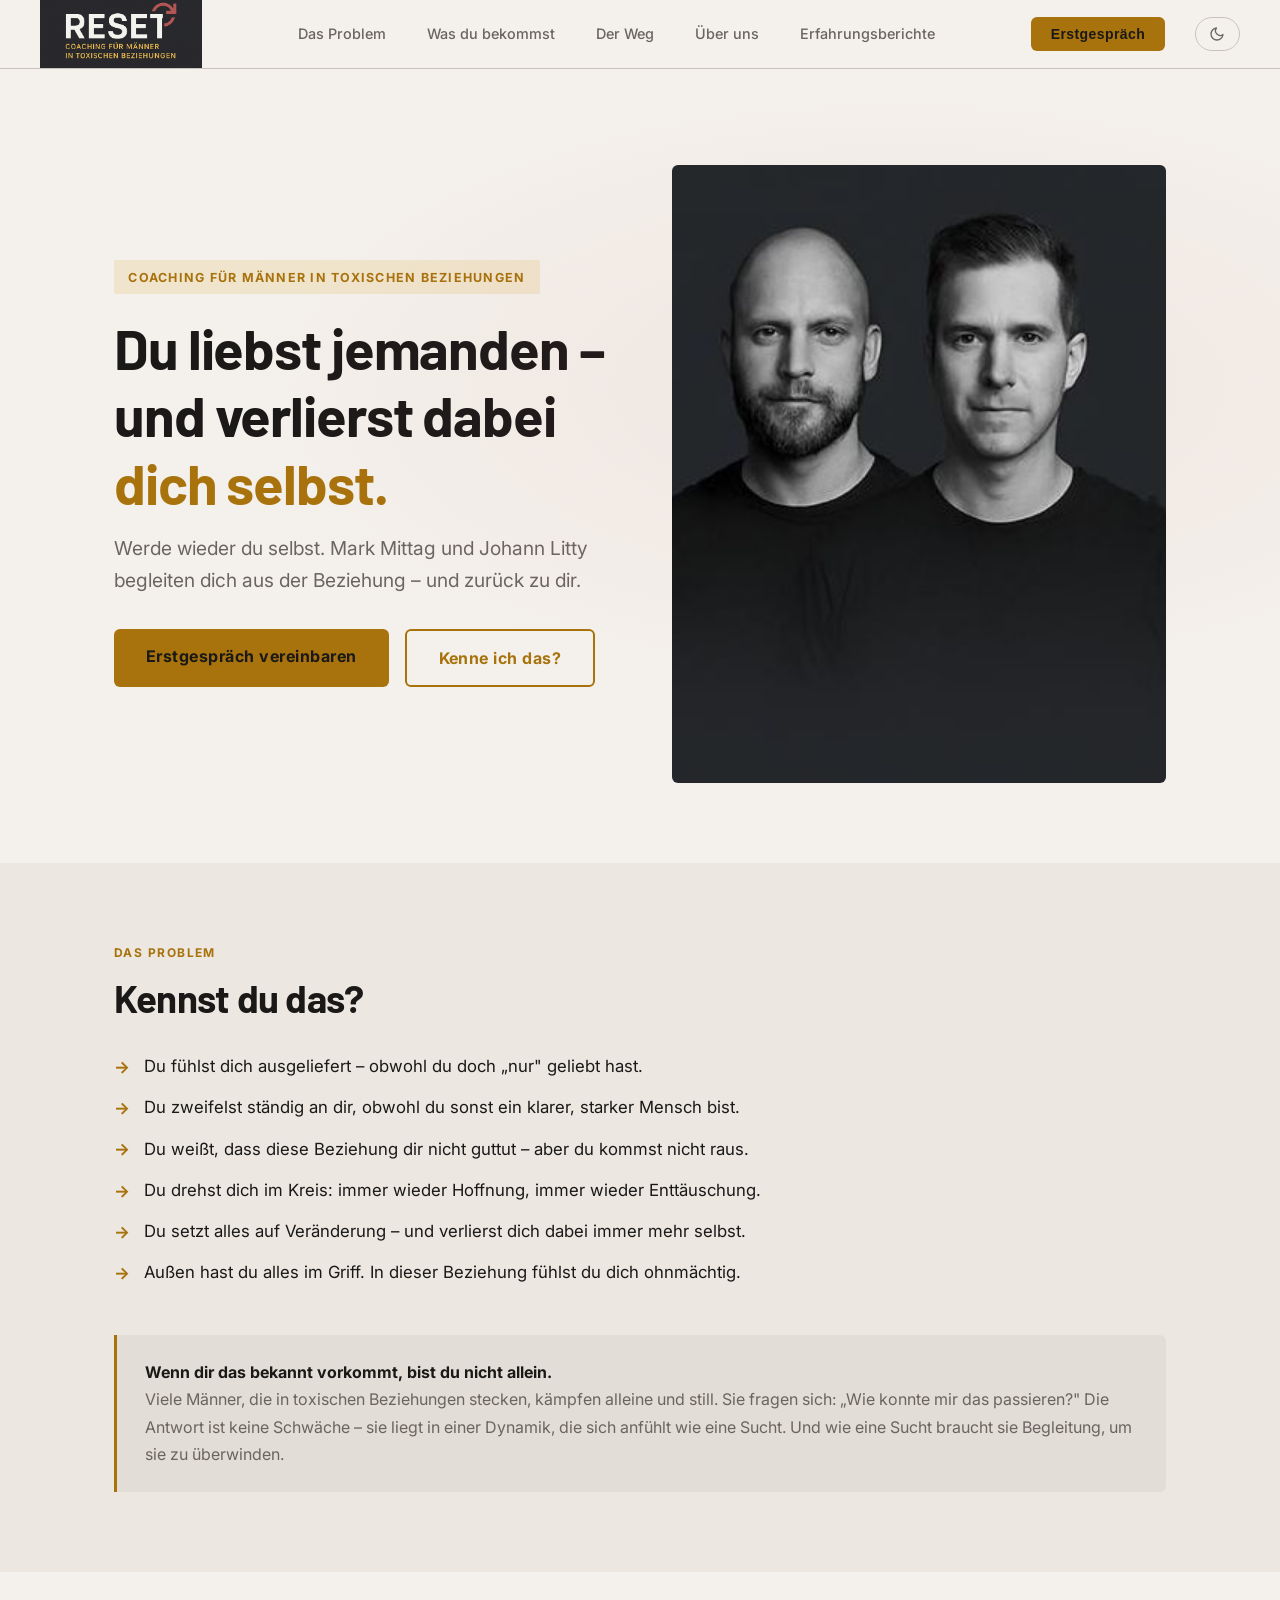
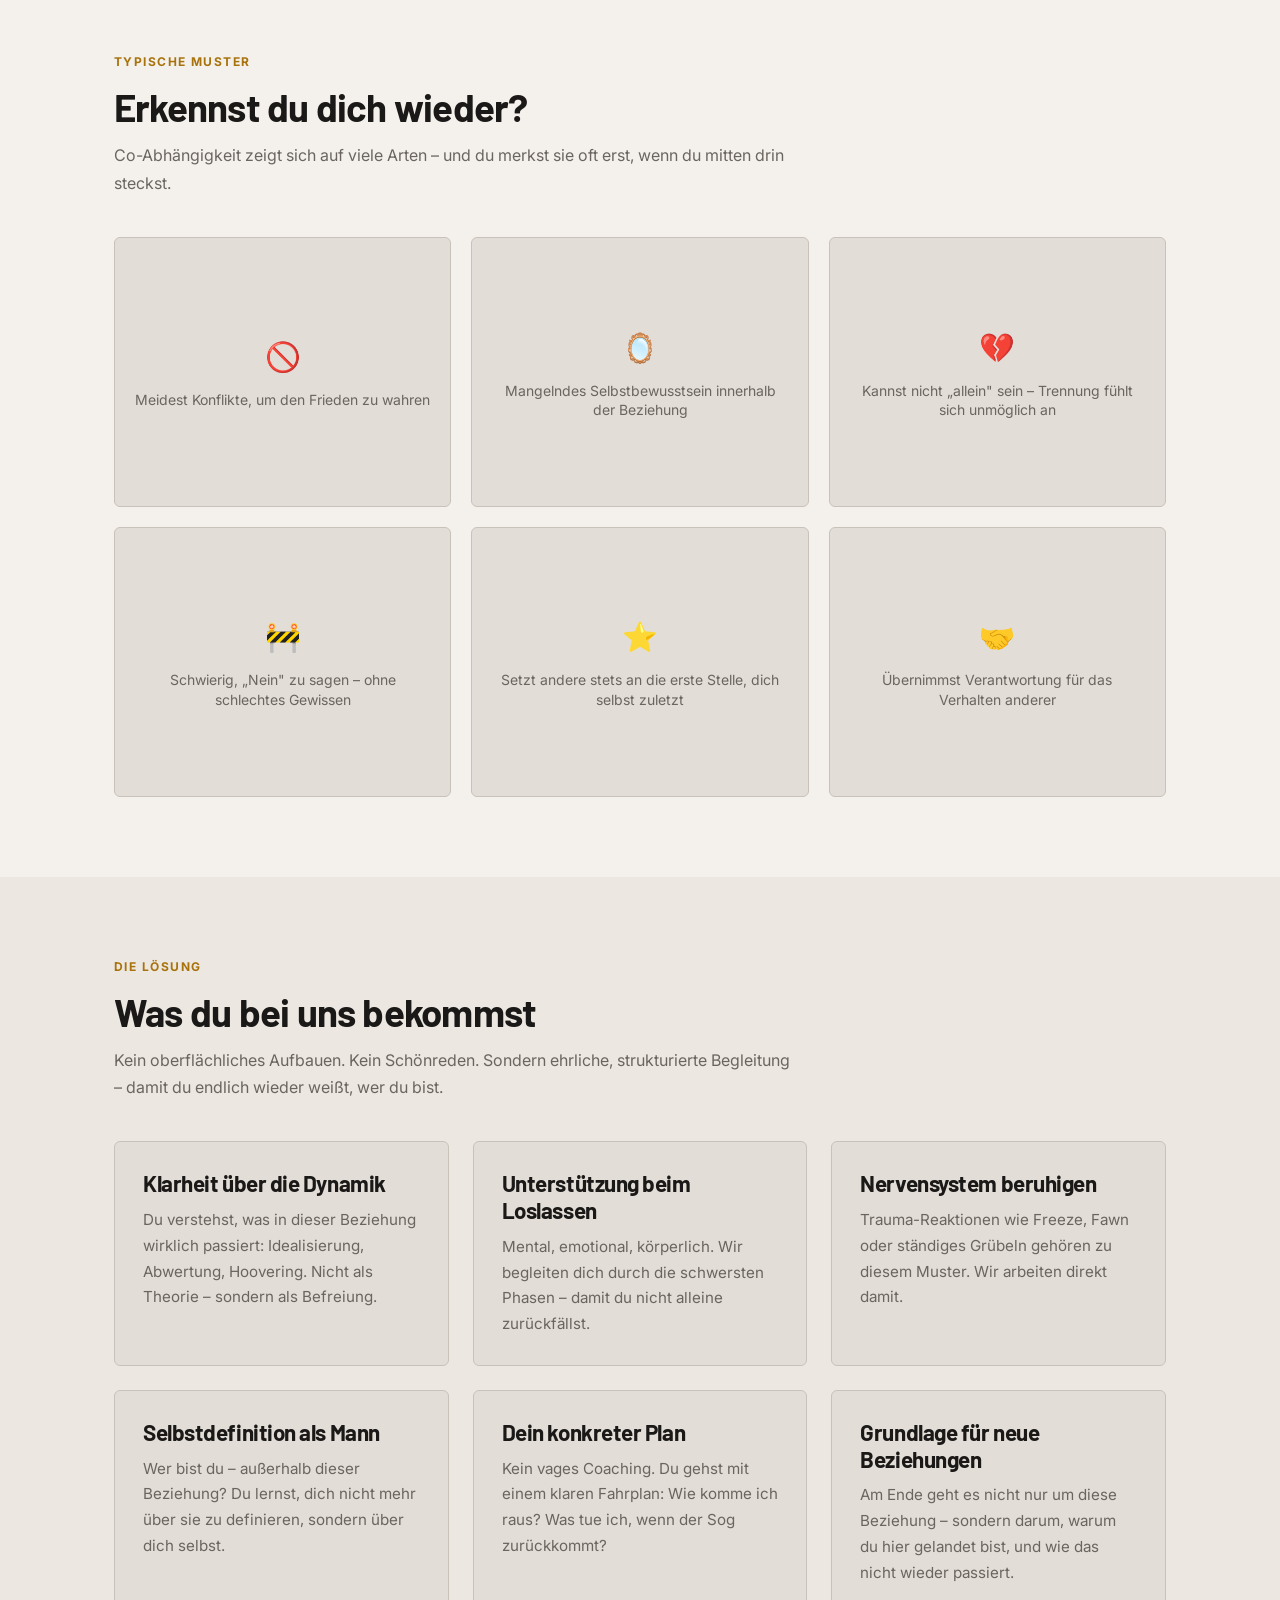
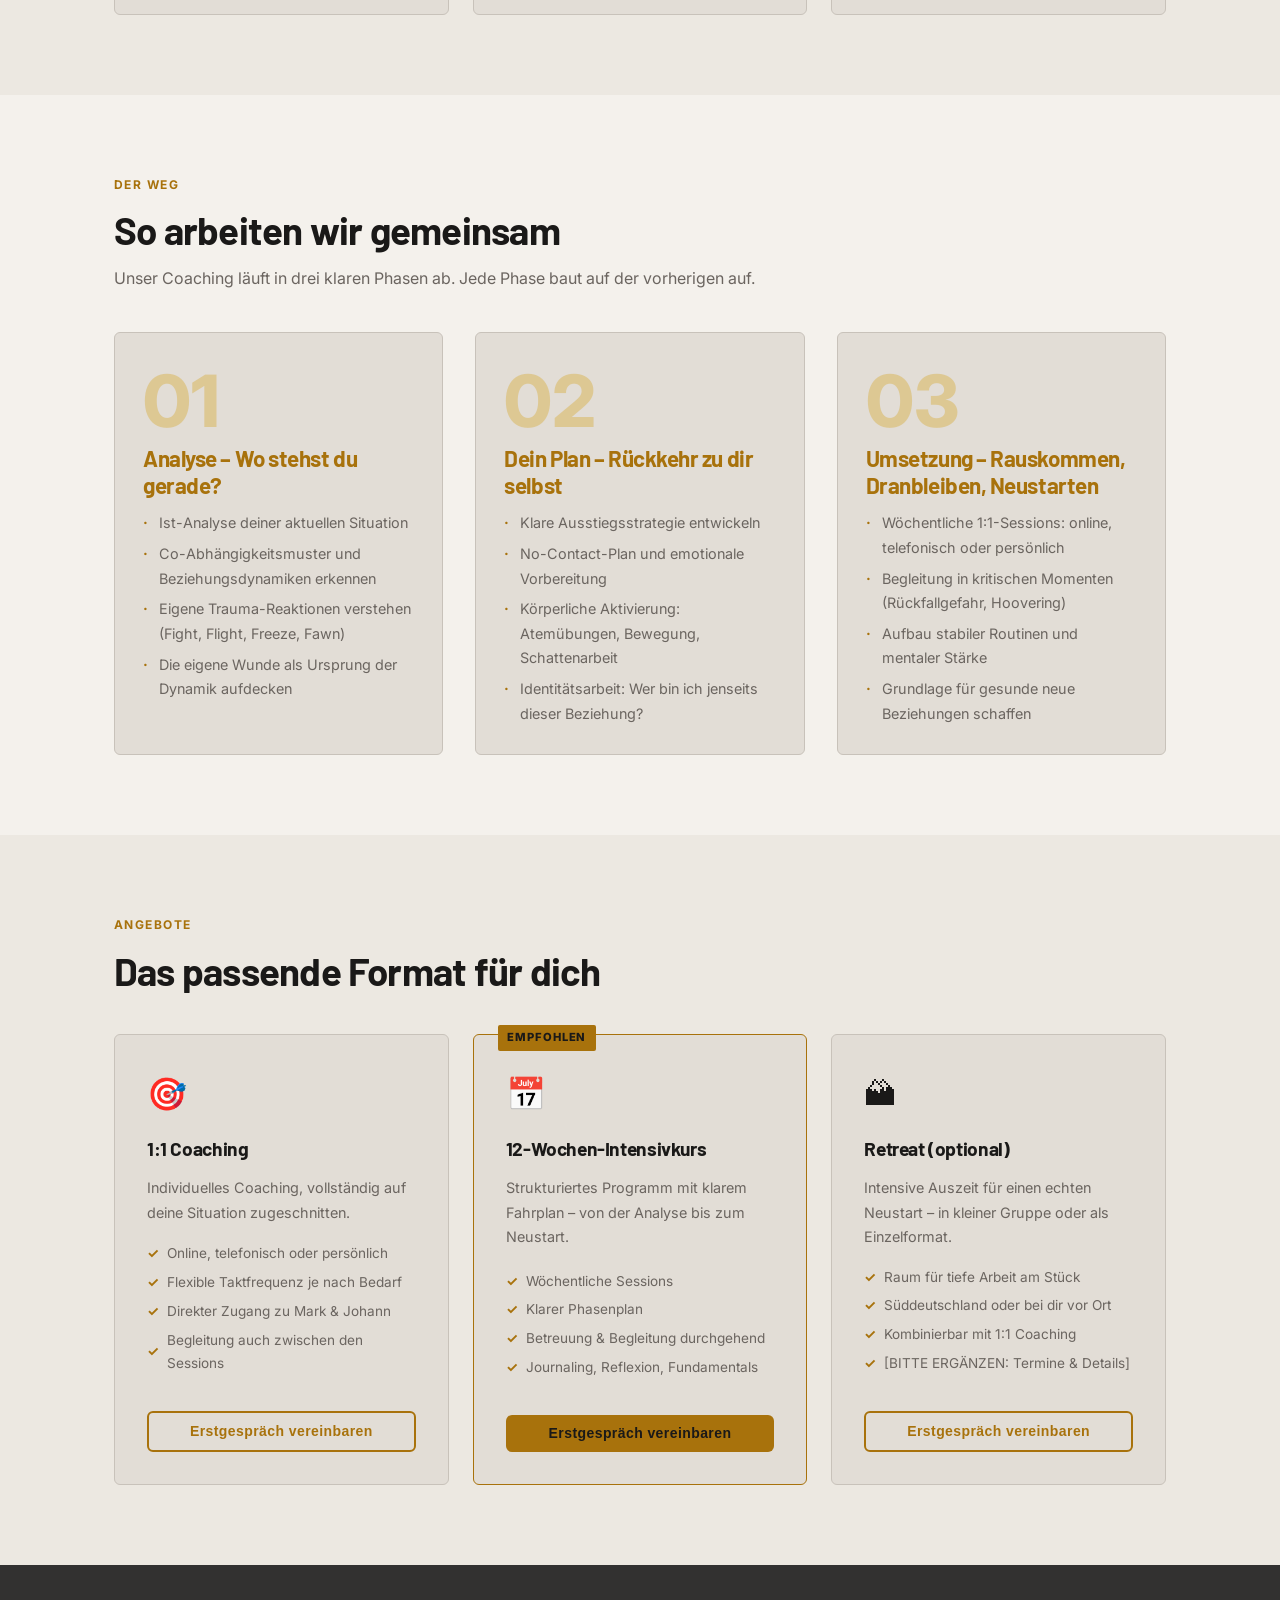
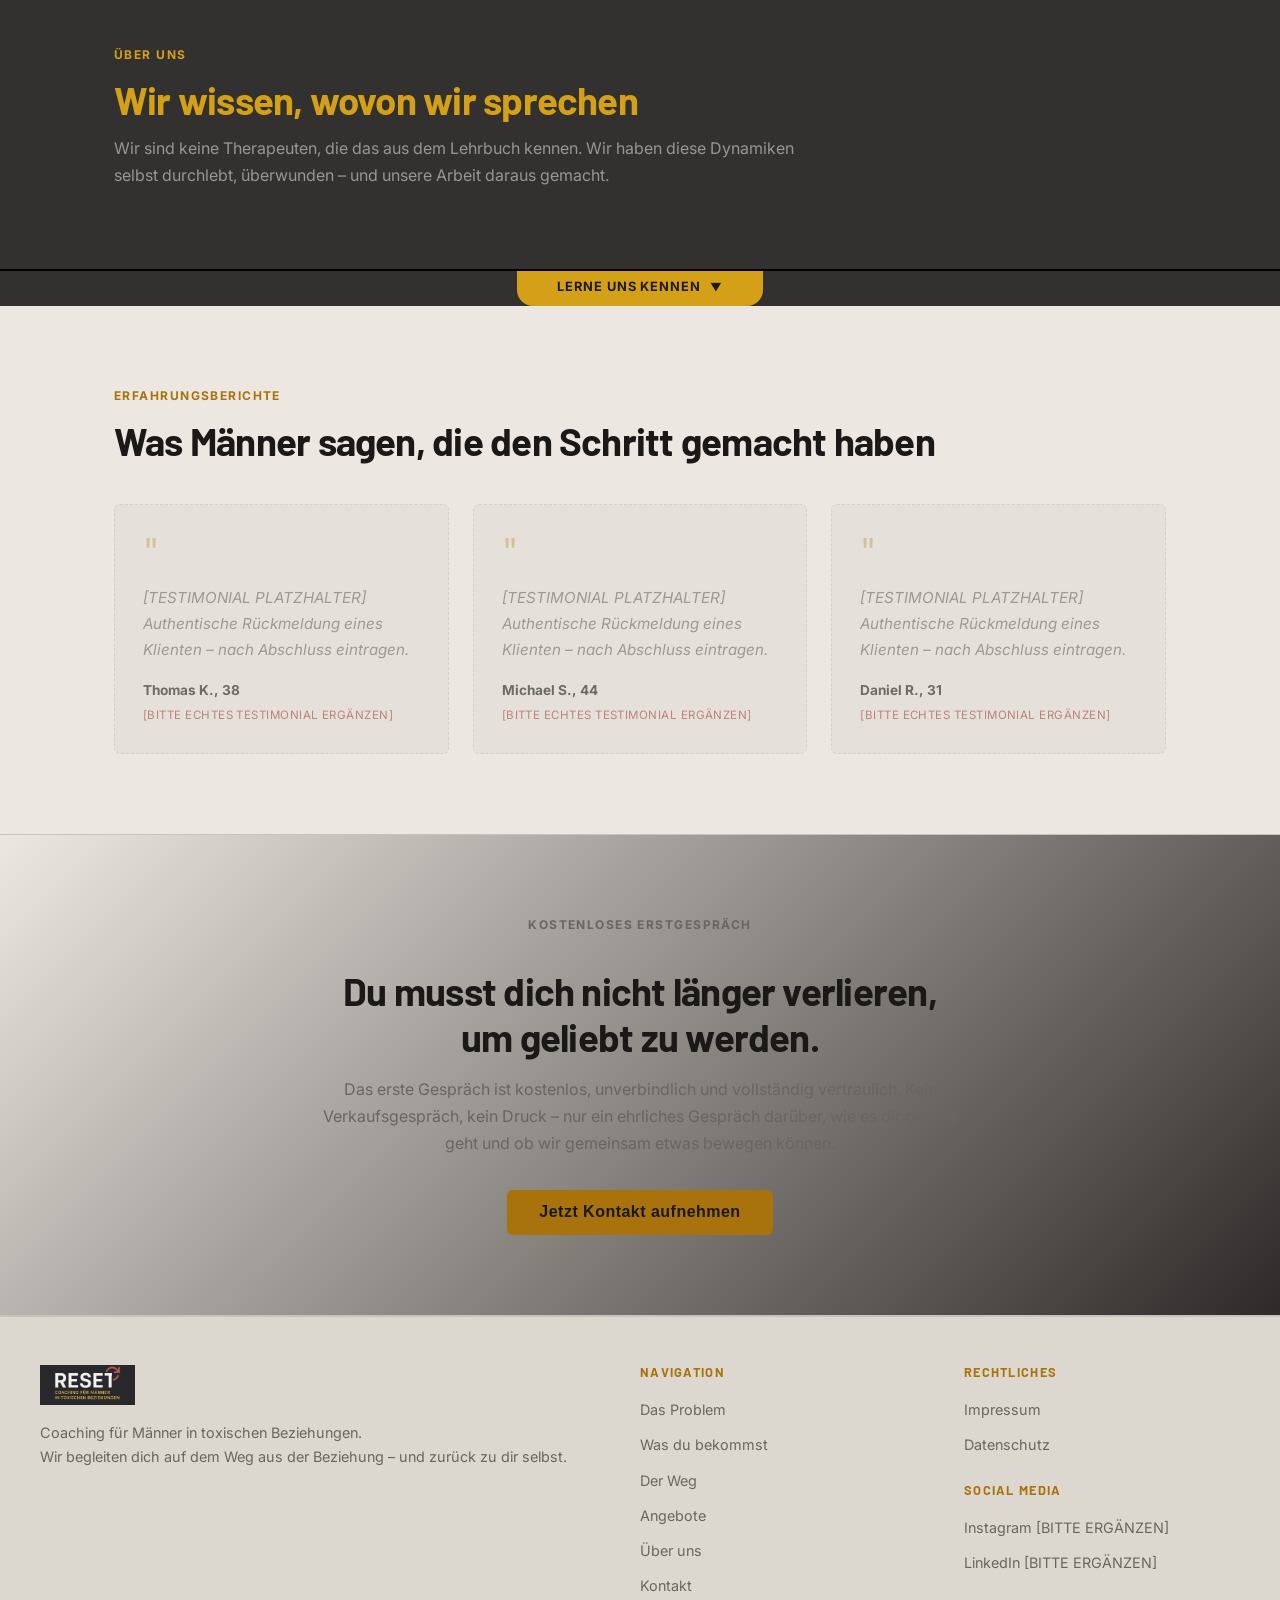
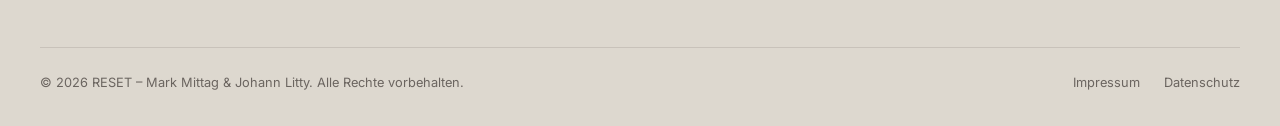
==== index.html @ 6a16a575 "first commmit" ====
<!DOCTYPE html>
<html lang="de">
<head>
  <meta charset="UTF-8">
  <meta name="viewport" content="width=device-width, initial-scale=1.0">
  <title>RESET – Coaching für Männer in toxischen Beziehungen</title>
  <meta name="description" content="Du liebst jemanden, verlierst dich dabei aber selbst. Mark Mittag und Johann Litty begleiten Männer aus toxischen Beziehungen – zurück zu sich selbst.">
  <link rel="preconnect" href="https://fonts.googleapis.com">
  <link rel="preconnect" href="https://fonts.gstatic.com" crossorigin>
  <!-- Hinweis: Google Fonts – bei DSGVO-Anforderung Schriften lokal einbinden -->
  <link href="https://fonts.googleapis.com/css2?family=Barlow:wght@400;600;700;800&family=Inter:wght@400;500;600&display=swap" rel="stylesheet">
  <link rel="icon" type="image/svg+xml" href="favicon.svg">
  <link rel="stylesheet" href="style.css">
</head>
<body>

<!-- ============================
     HEADER / NAVIGATION
============================= -->
<header class="site-header" role="banner">
  <div class="container">
    <nav class="nav-inner" aria-label="Hauptnavigation">
      <a href="#" class="nav-logo" id="logo-scroll" aria-label="Zur Seite scrollen">
        <img src="images/resetlogo.png" alt="RESET" height="60" style="width:auto;display:block;flex-shrink:0;">
      </a>

      <ul class="nav-links" role="list">
        <li><a href="#problem">Das Problem</a></li>
        <li><a href="#loesung">Was du bekommst</a></li>
        <li><a href="#weg">Der Weg</a></li>
        <li><a href="#ueber-uns">Über uns</a></li>
        <li><a href="#stimmen">Erfahrungsberichte</a></li>
      </ul>

      <div class="nav-actions">
        <button class="btn btn-gold" data-open-modal data-source="Navbar – Erstgespräch">Erstgespräch</button>
        <button class="theme-toggle" id="theme-toggle" aria-label="Design wechseln"></button>
        <button class="burger" aria-label="Menü öffnen" aria-expanded="false" aria-controls="nav-mobile">
          <span></span><span></span><span></span>
        </button>
      </div>
    </nav>

    <nav class="nav-mobile" id="nav-mobile" aria-label="Mobiles Menü">
      <a href="#problem">Das Problem</a>
      <a href="#loesung">Was du bekommst</a>
      <a href="#weg">Der Weg</a>
      <a href="#ueber-uns">Über uns</a>
      <a href="#stimmen">Erfahrungsberichte</a>
      <button class="btn btn-gold" style="margin-top:0.75rem;" data-open-modal data-source="Navbar Mobile – Erstgespräch">Erstgespräch vereinbaren</button>
      <button class="nav-mobile-theme" id="theme-toggle-mobile" aria-label="Design wechseln"></button>
    </nav>
  </div>
</header>


<!-- ============================
     HERO
============================= -->
<section class="hero" id="hero" aria-labelledby="hero-heading">
  <div class="container">
    <div class="hero-inner">
      <div class="hero-content">
        <span class="hero-tag">Coaching für Männer in toxischen Beziehungen</span>
        <h1 id="hero-heading">
          Du liebst jemanden –<br>
          und verlierst dabei<br>
          <em>dich selbst.</em>
        </h1>
        <p class="hero-sub">
          Werde wieder du selbst. Mark Mittag und Johann Litty begleiten dich aus der Beziehung – und zurück zu dir.
        </p>
        <div class="hero-ctas">
          <a href="#kontakt" class="btn btn-gold">Erstgespräch vereinbaren</a>
          <a href="#problem" class="btn btn-outline">Kenne ich das?</a>
        </div>
      </div>

      <div class="hero-image-wrap">
        <img
          src="images/johanmarkplaceholder.jpeg"
          alt="Mark Mittag und Johann Litty – RESET Coaching"
          class="hero-photo"
        >
      </div>
    </div>
  </div>
</section>


<!-- ============================
     DAS PROBLEM – Kennst du das?
============================= -->
<section class="section-alt" id="problem" aria-labelledby="problem-heading">
  <div class="container">
    <p class="section-label">Das Problem</p>
    <h2 id="problem-heading">Kennst du das?</h2>

    <ul class="problem-list" role="list">
      <li>Du fühlst dich ausgeliefert – obwohl du doch „nur" geliebt hast.</li>
      <li>Du zweifelst ständig an dir, obwohl du sonst ein klarer, starker Mensch bist.</li>
      <li>Du weißt, dass diese Beziehung dir nicht guttut – aber du kommst nicht raus.</li>
      <li>Du drehst dich im Kreis: immer wieder Hoffnung, immer wieder Enttäuschung.</li>
      <li>Du setzt alles auf Veränderung – und verlierst dich dabei immer mehr selbst.</li>
      <li>Außen hast du alles im Griff. In dieser Beziehung fühlst du dich ohnmächtig.</li>
    </ul>

    <div class="validation-box" role="note">
      <p><strong>Wenn dir das bekannt vorkommt, bist du nicht allein.</strong><br>
      Viele Männer, die in toxischen Beziehungen stecken, kämpfen alleine und still. Sie fragen sich: „Wie konnte mir das passieren?" Die Antwort ist keine Schwäche – sie liegt in einer Dynamik, die sich anfühlt wie eine Sucht. Und wie eine Sucht braucht sie Begleitung, um sie zu überwinden.</p>
    </div>
  </div>
</section>


<!-- ============================
     CO-ABHÄNGIGKEIT – Muster
============================= -->
<section id="muster" aria-labelledby="muster-heading">
  <div class="container">
    <p class="section-label">Typische Muster</p>
    <h2 id="muster-heading">Erkennst du dich wieder?</h2>
    <p style="color: var(--muted); margin-top: 0.75rem; margin-bottom: 0;">
      Co-Abhängigkeit zeigt sich auf viele Arten – und du merkst sie oft erst, wenn du mitten drin steckst.
    </p>

    <div class="codep-grid" role="list">
      <div class="codep-item" role="listitem">
        <span class="icon" aria-hidden="true">🚫</span>
        <p>Meidest Konflikte, um den Frieden zu wahren</p>
      </div>
      <div class="codep-item" role="listitem">
        <span class="icon" aria-hidden="true">🪞</span>
        <p>Mangelndes Selbstbewusstsein innerhalb der Beziehung</p>
      </div>
      <div class="codep-item" role="listitem">
        <span class="icon" aria-hidden="true">💔</span>
        <p>Kannst nicht „allein" sein – Trennung fühlt sich unmöglich an</p>
      </div>
      <div class="codep-item" role="listitem">
        <span class="icon" aria-hidden="true">🚧</span>
        <p>Schwierig, „Nein" zu sagen – ohne schlechtes Gewissen</p>
      </div>
      <div class="codep-item" role="listitem">
        <span class="icon" aria-hidden="true">⭐</span>
        <p>Setzt andere stets an die erste Stelle, dich selbst zuletzt</p>
      </div>
      <div class="codep-item" role="listitem">
        <span class="icon" aria-hidden="true">🤝</span>
        <p>Übernimmst Verantwortung für das Verhalten anderer</p>
      </div>
    </div>
  </div>
</section>


<!-- ============================
     DIE LÖSUNG – Was du bekommst
============================= -->
<section class="section-alt" id="loesung" aria-labelledby="loesung-heading">
  <div class="container">
    <p class="section-label">Die Lösung</p>
    <h2 id="loesung-heading">Was du bei uns bekommst</h2>
    <p style="color: var(--muted); margin-top: 0.75rem;">
      Kein oberflächliches Aufbauen. Kein Schönreden. Sondern ehrliche, strukturierte Begleitung – damit du endlich wieder weißt, wer du bist.
    </p>

    <div class="benefits-grid" role="list">
      <div class="benefit-card" role="listitem">
        <h3>Klarheit über die Dynamik</h3>
        <p>Du verstehst, was in dieser Beziehung wirklich passiert: Idealisierung, Abwertung, Hoovering. Nicht als Theorie – sondern als Befreiung.</p>
      </div>
      <div class="benefit-card" role="listitem">
        <h3>Unterstützung beim Loslassen</h3>
        <p>Mental, emotional, körperlich. Wir begleiten dich durch die schwersten Phasen – damit du nicht alleine zurückfällst.</p>
      </div>
      <div class="benefit-card" role="listitem">
        <h3>Nervensystem beruhigen</h3>
        <p>Trauma-Reaktionen wie Freeze, Fawn oder ständiges Grübeln gehören zu diesem Muster. Wir arbeiten direkt damit.</p>
      </div>
      <div class="benefit-card" role="listitem">
        <h3>Selbstdefinition als Mann</h3>
        <p>Wer bist du – außerhalb dieser Beziehung? Du lernst, dich nicht mehr über sie zu definieren, sondern über dich selbst.</p>
      </div>
      <div class="benefit-card" role="listitem">
        <h3>Dein konkreter Plan</h3>
        <p>Kein vages Coaching. Du gehst mit einem klaren Fahrplan: Wie komme ich raus? Was tue ich, wenn der Sog zurückkommt?</p>
      </div>
      <div class="benefit-card" role="listitem">
        <h3>Grundlage für neue Beziehungen</h3>
        <p>Am Ende geht es nicht nur um diese Beziehung – sondern darum, warum du hier gelandet bist, und wie das nicht wieder passiert.</p>
      </div>
    </div>
  </div>
</section>


<!-- ============================
     DER WEG – Methode / 3 Schritte
============================= -->
<section id="weg" aria-labelledby="weg-heading">
  <div class="container">
    <p class="section-label">Der Weg</p>
    <h2 id="weg-heading">So arbeiten wir gemeinsam</h2>
    <p style="color: var(--muted); margin-top: 0.75rem;">
      Unser Coaching läuft in drei klaren Phasen ab. Jede Phase baut auf der vorherigen auf.
    </p>

    <div class="steps-grid steps" role="list">
      <div class="step-card" role="listitem">
        <div class="step-number" aria-hidden="true">01</div>
        <h3>Analyse – Wo stehst du gerade?</h3>
        <ul role="list">
          <li>Ist-Analyse deiner aktuellen Situation</li>
          <li>Co-Abhängigkeitsmuster und Beziehungsdynamiken erkennen</li>
          <li>Eigene Trauma-Reaktionen verstehen (Fight, Flight, Freeze, Fawn)</li>
          <li>Die eigene Wunde als Ursprung der Dynamik aufdecken</li>
        </ul>
      </div>
      <div class="step-card" role="listitem">
        <div class="step-number" aria-hidden="true">02</div>
        <h3>Dein Plan – Rückkehr zu dir selbst</h3>
        <ul role="list">
          <li>Klare Ausstiegsstrategie entwickeln</li>
          <li>No-Contact-Plan und emotionale Vorbereitung</li>
          <li>Körperliche Aktivierung: Atemübungen, Bewegung, Schattenarbeit</li>
          <li>Identitätsarbeit: Wer bin ich jenseits dieser Beziehung?</li>
        </ul>
      </div>
      <div class="step-card" role="listitem">
        <div class="step-number" aria-hidden="true">03</div>
        <h3>Umsetzung – Rauskommen, Dranbleiben, Neustarten</h3>
        <ul role="list">
          <li>Wöchentliche 1:1-Sessions: online, telefonisch oder persönlich</li>
          <li>Begleitung in kritischen Momenten (Rückfallgefahr, Hoovering)</li>
          <li>Aufbau stabiler Routinen und mentaler Stärke</li>
          <li>Grundlage für gesunde neue Beziehungen schaffen</li>
        </ul>
      </div>
    </div>
  </div>
</section>


<!-- ============================
     ANGEBOTE
============================= -->
<section class="section-alt" id="angebote" aria-labelledby="angebote-heading">
  <div class="container">
    <p class="section-label">Angebote</p>
    <h2 id="angebote-heading">Das passende Format für dich</h2>

    <div class="offers-grid" role="list">
      <div class="offer-card" role="listitem">
        <span class="offer-icon" aria-hidden="true">🎯</span>
        <h3>1:1 Coaching</h3>
        <p>Individuelles Coaching, vollständig auf deine Situation zugeschnitten.</p>
        <ul class="offer-details" role="list">
          <li>Online, telefonisch oder persönlich</li>
          <li>Flexible Taktfrequenz je nach Bedarf</li>
          <li>Direkter Zugang zu Mark &amp; Johann</li>
          <li>Begleitung auch zwischen den Sessions</li>
        </ul>
        <button class="btn btn-outline offer-btn" data-open-modal data-source="Angebot: 1:1 Coaching" data-preset="1to1">Erstgespräch vereinbaren</button>
      </div>

      <div class="offer-card featured" role="listitem">
        <span class="offer-badge">Empfohlen</span>
        <span class="offer-icon" aria-hidden="true">📅</span>
        <h3>12-Wochen-Intensivkurs</h3>
        <p>Strukturiertes Programm mit klarem Fahrplan – von der Analyse bis zum Neustart.</p>
        <ul class="offer-details" role="list">
          <li>Wöchentliche Sessions</li>
          <li>Klarer Phasenplan</li>
          <li>Betreuung &amp; Begleitung durchgehend</li>
          <li>Journaling, Reflexion, Fundamentals</li>
        </ul>
        <button class="btn btn-gold offer-btn" data-open-modal data-source="Angebot: 12-Wochen-Intensivkurs" data-preset="12wochen">Erstgespräch vereinbaren</button>
      </div>

      <div class="offer-card" role="listitem">
        <span class="offer-icon" aria-hidden="true">🏔</span>
        <h3>Retreat (optional)</h3>
        <p>Intensive Auszeit für einen echten Neustart – in kleiner Gruppe oder als Einzelformat.</p>
        <ul class="offer-details" role="list">
          <li>Raum für tiefe Arbeit am Stück</li>
          <li>Süddeutschland oder bei dir vor Ort</li>
          <li>Kombinierbar mit 1:1 Coaching</li>
          <li>[BITTE ERGÄNZEN: Termine & Details]</li>
        </ul>
        <button class="btn btn-outline offer-btn" data-open-modal data-source="Angebot: Retreat" data-preset="retreat">Erstgespräch vereinbaren</button>
      </div>
    </div>

  </div>
</section>


<!-- ============================
     ÜBER UNS (kompakt)
============================= -->
<section id="ueber-uns" class="section-alt" aria-labelledby="ueber-uns-heading">
  <div class="container">
    <p class="section-label">Über uns</p>
    <h2 id="ueber-uns-heading" style="color: var(--gold);">Wir wissen, wovon wir sprechen</h2>
    <p style="color: var(--muted); margin-top: 0.75rem; margin-bottom: 0;">
      Wir sind keine Therapeuten, die das aus dem Lehrbuch kennen. Wir haben diese Dynamiken selbst durchlebt, überwunden – und unsere Arbeit daraus gemacht.
    </p>
  </div>
</section>

<div class="coaches-outer-wrap">
  <div class="coaches-drawer" id="coaches-drawer" role="region" aria-labelledby="ueber-uns-toggle">
    <div class="container">
      <div class="coaches-grid">
        <div class="coach-card">
          <a href="mark-mittag.html" class="coach-photo" aria-label="Mehr über Mark Mittag">
            <img src="images/markplaceholder.jpeg" alt="Mark Mittag">
          </a>
          <div class="coach-info">
            <h3><a href="mark-mittag.html">Mark Mittag</a></h3>
            <p class="coach-role">Coach &amp; Mitgründer</p>
            <p>[BITTE ERGÄNZEN] Kurze persönliche Geschichte von Mark – eigener Hintergrund, was ihn zu dieser Arbeit gebracht hat, 2–3 Sätze.</p>
            <a href="mark-mittag.html">Mehr über Mark →</a>
          </div>
        </div>

        <div class="coach-card">
          <a href="johann-litty.html" class="coach-photo" aria-label="Mehr über Johann Litty">
            <img src="images/jhprofile.jpg" alt="Johann Litty">
          </a>
          <div class="coach-info">
            <h3><a href="johann-litty.html">Johann Litty</a></h3>
            <p class="coach-role">Coach &amp; Mitgründer</p>
            <p>[BITTE ERGÄNZEN] Kurze persönliche Geschichte von Johann – eigener Hintergrund, was ihn zu dieser Arbeit gebracht hat, 2–3 Sätze.</p>
            <a href="johann-litty.html">Mehr über Johann →</a>
          </div>
        </div>
      </div>
    </div>
  </div>

  <div class="ueber-uns-lasche-wrap">
    <button class="ueber-uns-lasche" id="ueber-uns-toggle" aria-expanded="false" aria-controls="coaches-drawer">
      <span class="lasche-text">Lerne uns kennen</span>
      <span class="lasche-arrow" aria-hidden="true">&#9660;</span>
    </button>
  </div>
</div>


<!-- ============================
     TESTIMONIALS
============================= -->
<section class="section-alt" id="stimmen" aria-labelledby="stimmen-heading">
  <div class="container">
    <p class="section-label">Erfahrungsberichte</p>
    <h2 id="stimmen-heading">Was Männer sagen, die den Schritt gemacht haben</h2>

    <div class="testimonials-grid" role="list">
      <div class="testimonial-card placeholder" role="listitem">
        <div class="testimonial-quote" aria-hidden="true">"</div>
        <p class="testimonial-text">[TESTIMONIAL PLATZHALTER] Authentische Rückmeldung eines Klienten – nach Abschluss eintragen.</p>
        <p class="testimonial-author">Thomas K., 38</p>
        <span class="testimonial-note">[Bitte echtes Testimonial ergänzen]</span>
      </div>

      <div class="testimonial-card placeholder" role="listitem">
        <div class="testimonial-quote" aria-hidden="true">"</div>
        <p class="testimonial-text">[TESTIMONIAL PLATZHALTER] Authentische Rückmeldung eines Klienten – nach Abschluss eintragen.</p>
        <p class="testimonial-author">Michael S., 44</p>
        <span class="testimonial-note">[Bitte echtes Testimonial ergänzen]</span>
      </div>

      <div class="testimonial-card placeholder" role="listitem">
        <div class="testimonial-quote" aria-hidden="true">"</div>
        <p class="testimonial-text">[TESTIMONIAL PLATZHALTER] Authentische Rückmeldung eines Klienten – nach Abschluss eintragen.</p>
        <p class="testimonial-author">Daniel R., 31</p>
        <span class="testimonial-note">[Bitte echtes Testimonial ergänzen]</span>
      </div>
    </div>
  </div>
</section>


<!-- ============================
     CTA / KONTAKT
============================= -->
<section class="cta-section" id="kontakt" aria-labelledby="kontakt-heading">
  <div class="container">
    <div class="cta-inner">
      <p class="section-label">Kostenloses Erstgespräch</p>
      <h2 id="kontakt-heading">Du musst dich nicht länger verlieren, um geliebt zu werden.</h2>
      <p>Das erste Gespräch ist kostenlos, unverbindlich und vollständig vertraulich. Kein Verkaufsgespräch, kein Druck – nur ein ehrliches Gespräch darüber, wie es dir gerade geht und ob wir gemeinsam etwas bewegen können.</p>

      <button class="btn btn-gold" data-open-modal data-source="CTA-Sektion – Erstgespräch">Jetzt Kontakt aufnehmen</button>
    </div>
  </div>
</section>


<!-- ============================
     FOOTER
============================= -->
<footer class="site-footer" id="site-footer" role="contentinfo">
  <div class="container">
    <div class="footer-grid">
      <div class="footer-brand">
        <a href="#" id="footer-logo" aria-label="Nach oben scrollen"><img src="images/resetlogo.png" alt="RESET Logo" height="130" style="width:auto;display:block;"></a>
        <p>Coaching für Männer in toxischen Beziehungen.<br>
        Wir begleiten dich auf dem Weg aus der Beziehung – und zurück zu dir selbst.</p>
      </div>

      <div class="footer-col">
        <h4>Navigation</h4>
        <ul role="list">
          <li><a href="#problem">Das Problem</a></li>
          <li><a href="#loesung">Was du bekommst</a></li>
          <li><a href="#weg">Der Weg</a></li>
          <li><a href="#angebote">Angebote</a></li>
          <li><a href="ueber-uns.html">Über uns</a></li>
          <li><a href="#kontakt">Kontakt</a></li>
        </ul>
      </div>

      <div class="footer-col">
        <h4>Rechtliches</h4>
        <ul role="list">
          <li><a href="impressum.html">Impressum</a></li>
          <li><a href="datenschutz.html">Datenschutz</a></li>
        </ul>
        <h4 style="margin-top:1.5rem;">Social Media</h4>
        <ul role="list">
          <li><a href="[BITTE ERGÄNZEN]" aria-label="Instagram">Instagram [BITTE ERGÄNZEN]</a></li>
          <li><a href="[BITTE ERGÄNZEN]" aria-label="LinkedIn">LinkedIn [BITTE ERGÄNZEN]</a></li>
        </ul>
      </div>
    </div>

    <div class="footer-bottom">
      <p>© <span id="copyright-year">2024</span> RESET – Mark Mittag &amp; Johann Litty. Alle Rechte vorbehalten.</p>
      <nav class="footer-legal" aria-label="Rechtliche Links">
        <a href="impressum.html">Impressum</a>
        <a href="datenschutz.html">Datenschutz</a>
      </nav>
    </div>
  </div>
</footer>

<!-- ============================
     KONTAKT-MODAL
============================= -->
<div class="modal-overlay" id="contact-modal" role="dialog" aria-modal="true" aria-labelledby="modal-heading" aria-hidden="true">
  <div class="modal-box">
    <button class="modal-close" aria-label="Formular schließen" data-close-modal>&times;</button>

    <h3 id="modal-heading">Schreib uns direkt</h3>
    <p class="contact-form-sub">
      Wir antworten in der Regel innerhalb von 24 Stunden. Wer lieber direkt schreibt, erreicht uns unter
      <a href="mailto:[BITTE ERGÄNZEN: kontakt@reset-coaching.de]">[BITTE ERGÄNZEN: kontakt@reset-coaching.de]</a>.
    </p>

    <!-- Formspree: action-URL nach Registrierung auf formspree.io eintragen -->
    <form
      class="contact-form"
      action="https://formspree.io/f/[BITTE ERGÄNZEN: deine-formspree-id]"
      method="POST"
      novalidate
      aria-label="Kontaktformular"
    >
      <div class="form-row">
        <div class="form-group">
          <label for="cf-name">Vorname *</label>
          <input type="text" id="cf-name" name="name" placeholder="Dein Vorname" required autocomplete="given-name">
        </div>
        <div class="form-group">
          <label for="cf-email">E-Mail-Adresse *</label>
          <input type="email" id="cf-email" name="email" placeholder="deine@email.de" required autocomplete="email">
        </div>
      </div>

      <div class="form-group">
        <label for="cf-phone">Telefon <span style="color:var(--muted); font-weight:400;">(optional)</span></label>
        <input type="tel" id="cf-phone" name="phone" placeholder="+49 ..." autocomplete="tel">
      </div>

      <div class="form-group">
        <label>Ich interessiere mich für</label>
        <div class="form-checkboxes">
          <label class="checkbox-item">
            <input type="checkbox" id="cf-int-1to1" name="Interesse" value="1:1 Coaching">
            <span>1:1 Coaching</span>
          </label>
          <label class="checkbox-item">
            <input type="checkbox" id="cf-int-12w" name="Interesse" value="12-Wochen-Intensivkurs">
            <span>12-Wochen-Intensivkurs</span>
          </label>
          <label class="checkbox-item">
            <input type="checkbox" id="cf-int-retreat" name="Interesse" value="Retreat">
            <span>Retreat</span>
          </label>
        </div>
      </div>

      <!-- Quelle: für Empfänger sichtbar, für User unsichtbar -->
      <input type="hidden" id="cf-source" name="Kontaktquelle" value="">

      <div class="form-group">
        <label for="cf-message">Deine Nachricht *</label>
        <textarea id="cf-message" name="message" rows="4" placeholder="Erzähl uns kurz, was dich beschäftigt – so viel oder wenig, wie du möchtest." required></textarea>
      </div>

      <div class="form-privacy">
        <input type="checkbox" id="cf-privacy" name="privacy" required>
        <label for="cf-privacy">
          Ich habe die <a href="datenschutz.html" target="_blank">Datenschutzerklärung</a> gelesen und stimme der Verarbeitung meiner Daten zur Bearbeitung dieser Anfrage zu.*
        </label>
      </div>

      <input type="text" name="_gotcha" style="display:none" tabindex="-1" aria-hidden="true">

      <button type="submit" class="btn btn-gold form-submit">Nachricht senden</button>

      <p class="form-note">
        * Pflichtfelder. Deine Daten werden ausschließlich zur Bearbeitung deiner Anfrage genutzt und nicht weitergegeben.
        Mehr dazu in unserer <a href="datenschutz.html">Datenschutzerklärung</a>.
      </p>
    </form>
  </div>
</div>

<script src="script.js"></script>
</body>
</html>
---- style.css ----
/* ===========================
   RESET – Coaching für Männer
   style.css
   =========================== */

:root {
  --bg:          #28292d;
  --bg-alt:      #323130;
  --bg-card:     #3a3836;
  --text:        #f0ede8;
  --muted:       #9a9591;
  --gold:        #d4a017;
  --red:         #b85450;
  --border:      #444140;
  --bg-header:   rgba(40, 41, 45, 0.95);
  --bg-footer:   #28292d;
  --max-width:   1100px;
  --radius:      6px;
  --transition:  0.2s ease;
}

[data-theme="light"] {
  --bg:          #f4f1ec;
  --bg-alt:      #ece8e1;
  --bg-card:     #e2ddd6;
  --text:        #1a1918;
  --muted:       #6b6560;
  --gold:        #a8720c;
  --red:         #9e3f3c;
  --border:      #c8c2ba;
  --bg-header:   rgba(244, 241, 236, 0.95);
  --bg-footer:   #ddd8cf;
}

/* Über-uns bleibt im Light-Mode dunkel */
[data-theme="light"] #ueber-uns,
[data-theme="light"] .coaches-outer-wrap {
  background-color: #323130;
  --text:   #f0ede8;
  --muted:  #9a9591;
  --gold:   #d4a017;
  --border: #444140;
  color: #f0ede8;
}

/* ---- Reset & Base ---- */
*, *::before, *::after { box-sizing: border-box; margin: 0; padding: 0; }

html { scroll-behavior: smooth; font-size: 16px; scroll-padding-top: 50px; }

body {
  background-color: var(--bg);
  color: var(--text);
  font-family: 'Inter', 'Segoe UI', system-ui, -apple-system, sans-serif;
  line-height: 1.7;
  -webkit-font-smoothing: antialiased;
}

img { display: block; max-width: 100%; height: auto; }
a  { color: var(--gold); text-decoration: none; transition: opacity var(--transition); }
a:hover { opacity: 0.8; }

/* ---- Typography ---- */
h1, h2, h3, h4 {
  font-family: 'Barlow', 'Inter', 'Segoe UI', system-ui, sans-serif;
  font-weight: 700;
  line-height: 1.2;
  letter-spacing: -0.02em;
}
h1 { font-size: clamp(2rem, 5vw, 3.5rem); }
h2 { font-size: clamp(1.6rem, 3.5vw, 2.4rem); }
h3 { font-size: clamp(1.1rem, 2.5vw, 1.4rem); }
p  { max-width: 68ch; }

.section-label {
  font-size: 0.75rem;
  font-weight: 700;
  letter-spacing: 0.12em;
  text-transform: uppercase;
  color: var(--gold);
  margin-bottom: 0.75rem;
}

/* ---- Layout helpers ---- */
.container {
  width: 100%;
  max-width: var(--max-width);
  margin-inline: auto;
  padding-inline: 1.5rem;
}

section { padding-block: 5rem; }

.section-alt { background-color: var(--bg-alt); }

.text-center { text-align: center; }
.text-gold   { color: var(--gold); }

/* ---- Buttons ---- */
.btn {
  display: inline-block;
  padding: 0.85rem 2rem;
  border-radius: var(--radius);
  font-weight: 700;
  font-size: 1rem;
  letter-spacing: 0.03em;
  cursor: pointer;
  transition: opacity var(--transition), transform var(--transition);
  border: none;
}
.btn:hover { opacity: 0.88; transform: translateY(-1px); }
.btn-gold  { background-color: var(--gold); color: #1a1918; }
.btn-outline {
  background: transparent;
  border: 2px solid var(--gold);
  color: var(--gold);
}

/* ---- Header / Nav ---- */
.site-header {
  position: sticky;
  top: 0;
  z-index: 100;
  background-color: var(--bg-header);
  backdrop-filter: blur(8px);
  border-bottom: 1px solid var(--border);
  transition: background-color var(--transition);
}
/* Header nutzt volle Viewport-Breite */
.site-header .container {
  max-width: 100%;
  padding-inline: 2.5rem;
}

/* Logo left · links space-between · CTA right */
.nav-inner {
  display: flex;
  align-items: center;
  height: 68px;
  gap: 2rem;
  overflow: visible;
}

.nav-logo {
  display: flex;
  align-items: center;
  gap: 0.6rem;
  flex-shrink: 0;
}
.nav-logo img { height: 68px; width: auto; display: block; }
.nav-logo-text {
  font-weight: 800;
  font-size: 1.35rem;
  letter-spacing: -0.02em;
  color: var(--text);
}
.nav-logo-sub {
  font-size: 0.6rem;
  font-weight: 600;
  letter-spacing: 0.1em;
  text-transform: uppercase;
  color: var(--gold);
  display: block;
  line-height: 1;
  margin-top: 2px;
}

.nav-links {
  display: flex;
  align-items: center;
  justify-content: space-between;
  list-style: none;
  flex: 1;
  padding-inline: 4rem;
}
.nav-links a {
  color: var(--muted);
  font-size: 0.9rem;
  font-weight: 500;
  transition: color var(--transition);
}
.nav-links a:hover { color: var(--text); opacity: 1; }

/* Right-side actions: CTA + theme toggle + burger */
.nav-actions {
  display: flex;
  align-items: center;
  gap: 0.6rem;
  flex-shrink: 0;
  margin-left: auto;
}
.nav-actions .btn { padding: 0.55rem 1.25rem; font-size: 0.875rem; }

/* Theme toggle (desktop) */
.theme-toggle {
  padding: 0.5rem 0.85rem;
  border-radius: var(--radius);
  border: 1px solid var(--border);
  background: transparent;
  color: var(--muted);
  cursor: pointer;
  display: flex;
  align-items: center;
  justify-content: center;
  transition: background var(--transition), color var(--transition), border-color var(--transition);
  flex-shrink: 0;
  margin-left: 1.25rem;
}
.theme-toggle:hover { background: var(--bg-card); color: var(--text); }
.theme-toggle svg  { pointer-events: none; }
[data-theme="light"] .theme-toggle { border-radius: 999px; }

/* Burger */
.burger {
  display: none;
  flex-direction: column;
  gap: 5px;
  cursor: pointer;
  padding: 4px;
  background: none;
  border: none;
}
.burger span {
  display: block;
  width: 24px;
  height: 2px;
  background: var(--text);
  border-radius: 2px;
  transition: transform var(--transition), opacity var(--transition);
}
.burger.open span:nth-child(1) { transform: translateY(7px) rotate(45deg); }
.burger.open span:nth-child(2) { opacity: 0; }
.burger.open span:nth-child(3) { transform: translateY(-7px) rotate(-45deg); }

/* Mobile nav */
.nav-mobile {
  display: none;
  flex-direction: column;
  gap: 0;
  background-color: rgba(50, 49, 48, 0.72);
  backdrop-filter: blur(20px);
  -webkit-backdrop-filter: blur(20px);
  border-top: 1px solid var(--border);
  border-radius: 0 0 16px 16px;
  padding: 1rem 1.5rem 1.75rem;
}
[data-theme="light"] .nav-mobile {
  background-color: rgba(236, 232, 225, 0.75);
}
.nav-mobile.open { display: flex; }
.nav-mobile a {
  color: var(--text);
  padding: 1rem 0;
  border-bottom: 1px solid var(--border);
  font-size: 1rem;
  text-align: center;
}
.nav-mobile .btn {
  font-size: 0.8rem;
  padding: 0.5rem 1.25rem;
  align-self: center;
  margin-top: 0.5rem;
}
/* Theme toggle row in mobile dropdown */
.nav-mobile-theme {
  display: flex;
  align-items: center;
  justify-content: center;
  gap: 0.75rem;
  width: 100%;
  padding: 1rem 0;
  border: none;
  border-top: 1px solid var(--border);
  background: none;
  color: var(--muted);
  font-family: inherit;
  font-size: 0.95rem;
  cursor: pointer;
  margin-top: auto;
  transition: color var(--transition);
}
.nav-mobile-theme:hover { color: var(--text); }
.nav-mobile-theme svg { flex-shrink: 0; }

/* ---- Hero ---- */
.hero {
  padding-block: 6rem 5rem;
  position: relative;
  overflow: hidden;
}
.hero::before {
  content: '';
  position: absolute;
  inset: 0;
  background: radial-gradient(ellipse 80% 60% at 70% 40%, rgba(184,84,80,0.08) 0%, transparent 70%);
  pointer-events: none;
}

.hero-inner {
  display: grid;
  grid-template-columns: 1fr 1fr;
  gap: 4rem;
  align-items: center;
}

.hero-tag {
  display: inline-block;
  background: rgba(212,160,23,0.15);
  color: var(--gold);
  font-size: 0.78rem;
  font-weight: 700;
  letter-spacing: 0.1em;
  text-transform: uppercase;
  padding: 0.4rem 0.9rem;
  border-radius: 2px;
  margin-bottom: 1.25rem;
}

.hero h1 { margin-bottom: 1rem; }
.hero h1 em { font-style: normal; color: var(--gold); }

.hero-sub {
  font-size: 1.2rem;
  color: var(--muted);
  margin-bottom: 2rem;
  max-width: 50ch;
}

.hero-ctas {
  display: flex;
  gap: 1rem;
  flex-wrap: wrap;
}

.hero-image-wrap {
  position: relative;
}
.hero-photo {
  width: 100%;
  aspect-ratio: 4/5;
  object-fit: cover;
  object-position: top center;
  border-radius: var(--radius);
  display: block;
}

/* ---- Kennst du das ---- */
.problem-list {
  list-style: none;
  margin-top: 2rem;
  display: flex;
  flex-direction: column;
  gap: 0.85rem;
}
.problem-list li {
  display: flex;
  align-items: flex-start;
  gap: 0.85rem;
  font-size: 1.05rem;
  line-height: 1.6;
}
.problem-list li::before {
  content: '→';
  color: var(--gold);
  flex-shrink: 0;
  margin-top: 0.05em;
  font-weight: 700;
}

.validation-box {
  margin-top: 3rem;
  background: var(--bg-card);
  border-left: 3px solid var(--gold);
  border-radius: 0 var(--radius) var(--radius) 0;
  padding: 1.5rem 1.75rem;
}
.validation-box p { color: var(--muted); max-width: none; }
.validation-box p strong { color: var(--text); }

/* ---- Co-Abhängigkeit Grafik ---- */
.codep-grid {
  display: grid;
  grid-template-columns: repeat(3, 1fr);
  gap: 1.25rem;
  margin-top: 2.5rem;
}
.codep-item {
  background: var(--bg-card);
  border-radius: var(--radius);
  padding: 1.25rem;
  text-align: center;
  border: 1px solid var(--border);
  aspect-ratio: 5 / 4;
  display: flex;
  flex-direction: column;
  align-items: center;
  justify-content: center;
}
.codep-item .icon {
  font-size: 1.8rem;
  margin-bottom: 0.5rem;
  display: block;
}
.codep-item p {
  font-size: 0.875rem;
  color: var(--muted);
  max-width: none;
  line-height: 1.4;
}

/* ---- Was ihr bekommt ---- */
.benefits-grid {
  display: grid;
  grid-template-columns: repeat(auto-fit, minmax(280px, 1fr));
  gap: 1.5rem;
  margin-top: 2.5rem;
}
.benefit-card {
  background: var(--bg-card);
  border-radius: var(--radius);
  padding: 1.75rem;
  border: 1px solid var(--border);
  transition: border-color var(--transition);
}
.benefit-card:hover { border-color: var(--gold); }
.benefit-card h3 { margin-bottom: 0.6rem; }
.benefit-card p { color: var(--muted); font-size: 0.95rem; max-width: none; }

/* ---- 3-Schritte ---- */
.steps {
  counter-reset: step;
}
.steps-grid {
  display: grid;
  grid-template-columns: repeat(auto-fit, minmax(280px, 1fr));
  gap: 2rem;
  margin-top: 2.5rem;
}
.step-card {
  position: relative;
  background: var(--bg-card);
  border-radius: var(--radius);
  padding: 2rem 1.75rem 1.75rem;
  border: 1px solid var(--border);
}
.step-number {
  font-size: 4.5rem;
  font-weight: 800;
  color: rgba(212,160,23,0.35);
  line-height: 1;
  margin-bottom: 0.5rem;
}
.step-card h3 { color: var(--gold); margin-bottom: 0.75rem; }
.step-card ul {
  list-style: none;
  display: flex;
  flex-direction: column;
  gap: 0.4rem;
}
.step-card li {
  font-size: 0.9rem;
  color: var(--muted);
  padding-left: 1rem;
  position: relative;
}
.step-card li::before {
  content: '·';
  position: absolute;
  left: 0;
  color: var(--gold);
  font-weight: 700;
}

/* ---- Angebote ---- */
.offers-grid {
  display: grid;
  grid-template-columns: repeat(auto-fit, minmax(280px, 1fr));
  gap: 1.5rem;
  margin-top: 2.5rem;
}
.offer-card {
  background: var(--bg-card);
  border-radius: var(--radius);
  padding: 2rem;
  border: 1px solid var(--border);
  display: flex;
  flex-direction: column;
  gap: 1rem;
  transition: border-color var(--transition);
}
.offer-card:hover { border-color: var(--gold); }
.offer-card.featured {
  border-color: var(--gold);
  position: relative;
}
.offer-badge {
  position: absolute;
  top: -0.6rem;
  left: 1.5rem;
  background: var(--gold);
  color: #1a1918;
  font-size: 0.7rem;
  font-weight: 800;
  letter-spacing: 0.08em;
  text-transform: uppercase;
  padding: 0.2rem 0.6rem;
  border-radius: 2px;
}
.offer-icon { font-size: 2rem; }
.offer-card h3 { font-size: 1.2rem; }
.offer-card p { color: var(--muted); font-size: 0.9rem; max-width: none; }
.offer-details {
  list-style: none;
  display: flex;
  flex-direction: column;
  gap: 0.35rem;
  margin-top: auto;
}
.offer-details li {
  font-size: 0.85rem;
  color: var(--muted);
  display: flex;
  align-items: center;
  gap: 0.5rem;
}
.offer-details li::before {
  content: '✓';
  color: var(--gold);
  font-weight: 700;
  flex-shrink: 0;
}

/* ---- Über uns (kompakt) ---- */
.coaches-grid {
  display: grid;
  grid-template-columns: 1fr 1fr;
  gap: 2.5rem;
}
.coach-card {
  display: flex;
  gap: 1.5rem;
  align-items: flex-start;
}
.coach-photo {
  width: 90px;
  height: 90px;
  border-radius: 50%;
  flex-shrink: 0;
  overflow: hidden;
  background: var(--bg-card);
}
.coach-photo img {
  width: 100%;
  height: 100%;
  object-fit: cover;
  object-position: top center;
  transition: opacity 0.2s;
}
a.coach-photo:hover img { opacity: 0.8; }
.coach-info h3 a { color: inherit; text-decoration: none; }
.coach-info h3 a:hover { color: var(--gold); }
.coach-info h3 { margin-bottom: 0.3rem; font-size: 1.35rem; }
.coach-info .coach-role { color: var(--gold); font-size: 0.8rem; font-weight: 600; margin-bottom: 0.6rem; }
.coach-info p { color: var(--muted); font-size: 0.9rem; max-width: none; }
.coach-info a { font-size: 0.875rem; margin-top: 0.75rem; display: inline-block; }

/* ---- Einzelne Coach-Seiten ---- */
.coach-bio-grid {
  display: grid;
  grid-template-columns: 240px 1fr;
  gap: 3.5rem;
  align-items: start;
}
.coach-bio-photo { position: sticky; top: 90px; }
@media (max-width: 700px) {
  .coach-bio-grid { grid-template-columns: 1fr; }
  .coach-bio-photo { position: static; max-width: 240px; }
}

/* ---- Über-uns Lasche & Drawer ---- */
.coaches-outer-wrap {
  background-color: var(--bg-alt); /* matches flanking section-alt sections */
}
.coaches-drawer {
  overflow: hidden;
  max-height: 0;
  transition: max-height 0.55s cubic-bezier(0.4, 0, 0.2, 1);
}
.coaches-drawer.is-open {
  max-height: 700px;
}
.coaches-drawer .container {
  padding-top: 2.5rem;
  padding-bottom: 2rem;
}
.ueber-uns-lasche-wrap {
  display: flex;
  justify-content: center;
  border-top: 2px solid #000;
  line-height: 0;
}
.ueber-uns-lasche {
  background: var(--gold);
  color: #1a1a18;
  border: none;
  cursor: pointer;
  padding: 0.6rem 2.5rem 0.75rem;
  border-radius: 0 0 16px 16px;
  font-family: inherit;
  font-weight: 700;
  font-size: 0.8rem;
  letter-spacing: 0.07em;
  text-transform: uppercase;
  display: inline-flex;
  align-items: center;
  gap: 0.55rem;
  transition: background 0.2s, padding-bottom 0.2s;
  user-select: none;
  line-height: 1;
}
.ueber-uns-lasche:hover {
  background: #e6b728;
  padding-bottom: 1rem;
}
.lasche-arrow {
  display: inline-block;
  font-size: 0.7rem;
  transition: transform 0.35s ease;
  line-height: 1;
}
.ueber-uns-lasche[aria-expanded="true"] .lasche-arrow {
  transform: rotate(180deg);
}

/* ---- Testimonials ---- */
.testimonials-grid {
  display: grid;
  grid-template-columns: repeat(auto-fit, minmax(260px, 1fr));
  gap: 1.5rem;
  margin-top: 2.5rem;
}
.testimonial-card {
  background: var(--bg-card);
  border-radius: var(--radius);
  padding: 1.75rem;
  border: 1px solid var(--border);
  position: relative;
}
.testimonial-card.placeholder {
  border-style: dashed;
  opacity: 0.6;
}
.testimonial-quote {
  font-size: 2.5rem;
  color: var(--gold);
  line-height: 1;
  margin-bottom: 0.75rem;
  opacity: 0.5;
}
.testimonial-text {
  font-size: 0.95rem;
  color: var(--muted);
  font-style: italic;
  margin-bottom: 1rem;
  max-width: none;
}
.testimonial-author {
  font-size: 0.85rem;
  font-weight: 700;
  color: var(--text);
}
.testimonial-note {
  font-size: 0.72rem;
  color: var(--red);
  font-style: normal;
  display: block;
  margin-top: 0.25rem;
  letter-spacing: 0.04em;
  text-transform: uppercase;
}

/* ---- CTA Section ---- */
.cta-section {
  background: linear-gradient(135deg, var(--bg-alt) 0%, #2e2a29 100%);
  border-top: 1px solid var(--border);
  border-bottom: 1px solid var(--border);
}
.cta-inner {
  text-align: center;
  max-width: 640px;
  margin-inline: auto;
}
.cta-inner h2 { margin-bottom: 1rem; }
.cta-inner p { color: var(--muted); margin-inline: auto; margin-bottom: 2rem; }
.cta-note {
  font-size: 0.8rem;
  color: var(--muted);
  margin-top: 1rem;
}

/* ---- Footer ---- */
.site-footer {
  background-color: var(--bg-footer);
  border-top: 1px solid var(--border);
  padding-block: 3rem 2rem;
}
.site-footer .container {
  max-width: 100%;
  padding-inline: 2.5rem;
}
.footer-grid {
  display: grid;
  grid-template-columns: 2fr 1fr 1fr;
  gap: 3rem;
  margin-bottom: 3rem;
}
.footer-brand img { height: 40px; margin-bottom: 1rem; }
.footer-brand p { color: var(--muted); font-size: 0.9rem; }
.footer-disclaimer {
  margin-top: 1rem;
  font-size: 0.78rem;
  color: var(--muted);
  border-left: 2px solid var(--border);
  padding-left: 0.75rem;
  max-width: none;
}
.footer-col h4 {
  font-size: 0.8rem;
  font-weight: 700;
  letter-spacing: 0.1em;
  text-transform: uppercase;
  color: var(--gold);
  margin-bottom: 1rem;
}
.footer-col ul { list-style: none; display: flex; flex-direction: column; gap: 0.5rem; }
.footer-col a { color: var(--muted); font-size: 0.9rem; }
.footer-col a:hover { color: var(--text); opacity: 1; }
.footer-bottom {
  border-top: 1px solid var(--border);
  padding-top: 1.5rem;
  display: flex;
  justify-content: space-between;
  align-items: center;
  flex-wrap: wrap;
  gap: 0.5rem;
}
.footer-bottom p { font-size: 0.8rem; color: var(--muted); max-width: none; }
.footer-legal { display: flex; gap: 1.5rem; }
.footer-legal a { font-size: 0.8rem; color: var(--muted); }

/* ---- Modal ---- */
.modal-overlay {
  position: fixed;
  inset: 0;
  z-index: 200;
  display: flex;
  align-items: center;
  justify-content: center;
  padding: 1.5rem;
  background: rgba(20, 19, 18, 0.75);
  backdrop-filter: blur(7px);
  -webkit-backdrop-filter: blur(7px);
  opacity: 0;
  pointer-events: none;
  transition: opacity 0.25s ease;
}
.modal-overlay.is-open {
  opacity: 1;
  pointer-events: all;
}
.modal-overlay[aria-hidden="true"] { display: none; }
.modal-overlay[aria-hidden="false"] { display: flex; }

.modal-box {
  background: var(--bg-alt);
  border: 1px solid var(--border);
  border-radius: calc(var(--radius) * 2);
  padding: 2.5rem;
  width: 100%;
  max-width: 640px;
  max-height: 90dvh;
  overflow-y: auto;
  position: relative;
  transform: translateY(20px);
  transition: transform 0.25s ease;
}
.modal-overlay.is-open .modal-box {
  transform: translateY(0);
}

.modal-close {
  position: absolute;
  top: 1.1rem;
  right: 1.25rem;
  background: none;
  border: none;
  color: var(--muted);
  font-size: 1.75rem;
  line-height: 1;
  cursor: pointer;
  padding: 0.2rem 0.4rem;
  border-radius: var(--radius);
  transition: color var(--transition), background var(--transition);
}
.modal-close:hover { color: var(--text); background: var(--bg-card); }

.modal-box h3 {
  font-size: 1.35rem;
  margin-bottom: 0.5rem;
  padding-right: 2rem;
}

/* Body-Scroll sperren wenn Modal offen */
body.modal-open { overflow: hidden; }

/* ---- Kontaktformular ---- */
.contact-form-sub {
  color: var(--muted);
  font-size: 0.9rem;
  margin-bottom: 1.75rem;
  max-width: none;
}
.contact-form-sub a { color: var(--gold); }

.contact-form { display: flex; flex-direction: column; gap: 1.25rem; }

.form-row {
  display: grid;
  grid-template-columns: 1fr 1fr;
  gap: 1.25rem;
}

.form-group { display: flex; flex-direction: column; gap: 0.4rem; }

.form-group label {
  font-size: 0.85rem;
  font-weight: 600;
  color: var(--text);
}

.form-group input,
.form-group textarea {
  background: var(--bg-alt);
  border: 1px solid var(--border);
  border-radius: var(--radius);
  color: var(--text);
  font-family: inherit;
  font-size: 0.95rem;
  padding: 0.75rem 1rem;
  transition: border-color var(--transition);
  width: 100%;
  resize: vertical;
}
.form-group input::placeholder,
.form-group textarea::placeholder { color: var(--muted); }
.form-group input:focus,
.form-group textarea:focus {
  outline: none;
  border-color: var(--gold);
}
.form-group input:invalid:not(:placeholder-shown),
.form-group textarea:invalid:not(:placeholder-shown) {
  border-color: var(--red);
}

/* Checkboxen Interessensauswahl */
.form-checkboxes {
  display: flex;
  flex-direction: column;
  gap: 0.5rem;
  margin-top: 0.25rem;
}
.checkbox-item {
  display: flex;
  align-items: center;
  gap: 0.65rem;
  cursor: pointer;
  padding: 0.55rem 0.9rem;
  border-radius: var(--radius);
  border: 1px solid var(--border);
  background: var(--bg-alt);
  transition: border-color var(--transition), background var(--transition);
  font-size: 0.9rem;
  color: var(--text);
}
.checkbox-item:hover { border-color: var(--gold); background: var(--bg-card); }
.checkbox-item input[type="checkbox"] {
  width: 16px;
  height: 16px;
  flex-shrink: 0;
  accent-color: var(--gold);
  cursor: pointer;
}
.checkbox-item:has(input:checked) {
  border-color: var(--gold);
  background: rgba(212, 160, 23, 0.08);
}

/* Button auf Angebots-Karten */
.offer-btn {
  width: 100%;
  margin-top: 1.25rem;
  font-size: 0.875rem;
  padding: 0.65rem 1rem;
  text-align: center;
}

.form-privacy {
  display: flex;
  align-items: flex-start;
  gap: 0.75rem;
}
.form-privacy input[type="checkbox"] {
  width: 18px;
  height: 18px;
  flex-shrink: 0;
  margin-top: 0.15em;
  accent-color: var(--gold);
  cursor: pointer;
}
.form-privacy label {
  font-size: 0.82rem;
  color: var(--muted);
  line-height: 1.5;
  cursor: pointer;
}
.form-privacy a { color: var(--gold); }

.form-submit { align-self: flex-start; margin-top: 0.25rem; }

.form-note {
  font-size: 0.75rem;
  color: var(--muted);
  max-width: none;
  line-height: 1.6;
}
.form-note a { color: var(--muted); text-decoration: underline; }

@media (max-width: 560px) {
  .form-row { grid-template-columns: 1fr; }
  .contact-form-inner { padding: 1.5rem; }
  .form-submit { align-self: stretch; text-align: center; }
}

/* ---- Subpage hero ---- */
.page-hero {
  padding-block: 4rem 3rem;
  border-bottom: 1px solid var(--border);
}
.page-hero h1 { margin-bottom: 0.75rem; }
.page-hero .lead {
  font-size: 1.15rem;
  color: var(--muted);
  max-width: 60ch;
}

/* ---- Prose (Fließtext-Unterseiten) ---- */
.prose {
  max-width: 720px;
  padding-block: 3.5rem;
}
.prose h2 { margin-top: 2.5rem; margin-bottom: 0.75rem; }
.prose h3 { margin-top: 1.75rem; margin-bottom: 0.5rem; color: var(--gold); font-size: 1rem; }
.prose p  { color: var(--muted); margin-bottom: 1rem; }
.prose ul { list-style: none; display: flex; flex-direction: column; gap: 0.4rem; margin-bottom: 1rem; padding-left: 0; }
.prose ul li {
  color: var(--muted);
  padding-left: 1.25rem;
  position: relative;
}
.prose ul li::before {
  content: '–';
  position: absolute;
  left: 0;
  color: var(--gold);
}
.prose strong { color: var(--text); font-weight: 600; }
.prose a { color: var(--gold); }
.prose .todo-field {
  background: rgba(184,84,80,0.1);
  border: 1px solid rgba(184,84,80,0.4);
  border-radius: var(--radius);
  padding: 0.75rem 1rem;
  color: var(--red);
  font-size: 0.875rem;
  font-weight: 600;
  display: inline-block;
  margin: 0.25rem 0;
}

/* ---- Responsive ---- */
@media (max-width: 900px) {
  .hero-inner        { grid-template-columns: 1fr; }
  .hero-image-wrap   { display: none; }
  .coaches-grid      { grid-template-columns: 1fr; }
  .footer-grid       { grid-template-columns: 1fr 1fr; }
  .codep-grid        { grid-template-columns: repeat(2, 1fr); }
}

@media (max-width: 640px) {
  html    { scroll-padding-top: 48px; }
  section { padding-block: 3.5rem; }
  .hero   { padding-block: 4rem 3rem; }
  .nav-links          { display: none; }
  .nav-actions .btn   { display: none; }
  .nav-actions .theme-toggle { display: none; }
  .burger             { display: flex; }
  .footer-grid      { grid-template-columns: 1fr; gap: 2rem; }
  .codep-grid       { grid-template-columns: 1fr 1fr; }
  .footer-bottom    { flex-direction: column; align-items: flex-start; }
  .hero-ctas        { flex-direction: column; }
  .hero-ctas .btn   { text-align: center; }
}

@media (max-width: 400px) {
  .codep-grid { grid-template-columns: 1fr; }
}
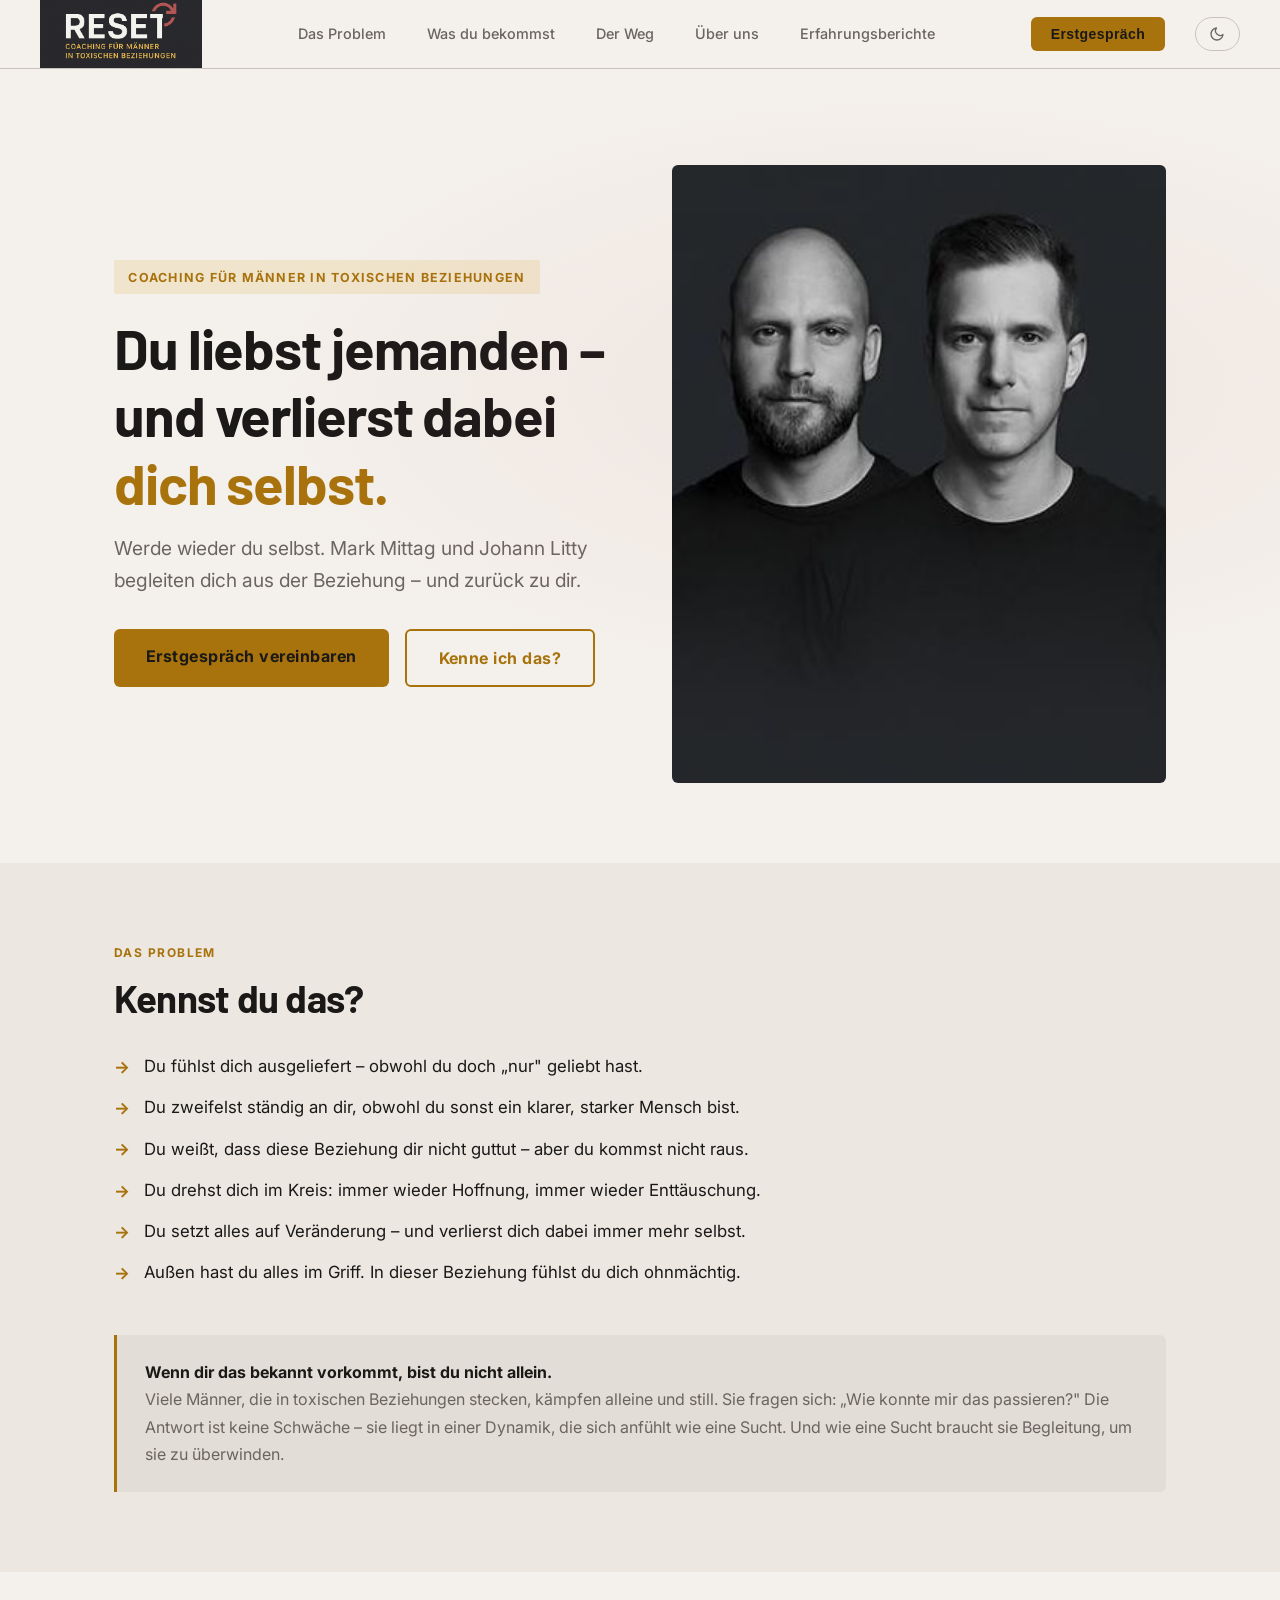
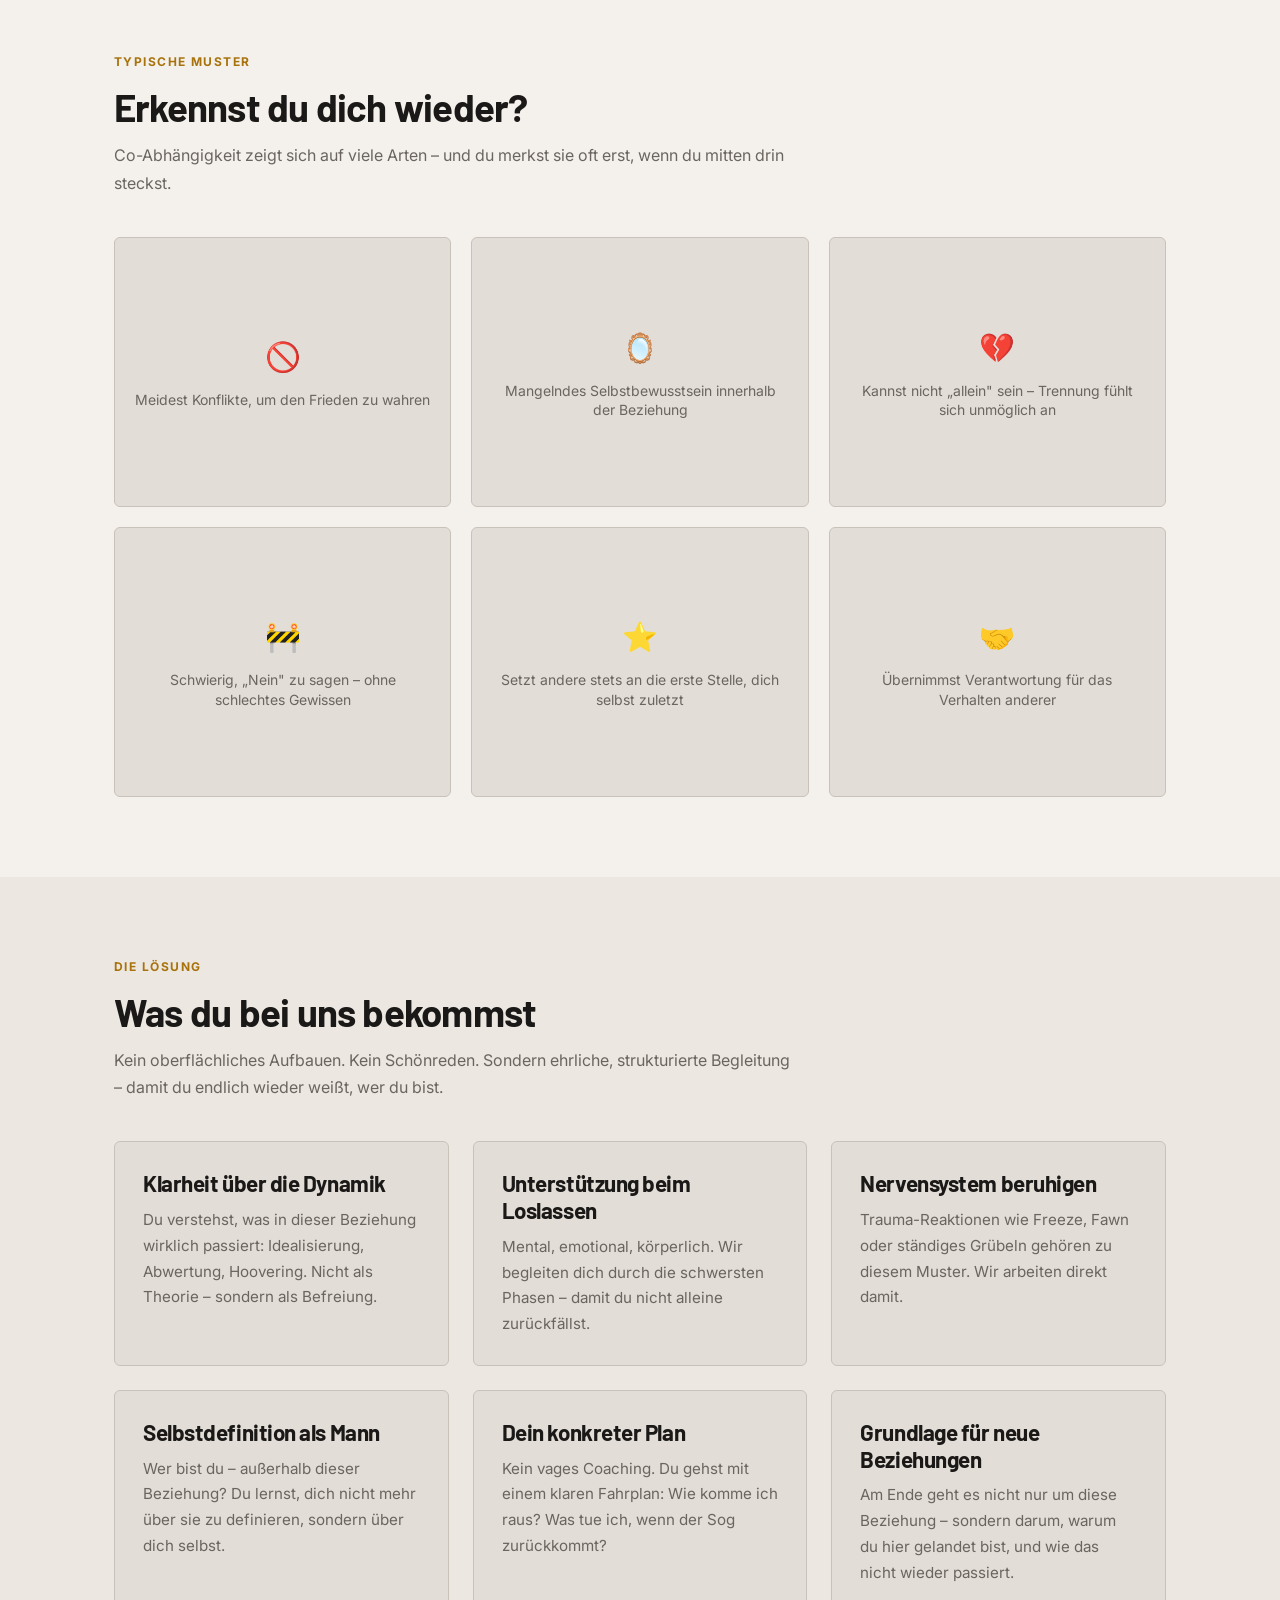
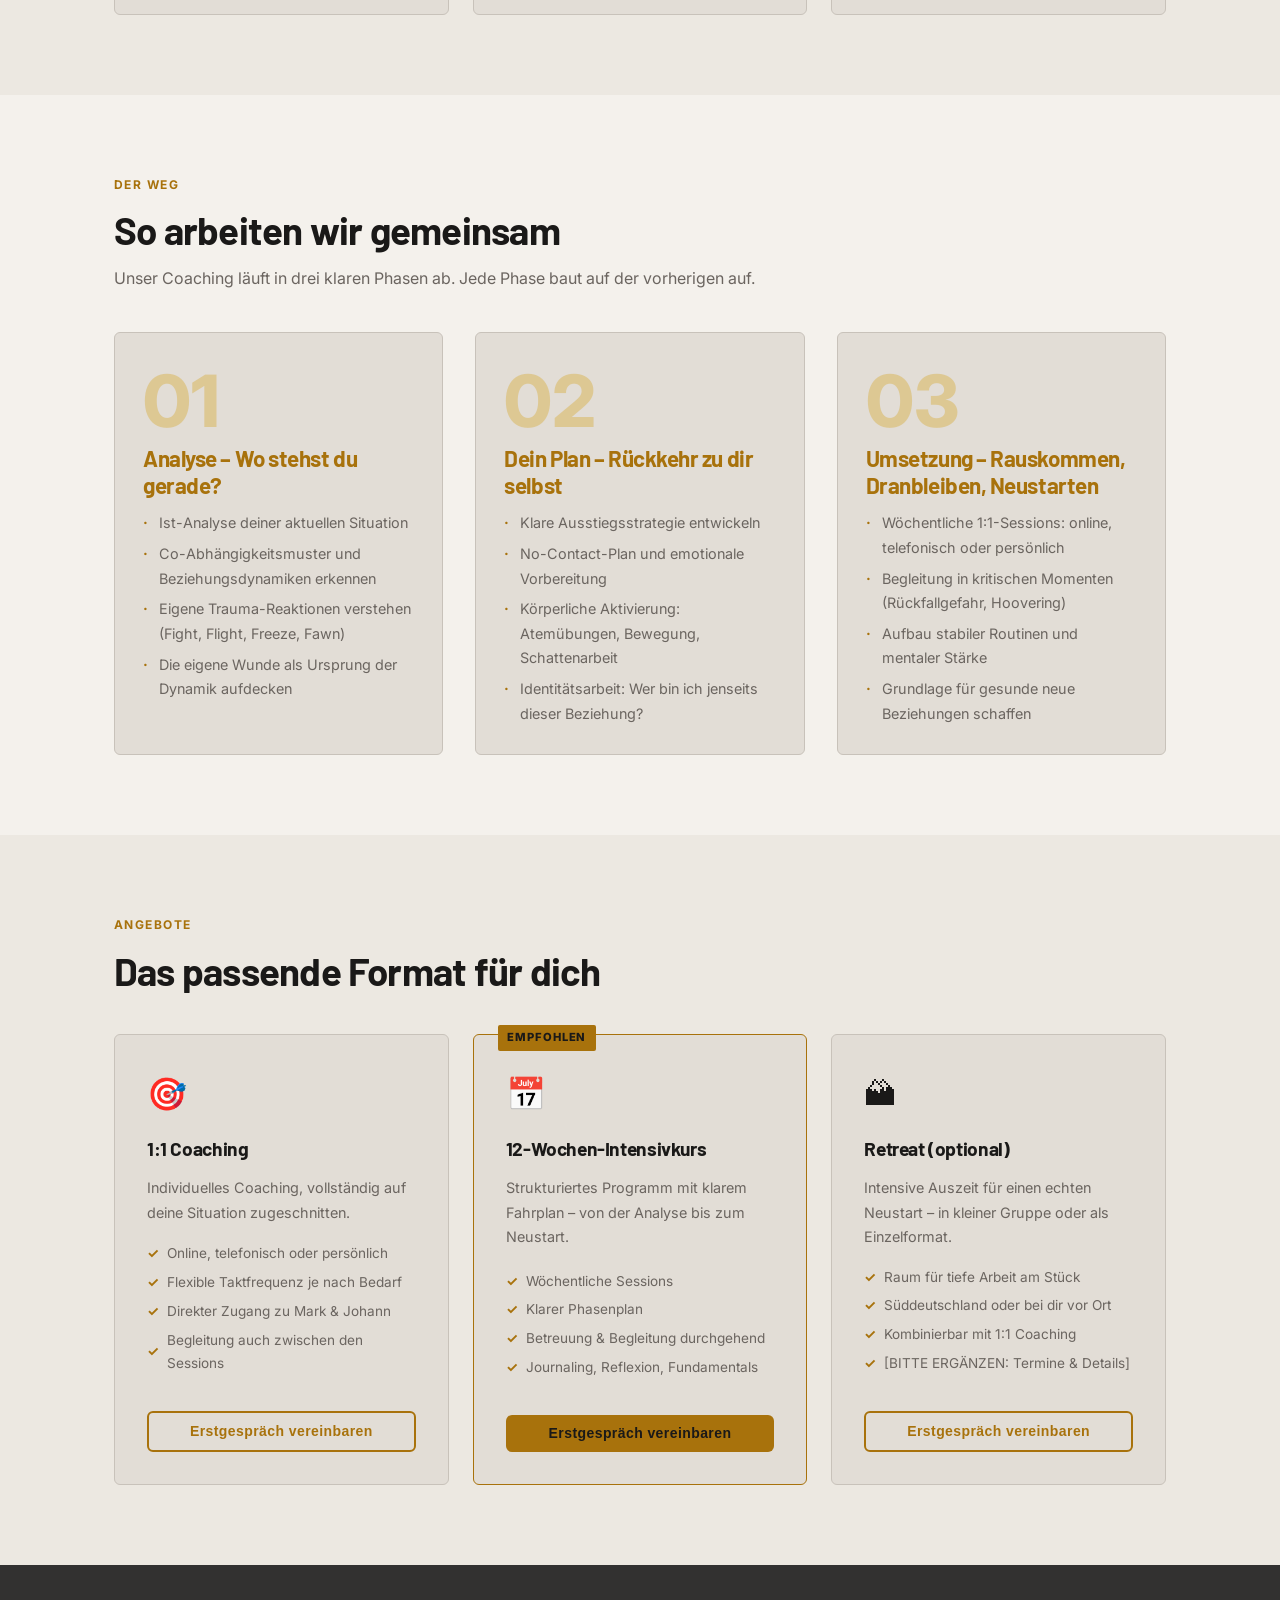
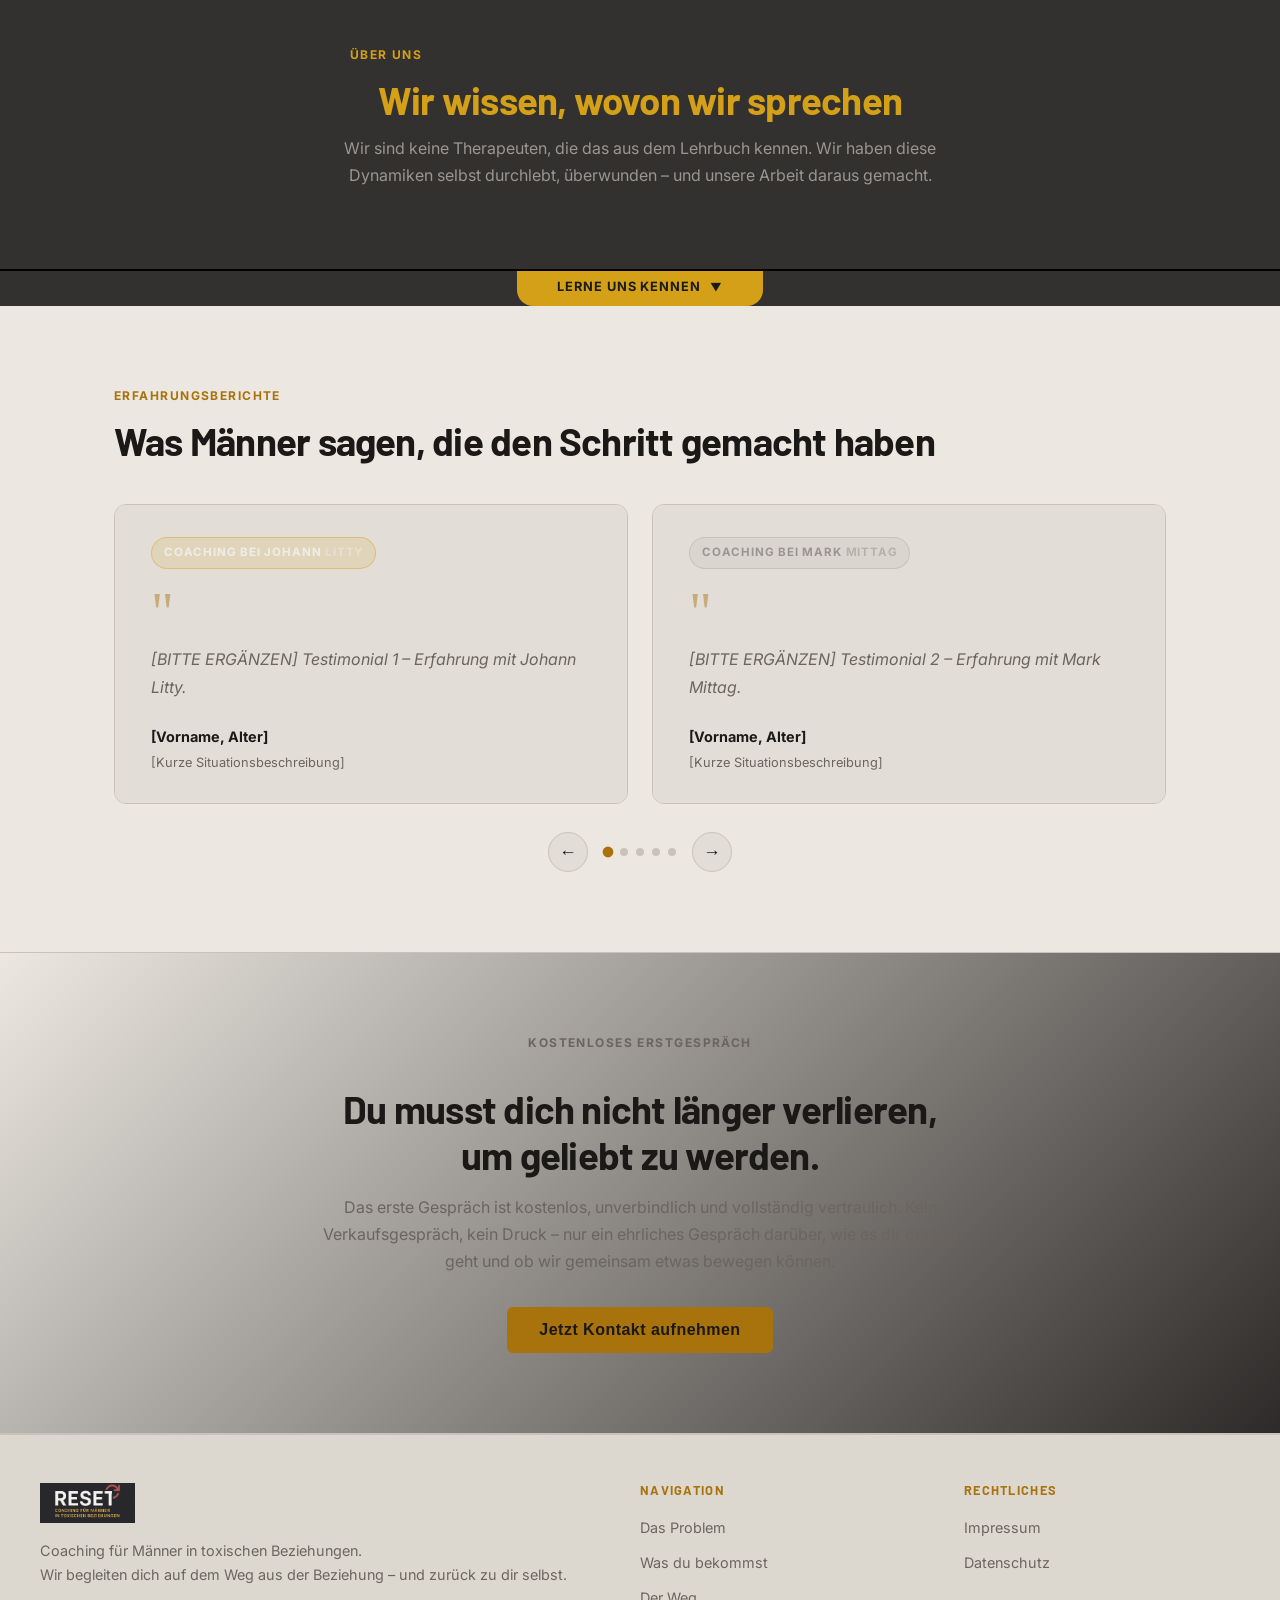
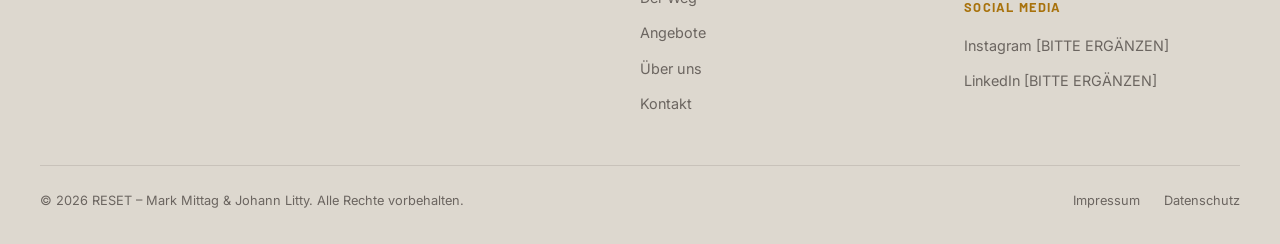
==== commit ef26e4e4: "structure" ====
--- a/index.html
+++ b/index.html
@@ -300,10 +300,10 @@
      ÜBER UNS (kompakt)
 ============================= -->
 <section id="ueber-uns" class="section-alt" aria-labelledby="ueber-uns-heading">
-  <div class="container">
+  <div class="container" style="text-align: center;">
     <p class="section-label">Über uns</p>
     <h2 id="ueber-uns-heading" style="color: var(--gold);">Wir wissen, wovon wir sprechen</h2>
-    <p style="color: var(--muted); margin-top: 0.75rem; margin-bottom: 0;">
+    <p style="color: var(--muted); margin-top: 0.75rem; margin-bottom: 0; max-width: 60ch; margin-inline: auto;">
       Wir sind keine Therapeuten, die das aus dem Lehrbuch kennen. Wir haben diese Dynamiken selbst durchlebt, überwunden – und unsere Arbeit daraus gemacht.
     </p>
   </div>
@@ -314,26 +314,26 @@
     <div class="container">
       <div class="coaches-grid">
         <div class="coach-card">
-          <a href="mark-mittag.html" class="coach-photo" aria-label="Mehr über Mark Mittag">
+          <a href="pages/mark-mittag.html" class="coach-photo" aria-label="Mehr über Mark Mittag">
             <img src="images/markplaceholder.jpeg" alt="Mark Mittag">
           </a>
           <div class="coach-info">
-            <h3><a href="mark-mittag.html">Mark Mittag</a></h3>
+            <h3><a href="pages/mark-mittag.html">Mark Mittag</a></h3>
             <p class="coach-role">Coach &amp; Mitgründer</p>
             <p>[BITTE ERGÄNZEN] Kurze persönliche Geschichte von Mark – eigener Hintergrund, was ihn zu dieser Arbeit gebracht hat, 2–3 Sätze.</p>
-            <a href="mark-mittag.html">Mehr über Mark →</a>
+            <a href="pages/mark-mittag.html">Mehr über Mark →</a>
           </div>
         </div>
 
         <div class="coach-card">
-          <a href="johann-litty.html" class="coach-photo" aria-label="Mehr über Johann Litty">
-            <img src="images/jhprofile.jpg" alt="Johann Litty">
+          <a href="pages/johann-litty.html" class="coach-photo" aria-label="Mehr über Johann Litty">
+            <img src="images/jhprofile.jpg" alt="Johann Litty" style="object-position: center -3px;">
           </a>
           <div class="coach-info">
-            <h3><a href="johann-litty.html">Johann Litty</a></h3>
+            <h3><a href="pages/johann-litty.html">Johann Litty</a></h3>
             <p class="coach-role">Coach &amp; Mitgründer</p>
             <p>[BITTE ERGÄNZEN] Kurze persönliche Geschichte von Johann – eigener Hintergrund, was ihn zu dieser Arbeit gebracht hat, 2–3 Sätze.</p>
-            <a href="johann-litty.html">Mehr über Johann →</a>
+            <a href="pages/johann-litty.html">Mehr über Johann →</a>
           </div>
         </div>
       </div>
@@ -357,26 +357,99 @@
     <p class="section-label">Erfahrungsberichte</p>
     <h2 id="stimmen-heading">Was Männer sagen, die den Schritt gemacht haben</h2>
 
-    <div class="testimonials-grid" role="list">
-      <div class="testimonial-card placeholder" role="listitem">
-        <div class="testimonial-quote" aria-hidden="true">"</div>
-        <p class="testimonial-text">[TESTIMONIAL PLATZHALTER] Authentische Rückmeldung eines Klienten – nach Abschluss eintragen.</p>
-        <p class="testimonial-author">Thomas K., 38</p>
-        <span class="testimonial-note">[Bitte echtes Testimonial ergänzen]</span>
-      </div>
-
-      <div class="testimonial-card placeholder" role="listitem">
-        <div class="testimonial-quote" aria-hidden="true">"</div>
-        <p class="testimonial-text">[TESTIMONIAL PLATZHALTER] Authentische Rückmeldung eines Klienten – nach Abschluss eintragen.</p>
-        <p class="testimonial-author">Michael S., 44</p>
-        <span class="testimonial-note">[Bitte echtes Testimonial ergänzen]</span>
-      </div>
-
-      <div class="testimonial-card placeholder" role="listitem">
-        <div class="testimonial-quote" aria-hidden="true">"</div>
-        <p class="testimonial-text">[TESTIMONIAL PLATZHALTER] Authentische Rückmeldung eines Klienten – nach Abschluss eintragen.</p>
-        <p class="testimonial-author">Daniel R., 31</p>
-        <span class="testimonial-note">[Bitte echtes Testimonial ergänzen]</span>
+    <div class="tc-wrap tc-wrap--3col" data-tc style="margin-top: 2.5rem;">
+      <div class="tc-track" data-tc-track>
+
+        <div class="tc-slide" data-tc-slide>
+          <div class="tc-card">
+            <a href="pages/johann-litty.html" class="tc-source tc-source--johann">Coaching bei Johann <span class="tc-source-name">Litty</span></a>
+            <blockquote>
+              <span class="tc-quote-mark">"</span>
+              <p class="tc-text todo-field">[BITTE ERGÄNZEN] Testimonial 1 – Erfahrung mit Johann Litty.</p>
+              <footer>
+                <span class="tc-author todo-field">[Vorname, Alter]</span>
+                <span class="tc-role todo-field">[Kurze Situationsbeschreibung]</span>
+              </footer>
+            </blockquote>
+          </div>
+        </div>
+
+        <div class="tc-slide" data-tc-slide>
+          <div class="tc-card">
+            <a href="pages/mark-mittag.html" class="tc-source tc-source--mark">Coaching bei Mark <span class="tc-source-name">Mittag</span></a>
+            <blockquote>
+              <span class="tc-quote-mark">"</span>
+              <p class="tc-text todo-field">[BITTE ERGÄNZEN] Testimonial 2 – Erfahrung mit Mark Mittag.</p>
+              <footer>
+                <span class="tc-author todo-field">[Vorname, Alter]</span>
+                <span class="tc-role todo-field">[Kurze Situationsbeschreibung]</span>
+              </footer>
+            </blockquote>
+          </div>
+        </div>
+
+        <div class="tc-slide" data-tc-slide>
+          <div class="tc-card">
+            <a href="pages/johann-litty.html" class="tc-source tc-source--johann">Coaching bei Johann <span class="tc-source-name">Litty</span></a>
+            <blockquote>
+              <span class="tc-quote-mark">"</span>
+              <p class="tc-text todo-field">[BITTE ERGÄNZEN] Testimonial 3 – Erfahrung mit Johann Litty.</p>
+              <footer>
+                <span class="tc-author todo-field">[Vorname, Alter]</span>
+                <span class="tc-role todo-field">[Kurze Situationsbeschreibung]</span>
+              </footer>
+            </blockquote>
+          </div>
+        </div>
+
+        <div class="tc-slide" data-tc-slide>
+          <div class="tc-card">
+            <a href="pages/mark-mittag.html" class="tc-source tc-source--mark">Coaching bei Mark <span class="tc-source-name">Mittag</span></a>
+            <blockquote>
+              <span class="tc-quote-mark">"</span>
+              <p class="tc-text todo-field">[BITTE ERGÄNZEN] Testimonial 4 – Erfahrung mit Mark Mittag.</p>
+              <footer>
+                <span class="tc-author todo-field">[Vorname, Alter]</span>
+                <span class="tc-role todo-field">[Kurze Situationsbeschreibung]</span>
+              </footer>
+            </blockquote>
+          </div>
+        </div>
+
+        <div class="tc-slide" data-tc-slide>
+          <div class="tc-card">
+            <a href="pages/johann-litty.html" class="tc-source tc-source--johann">Coaching bei Johann <span class="tc-source-name">Litty</span></a>
+            <blockquote>
+              <span class="tc-quote-mark">"</span>
+              <p class="tc-text todo-field">[BITTE ERGÄNZEN] Testimonial 5 – Erfahrung mit Johann Litty.</p>
+              <footer>
+                <span class="tc-author todo-field">[Vorname, Alter]</span>
+                <span class="tc-role todo-field">[Kurze Situationsbeschreibung]</span>
+              </footer>
+            </blockquote>
+          </div>
+        </div>
+
+        <div class="tc-slide" data-tc-slide>
+          <div class="tc-card">
+            <a href="pages/mark-mittag.html" class="tc-source tc-source--mark">Coaching bei Mark <span class="tc-source-name">Mittag</span></a>
+            <blockquote>
+              <span class="tc-quote-mark">"</span>
+              <p class="tc-text todo-field">[BITTE ERGÄNZEN] Testimonial 6 – Erfahrung mit Mark Mittag.</p>
+              <footer>
+                <span class="tc-author todo-field">[Vorname, Alter]</span>
+                <span class="tc-role todo-field">[Kurze Situationsbeschreibung]</span>
+              </footer>
+            </blockquote>
+          </div>
+        </div>
+
+      </div>
+
+      <div class="tc-nav">
+        <button class="tc-btn" data-tc-prev aria-label="Vorheriges Testimonial">&#8592;</button>
+        <div class="tc-dots" data-tc-dots></div>
+        <button class="tc-btn" data-tc-next aria-label="Nächstes Testimonial">&#8594;</button>
       </div>
     </div>
   </div>
@@ -418,7 +491,7 @@
           <li><a href="#loesung">Was du bekommst</a></li>
           <li><a href="#weg">Der Weg</a></li>
           <li><a href="#angebote">Angebote</a></li>
-          <li><a href="ueber-uns.html">Über uns</a></li>
+          <li><a href="pages/ueber-uns.html">Über uns</a></li>
           <li><a href="#kontakt">Kontakt</a></li>
         </ul>
       </div>
@@ -426,8 +499,8 @@
       <div class="footer-col">
         <h4>Rechtliches</h4>
         <ul role="list">
-          <li><a href="impressum.html">Impressum</a></li>
-          <li><a href="datenschutz.html">Datenschutz</a></li>
+          <li><a href="pages/impressum.html">Impressum</a></li>
+          <li><a href="pages/datenschutz.html">Datenschutz</a></li>
         </ul>
         <h4 style="margin-top:1.5rem;">Social Media</h4>
         <ul role="list">
@@ -440,8 +513,8 @@
     <div class="footer-bottom">
       <p>© <span id="copyright-year">2024</span> RESET – Mark Mittag &amp; Johann Litty. Alle Rechte vorbehalten.</p>
       <nav class="footer-legal" aria-label="Rechtliche Links">
-        <a href="impressum.html">Impressum</a>
-        <a href="datenschutz.html">Datenschutz</a>
+        <a href="pages/impressum.html">Impressum</a>
+        <a href="pages/datenschutz.html">Datenschutz</a>
       </nav>
     </div>
   </div>
@@ -513,7 +586,7 @@
       <div class="form-privacy">
         <input type="checkbox" id="cf-privacy" name="privacy" required>
         <label for="cf-privacy">
-          Ich habe die <a href="datenschutz.html" target="_blank">Datenschutzerklärung</a> gelesen und stimme der Verarbeitung meiner Daten zur Bearbeitung dieser Anfrage zu.*
+          Ich habe die <a href="pages/datenschutz.html" target="_blank">Datenschutzerklärung</a> gelesen und stimme der Verarbeitung meiner Daten zur Bearbeitung dieser Anfrage zu.*
         </label>
       </div>
 
@@ -523,7 +596,7 @@
 
       <p class="form-note">
         * Pflichtfelder. Deine Daten werden ausschließlich zur Bearbeitung deiner Anfrage genutzt und nicht weitergegeben.
-        Mehr dazu in unserer <a href="datenschutz.html">Datenschutzerklärung</a>.
+        Mehr dazu in unserer <a href="pages/datenschutz.html">Datenschutzerklärung</a>.
       </p>
     </form>
   </div>
--- a/style.css
+++ b/style.css
@@ -591,7 +591,7 @@
 }
 .coaches-drawer .container {
   padding-top: 2.5rem;
-  padding-bottom: 2rem;
+  padding-bottom: 3.5rem;
 }
 .ueber-uns-lasche-wrap {
   display: flex;
@@ -1015,3 +1015,149 @@
 @media (max-width: 400px) {
   .codep-grid { grid-template-columns: 1fr; }
 }
+
+/* ---- Testimonial-Karussell (Coach-Seiten) ---- */
+.coach-testimonials {
+  background: var(--bg-alt);
+  border-top: 1px solid var(--border);
+}
+.coach-testimonials h2 { margin-bottom: 2.5rem; }
+
+.tc-wrap {
+  position: relative;
+  overflow: hidden;
+}
+
+.tc-track {
+  display: flex;
+  width: 100%;
+  gap: 1.25rem;
+  transition: transform 0.45s cubic-bezier(0.4, 0, 0.2, 1);
+}
+
+.tc-slide {
+  flex: 0 0 100%;
+}
+
+.tc-card {
+  background: var(--bg-card);
+  border: 1px solid var(--border);
+  border-radius: calc(var(--radius) * 2);
+  padding: 2rem 2.25rem;
+  max-width: 760px;
+  max-height: 300px;
+  overflow-y: auto;
+  scrollbar-width: thin;
+  scrollbar-color: var(--border) transparent;
+}
+.tc-card::-webkit-scrollbar { width: 5px; }
+.tc-card::-webkit-scrollbar-track { background: transparent; }
+.tc-card::-webkit-scrollbar-thumb { background: var(--border); border-radius: 99px; }
+
+.tc-source {
+  display: inline-block;
+  font-size: 0.72rem;
+  font-weight: 700;
+  letter-spacing: 0.07em;
+  text-transform: uppercase;
+  padding: 0.3rem 0.75rem;
+  border-radius: 99px;
+  margin-bottom: 1rem;
+  text-decoration: none;
+  transition: opacity var(--transition);
+}
+.tc-source:hover { opacity: 0.75; }
+.tc-source--johann {
+  background: rgba(212, 160, 23, 0.14);
+  color: #f0ede8;
+  border: 1px solid rgba(212, 160, 23, 0.4);
+}
+.tc-source--mark {
+  background: rgba(154, 149, 145, 0.1);
+  color: #9a9591;
+  border: 1px solid rgba(154, 149, 145, 0.3);
+}
+
+/* 2-spaltige Variante (Index) */
+.tc-wrap--3col .tc-track { gap: 1.5rem; }
+.tc-wrap--3col .tc-slide {
+  flex: 0 0 calc(50% - 0.75rem);
+}
+@media (max-width: 580px) {
+  .tc-wrap--3col .tc-slide { flex: 0 0 82%; }
+}
+
+/* Name in der Quell-Pille abgesetzt */
+.tc-source-name { opacity: 0.55; }
+
+.tc-quote-mark {
+  font-size: 3.5rem;
+  line-height: 1;
+  color: var(--gold);
+  opacity: 0.45;
+  display: block;
+  margin-bottom: 0.25rem;
+  font-family: Georgia, serif;
+}
+
+.tc-text {
+  font-size: 1rem;
+  font-style: italic;
+  color: var(--muted);
+  line-height: 1.75;
+  margin-bottom: 1.5rem;
+  max-width: none;
+}
+
+.tc-author {
+  font-weight: 700;
+  font-size: 0.9rem;
+  color: var(--text);
+  display: block;
+}
+
+.tc-role {
+  font-size: 0.8rem;
+  color: var(--muted);
+  display: block;
+  margin-top: 0.2rem;
+}
+
+.tc-nav {
+  display: flex;
+  align-items: center;
+  justify-content: center;
+  gap: 1rem;
+  margin-top: 1.75rem;
+}
+
+.tc-btn {
+  background: var(--bg-card);
+  border: 1px solid var(--border);
+  color: var(--text);
+  width: 40px;
+  height: 40px;
+  border-radius: 50%;
+  display: inline-flex;
+  align-items: center;
+  justify-content: center;
+  cursor: pointer;
+  font-size: 1.1rem;
+  transition: background var(--transition), border-color var(--transition), color var(--transition);
+  flex-shrink: 0;
+}
+.tc-btn:hover { background: var(--gold); color: #1a1a18; border-color: var(--gold); }
+
+.tc-dots { display: flex; gap: 0.5rem; align-items: center; }
+
+.tc-dot {
+  width: 8px;
+  height: 8px;
+  border-radius: 50%;
+  background: var(--border);
+  border: none;
+  cursor: pointer;
+  padding: 0;
+  transition: background var(--transition), transform var(--transition);
+}
+.tc-dot.is-active { background: var(--gold); transform: scale(1.35); }
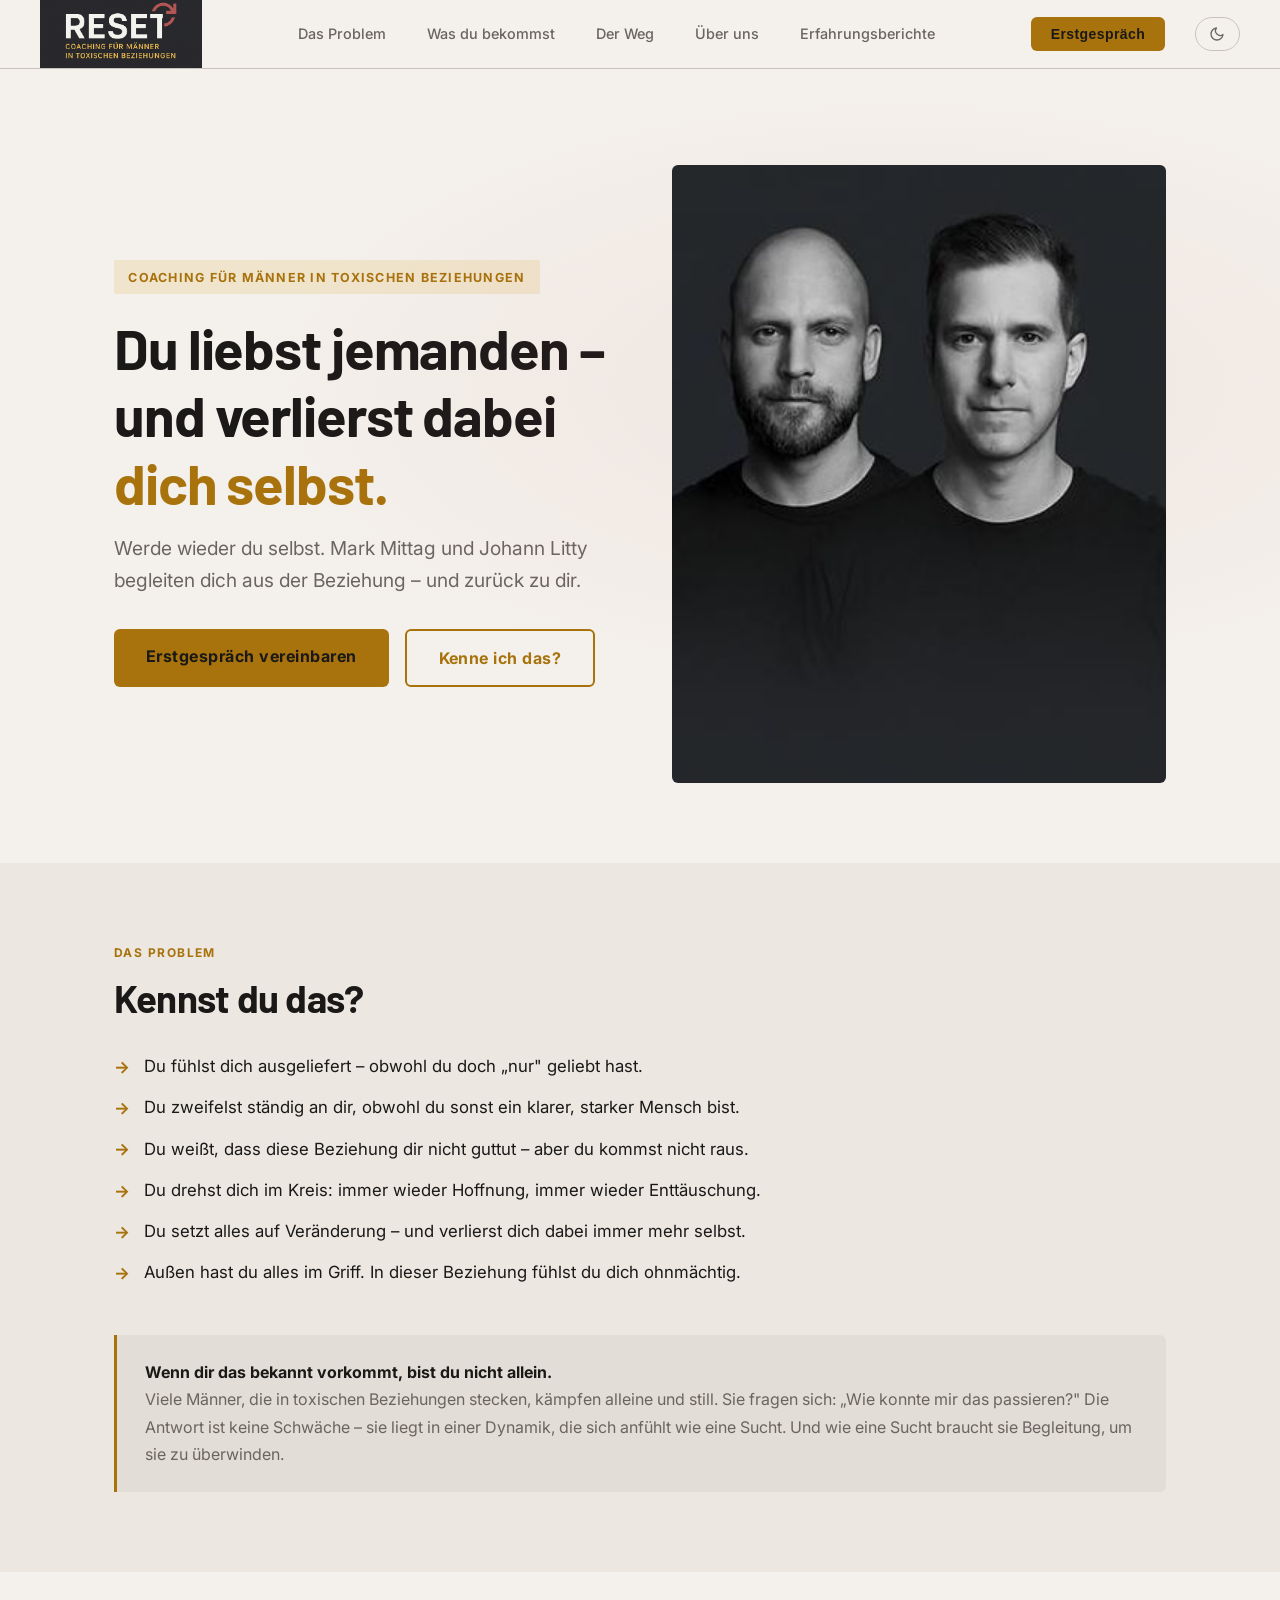
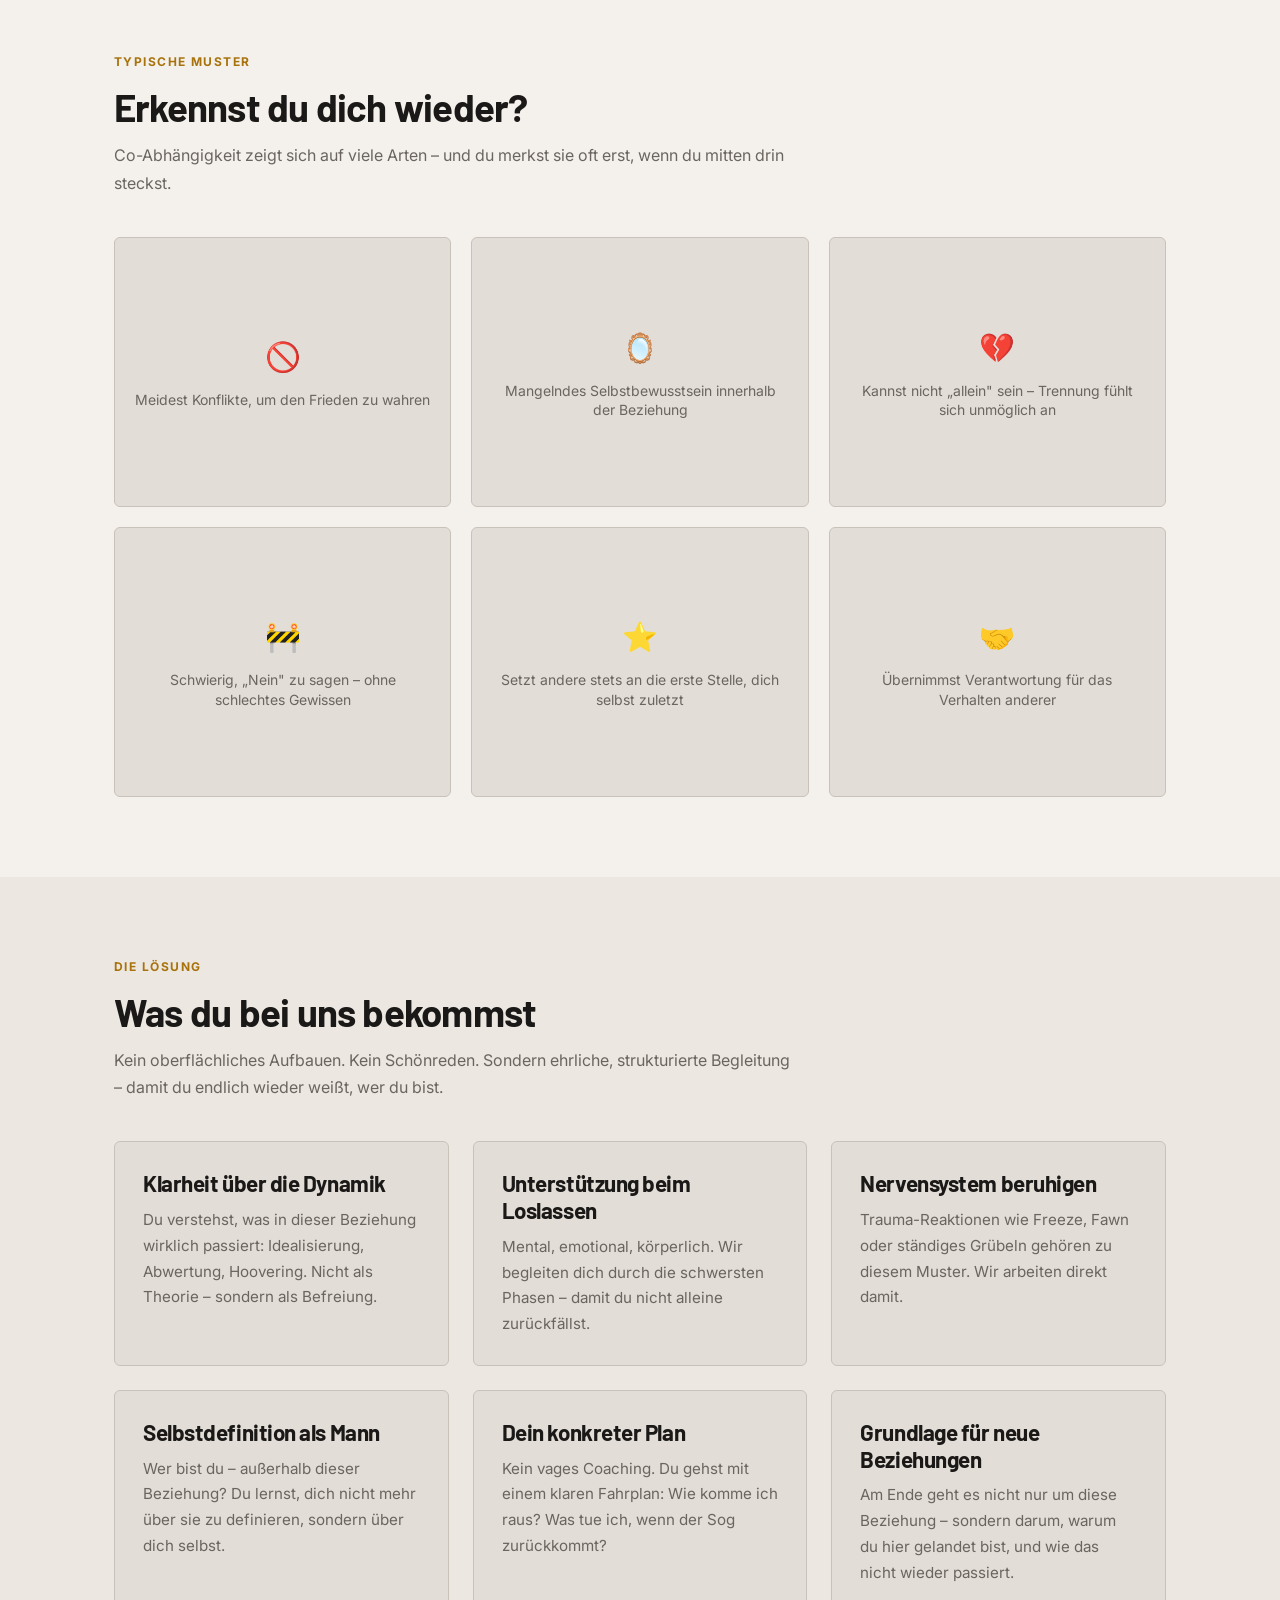
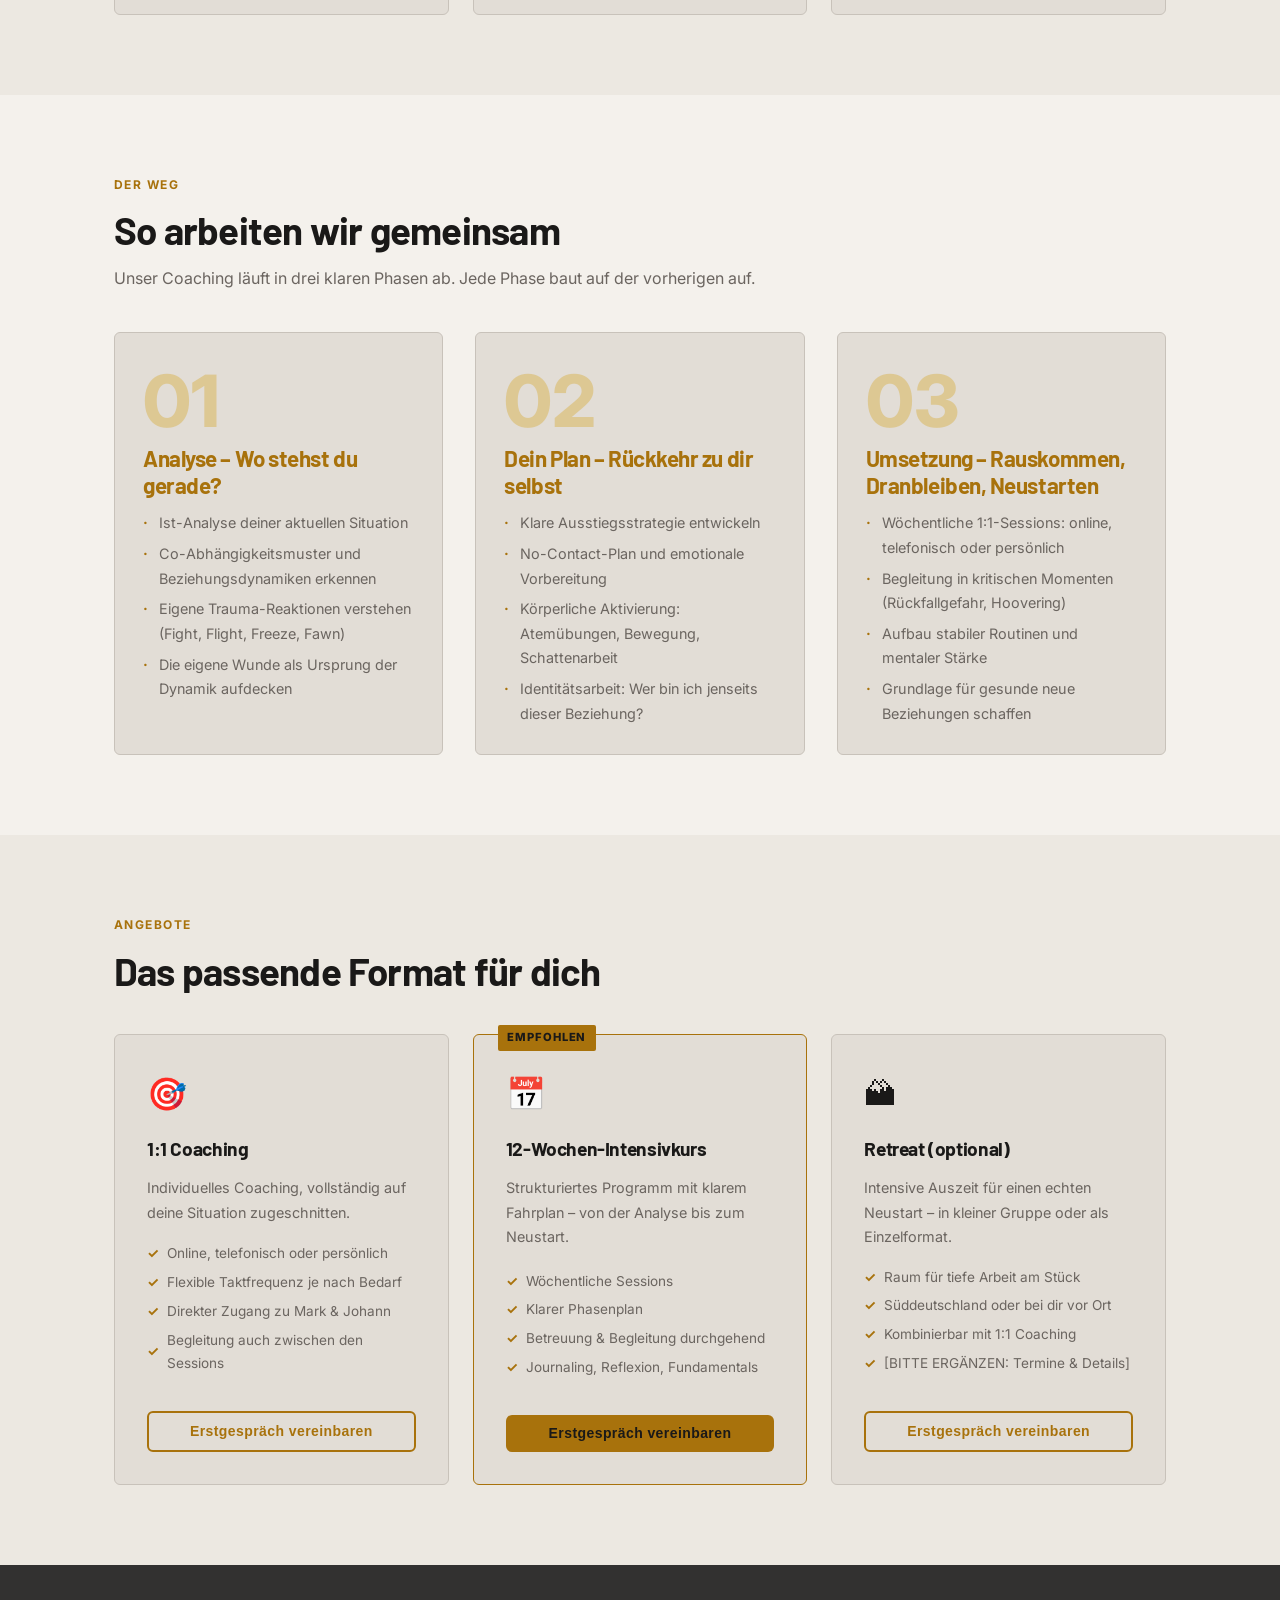
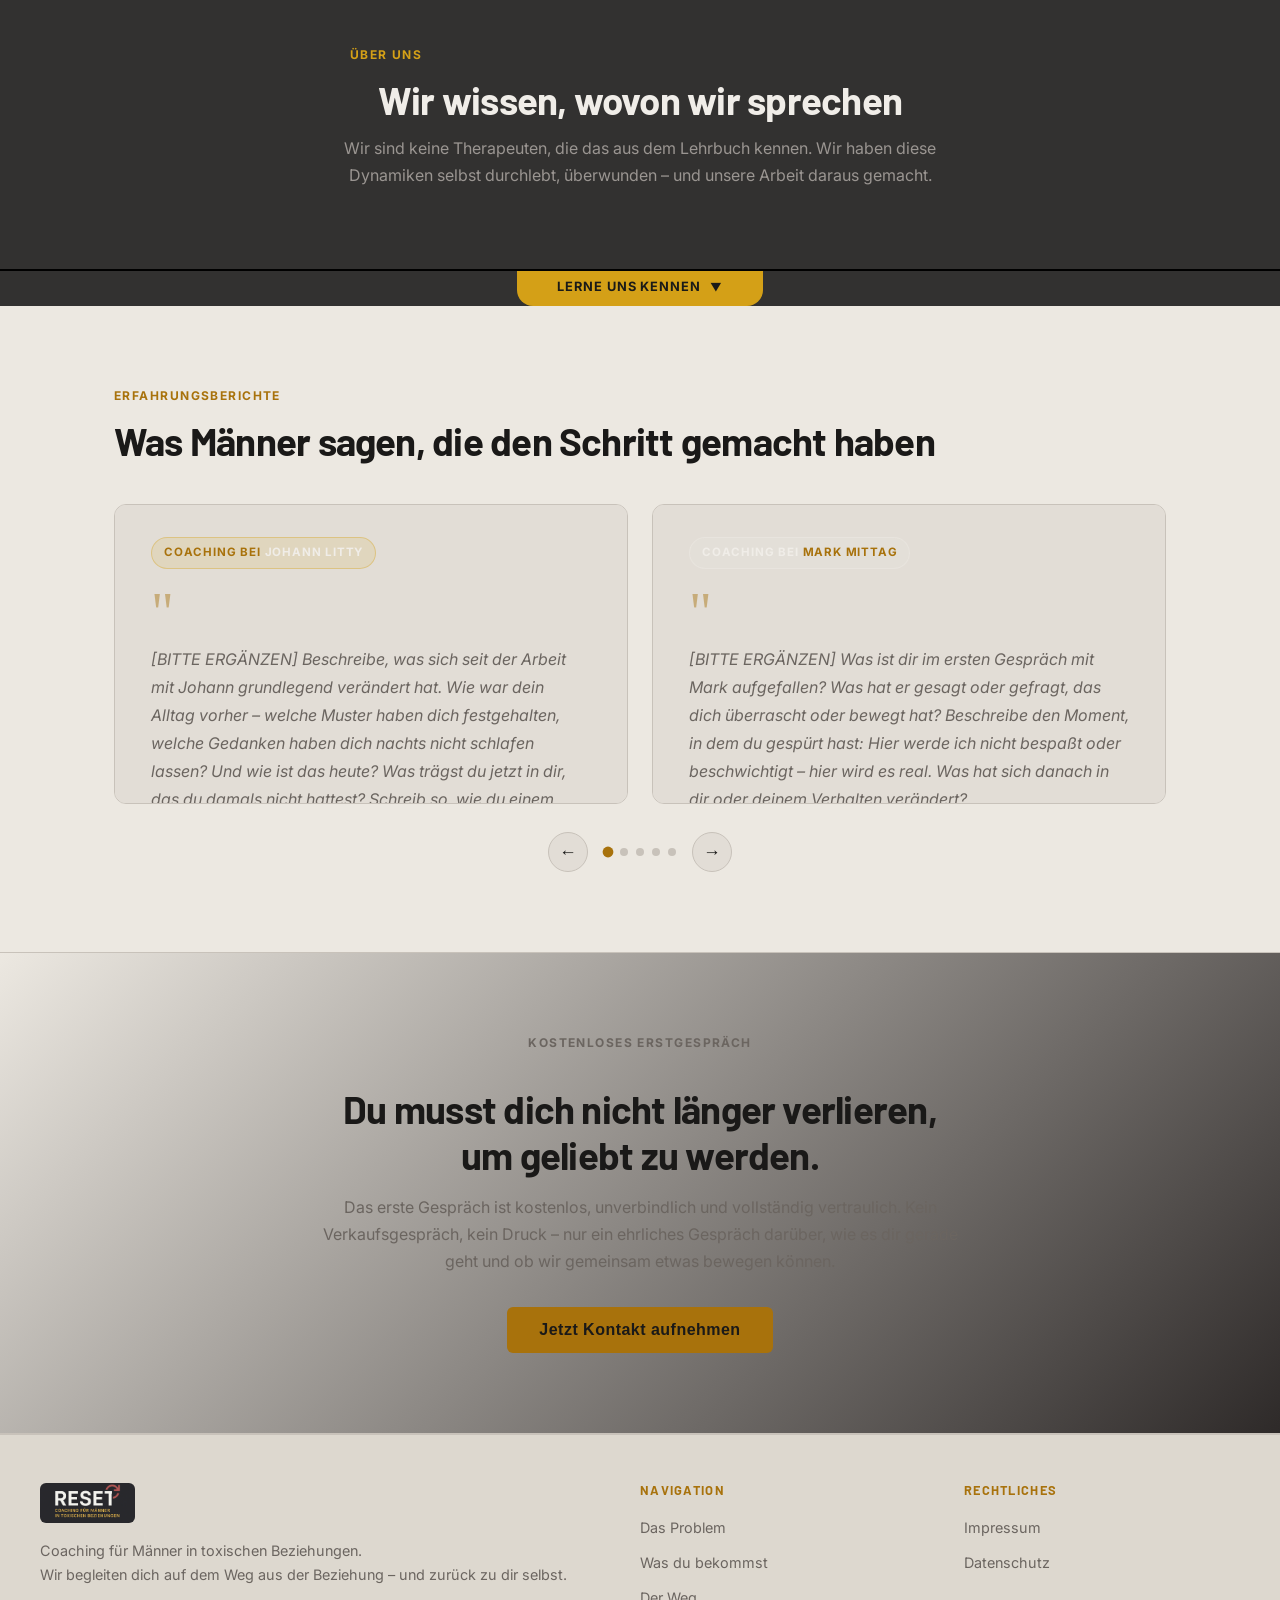
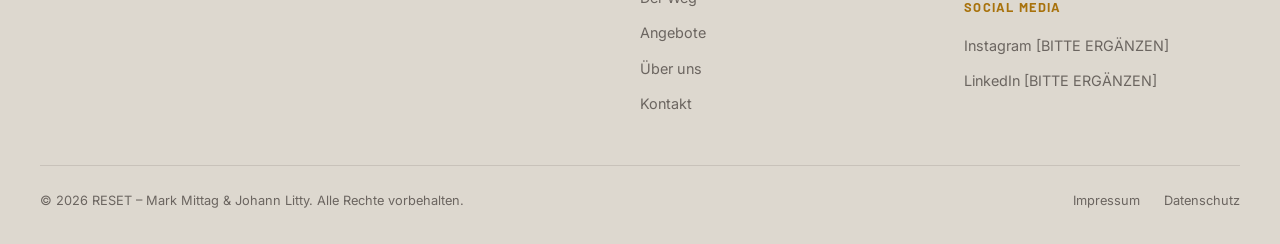
==== commit 25bd0144: "structure" ====
--- a/index.html
+++ b/index.html
@@ -302,7 +302,7 @@
 <section id="ueber-uns" class="section-alt" aria-labelledby="ueber-uns-heading">
   <div class="container" style="text-align: center;">
     <p class="section-label">Über uns</p>
-    <h2 id="ueber-uns-heading" style="color: var(--gold);">Wir wissen, wovon wir sprechen</h2>
+    <h2 id="ueber-uns-heading">Wir wissen, wovon wir sprechen</h2>
     <p style="color: var(--muted); margin-top: 0.75rem; margin-bottom: 0; max-width: 60ch; margin-inline: auto;">
       Wir sind keine Therapeuten, die das aus dem Lehrbuch kennen. Wir haben diese Dynamiken selbst durchlebt, überwunden – und unsere Arbeit daraus gemacht.
     </p>
@@ -362,13 +362,13 @@
 
         <div class="tc-slide" data-tc-slide>
           <div class="tc-card">
-            <a href="pages/johann-litty.html" class="tc-source tc-source--johann">Coaching bei Johann <span class="tc-source-name">Litty</span></a>
+            <a href="pages/johann-litty.html" class="tc-source tc-source--johann"><span class="tc-prefix">Coaching bei</span> <span class="tc-name">Johann Litty</span></a>
             <blockquote>
               <span class="tc-quote-mark">"</span>
-              <p class="tc-text todo-field">[BITTE ERGÄNZEN] Testimonial 1 – Erfahrung mit Johann Litty.</p>
+              <p class="tc-text todo-field">[BITTE ERGÄNZEN] Beschreibe, was sich seit der Arbeit mit Johann grundlegend verändert hat. Wie war dein Alltag vorher – welche Muster haben dich festgehalten, welche Gedanken haben dich nachts nicht schlafen lassen? Und wie ist das heute? Was trägst du jetzt in dir, das du damals nicht hattest? Schreib so, wie du einem Freund davon erzählen würdest – ohne Schönfärberei, dafür ehrlich und nah dran.</p>
               <footer>
                 <span class="tc-author todo-field">[Vorname, Alter]</span>
-                <span class="tc-role todo-field">[Kurze Situationsbeschreibung]</span>
+                <span class="tc-role todo-field">[z. B. „Trennung nach 6 Jahren, Köln"]</span>
               </footer>
             </blockquote>
           </div>
@@ -376,13 +376,13 @@
 
         <div class="tc-slide" data-tc-slide>
           <div class="tc-card">
-            <a href="pages/mark-mittag.html" class="tc-source tc-source--mark">Coaching bei Mark <span class="tc-source-name">Mittag</span></a>
+            <a href="pages/mark-mittag.html" class="tc-source tc-source--mark"><span class="tc-prefix">Coaching bei</span> <span class="tc-name">Mark Mittag</span></a>
             <blockquote>
               <span class="tc-quote-mark">"</span>
-              <p class="tc-text todo-field">[BITTE ERGÄNZEN] Testimonial 2 – Erfahrung mit Mark Mittag.</p>
+              <p class="tc-text todo-field">[BITTE ERGÄNZEN] Was ist dir im ersten Gespräch mit Mark aufgefallen? Was hat er gesagt oder gefragt, das dich überrascht oder bewegt hat? Beschreibe den Moment, in dem du gespürt hast: Hier werde ich nicht bespaßt oder beschwichtigt – hier wird es real. Was hat sich danach in dir oder deinem Verhalten verändert?</p>
               <footer>
                 <span class="tc-author todo-field">[Vorname, Alter]</span>
-                <span class="tc-role todo-field">[Kurze Situationsbeschreibung]</span>
+                <span class="tc-role todo-field">[z. B. „Mitten in der Trennung, München"]</span>
               </footer>
             </blockquote>
           </div>
@@ -390,13 +390,13 @@
 
         <div class="tc-slide" data-tc-slide>
           <div class="tc-card">
-            <a href="pages/johann-litty.html" class="tc-source tc-source--johann">Coaching bei Johann <span class="tc-source-name">Litty</span></a>
+            <a href="pages/johann-litty.html" class="tc-source tc-source--johann"><span class="tc-prefix">Coaching bei</span> <span class="tc-name">Johann Litty</span></a>
             <blockquote>
               <span class="tc-quote-mark">"</span>
-              <p class="tc-text todo-field">[BITTE ERGÄNZEN] Testimonial 3 – Erfahrung mit Johann Litty.</p>
+              <p class="tc-text todo-field">[BITTE ERGÄNZEN] Wie sieht dein Alltag heute aus im Vergleich zu vorher? Gibt es konkrete Situationen – ein Streit, eine Nachricht, ein Treffen – in denen du heute anders reagierst als du es früher getan hättest? Was hat Johann mit dir erarbeitet, das sich jetzt in solchen Momenten bemerkbar macht? Möglichst konkret und lebensnah schreiben.</p>
               <footer>
                 <span class="tc-author todo-field">[Vorname, Alter]</span>
-                <span class="tc-role todo-field">[Kurze Situationsbeschreibung]</span>
+                <span class="tc-role todo-field">[z. B. „2 Monate nach dem Abschluss, Berlin"]</span>
               </footer>
             </blockquote>
           </div>
@@ -404,13 +404,13 @@
 
         <div class="tc-slide" data-tc-slide>
           <div class="tc-card">
-            <a href="pages/mark-mittag.html" class="tc-source tc-source--mark">Coaching bei Mark <span class="tc-source-name">Mittag</span></a>
+            <a href="pages/mark-mittag.html" class="tc-source tc-source--mark"><span class="tc-prefix">Coaching bei</span> <span class="tc-name">Mark Mittag</span></a>
             <blockquote>
               <span class="tc-quote-mark">"</span>
-              <p class="tc-text todo-field">[BITTE ERGÄNZEN] Testimonial 4 – Erfahrung mit Mark Mittag.</p>
+              <p class="tc-text todo-field">[BITTE ERGÄNZEN] Was hat dich an der Arbeit mit Mark am meisten überrascht? Vielleicht eine Aufgabe, eine Erkenntnis oder ein Gespräch, das dich noch Tage später beschäftigt hat. Was hättest du vor dem Coaching nicht geglaubt, dass es etwas in dir auslösen kann? Schreib das auf – genau diese unerwarteten Momente sind es, die anderen Männern helfen, den ersten Schritt zu wagen.</p>
               <footer>
                 <span class="tc-author todo-field">[Vorname, Alter]</span>
-                <span class="tc-role todo-field">[Kurze Situationsbeschreibung]</span>
+                <span class="tc-role todo-field">[z. B. „Noch mitten im Prozess, Hamburg"]</span>
               </footer>
             </blockquote>
           </div>
@@ -418,13 +418,13 @@
 
         <div class="tc-slide" data-tc-slide>
           <div class="tc-card">
-            <a href="pages/johann-litty.html" class="tc-source tc-source--johann">Coaching bei Johann <span class="tc-source-name">Litty</span></a>
+            <a href="pages/johann-litty.html" class="tc-source tc-source--johann"><span class="tc-prefix">Coaching bei</span> <span class="tc-name">Johann Litty</span></a>
             <blockquote>
               <span class="tc-quote-mark">"</span>
-              <p class="tc-text todo-field">[BITTE ERGÄNZEN] Testimonial 5 – Erfahrung mit Johann Litty.</p>
+              <p class="tc-text todo-field">[BITTE ERGÄNZEN] Stell dir vor, du sprichst mit einem Mann, der gerade in derselben Situation steckt wie du damals – und der überlegt, ob er sich Hilfe holen soll. Was würdest du ihm sagen? Was war für dich der entscheidende Grund, warum du froh bist, diesen Schritt mit Johann gegangen zu sein? Kein Verkaufen, kein Übertreiben – nur das, was wahr ist.</p>
               <footer>
                 <span class="tc-author todo-field">[Vorname, Alter]</span>
-                <span class="tc-role todo-field">[Kurze Situationsbeschreibung]</span>
+                <span class="tc-role todo-field">[z. B. „Nach 12 Wochen Coaching, Frankfurt"]</span>
               </footer>
             </blockquote>
           </div>
@@ -432,13 +432,13 @@
 
         <div class="tc-slide" data-tc-slide>
           <div class="tc-card">
-            <a href="pages/mark-mittag.html" class="tc-source tc-source--mark">Coaching bei Mark <span class="tc-source-name">Mittag</span></a>
+            <a href="pages/mark-mittag.html" class="tc-source tc-source--mark"><span class="tc-prefix">Coaching bei</span> <span class="tc-name">Mark Mittag</span></a>
             <blockquote>
               <span class="tc-quote-mark">"</span>
-              <p class="tc-text todo-field">[BITTE ERGÄNZEN] Testimonial 6 – Erfahrung mit Mark Mittag.</p>
+              <p class="tc-text todo-field">[BITTE ERGÄNZEN] Gibt es einen Satz oder eine Frage von Mark, die dich wirklich getroffen hat – im guten Sinne? Etwas, das du nicht so schnell vergisst? Und was hat sich dadurch in dir oder deiner Haltung verschoben? Manchmal sind es die kleinen Wendungen, die den größten Unterschied machen. Genau die interessieren hier.</p>
               <footer>
                 <span class="tc-author todo-field">[Vorname, Alter]</span>
-                <span class="tc-role todo-field">[Kurze Situationsbeschreibung]</span>
+                <span class="tc-role todo-field">[z. B. „Einzelsession, Stuttgart"]</span>
               </footer>
             </blockquote>
           </div>
--- a/style.css
+++ b/style.css
@@ -548,21 +548,24 @@
   flex-shrink: 0;
   overflow: hidden;
   background: var(--bg-card);
+  transition: transform 0.28s ease, box-shadow 0.28s ease;
 }
 .coach-photo img {
   width: 100%;
   height: 100%;
   object-fit: cover;
   object-position: top center;
-  transition: opacity 0.2s;
-}
-a.coach-photo:hover img { opacity: 0.8; }
+}
+a.coach-photo:hover {
+  transform: scale(1.08);
+  box-shadow: 0 4px 18px rgba(0,0,0,0.35);
+}
 .coach-info h3 a { color: inherit; text-decoration: none; }
 .coach-info h3 a:hover { color: var(--gold); }
 .coach-info h3 { margin-bottom: 0.3rem; font-size: 1.35rem; }
 .coach-info .coach-role { color: var(--gold); font-size: 0.8rem; font-weight: 600; margin-bottom: 0.6rem; }
 .coach-info p { color: var(--muted); font-size: 0.9rem; max-width: none; }
-.coach-info a { font-size: 0.875rem; margin-top: 0.75rem; display: inline-block; }
+.coach-info a { font-size: 0.875rem; margin-top: 1.5rem; display: inline-block; }
 
 /* ---- Einzelne Coach-Seiten ---- */
 .coach-bio-grid {
@@ -632,6 +635,21 @@
   transform: rotate(180deg);
 }
 
+@keyframes lasche-heartbeat {
+  0%   { transform: scale(1); }
+  4%   { transform: scale(1.08); }
+  8%   { transform: scale(1.02); }
+  12%  { transform: scale(1.06); }
+  16%  { transform: scale(1); }
+  100% { transform: scale(1); }
+}
+.ueber-uns-lasche:not([aria-expanded="true"]) {
+  animation: lasche-heartbeat 5s ease-in-out 2s infinite;
+}
+.ueber-uns-lasche:not([aria-expanded="true"]):hover {
+  animation: none;
+}
+
 /* ---- Testimonials ---- */
 .testimonials-grid {
   display: grid;
@@ -940,6 +958,11 @@
   .form-row { grid-template-columns: 1fr; }
   .contact-form-inner { padding: 1.5rem; }
   .form-submit { align-self: stretch; text-align: center; }
+}
+
+/* ---- Bilder mit leichtem Radius ---- */
+img:not([class*="logo"]):not(.nav-logo img) {
+  border-radius: var(--radius);
 }
 
 /* ---- Subpage hero ---- */
@@ -1026,7 +1049,9 @@
 .tc-wrap {
   position: relative;
   overflow: hidden;
-}
+  cursor: grab;
+}
+.tc-wrap:active { cursor: grabbing; }
 
 .tc-track {
   display: flex;
@@ -1045,6 +1070,7 @@
   border-radius: calc(var(--radius) * 2);
   padding: 2rem 2.25rem;
   max-width: 760px;
+  margin: 0 auto;
   max-height: 300px;
   overflow-y: auto;
   scrollbar-width: thin;
@@ -1068,15 +1094,18 @@
 }
 .tc-source:hover { opacity: 0.75; }
 .tc-source--johann {
-  background: rgba(212, 160, 23, 0.14);
-  color: #f0ede8;
-  border: 1px solid rgba(212, 160, 23, 0.4);
-}
+  background: rgba(212, 160, 23, 0.12);
+  border: 1px solid rgba(212, 160, 23, 0.35);
+}
+.tc-source--johann .tc-prefix { color: var(--gold); }
+.tc-source--johann .tc-name   { color: #f0ede8; }
+
 .tc-source--mark {
-  background: rgba(154, 149, 145, 0.1);
-  color: #9a9591;
-  border: 1px solid rgba(154, 149, 145, 0.3);
-}
+  background: rgba(240, 237, 232, 0.13);
+  border: 1px solid rgba(240, 237, 232, 0.35);
+}
+.tc-source--mark .tc-prefix { color: #f0ede8; }
+.tc-source--mark .tc-name   { color: var(--gold); }
 
 /* 2-spaltige Variante (Index) */
 .tc-wrap--3col .tc-track { gap: 1.5rem; }
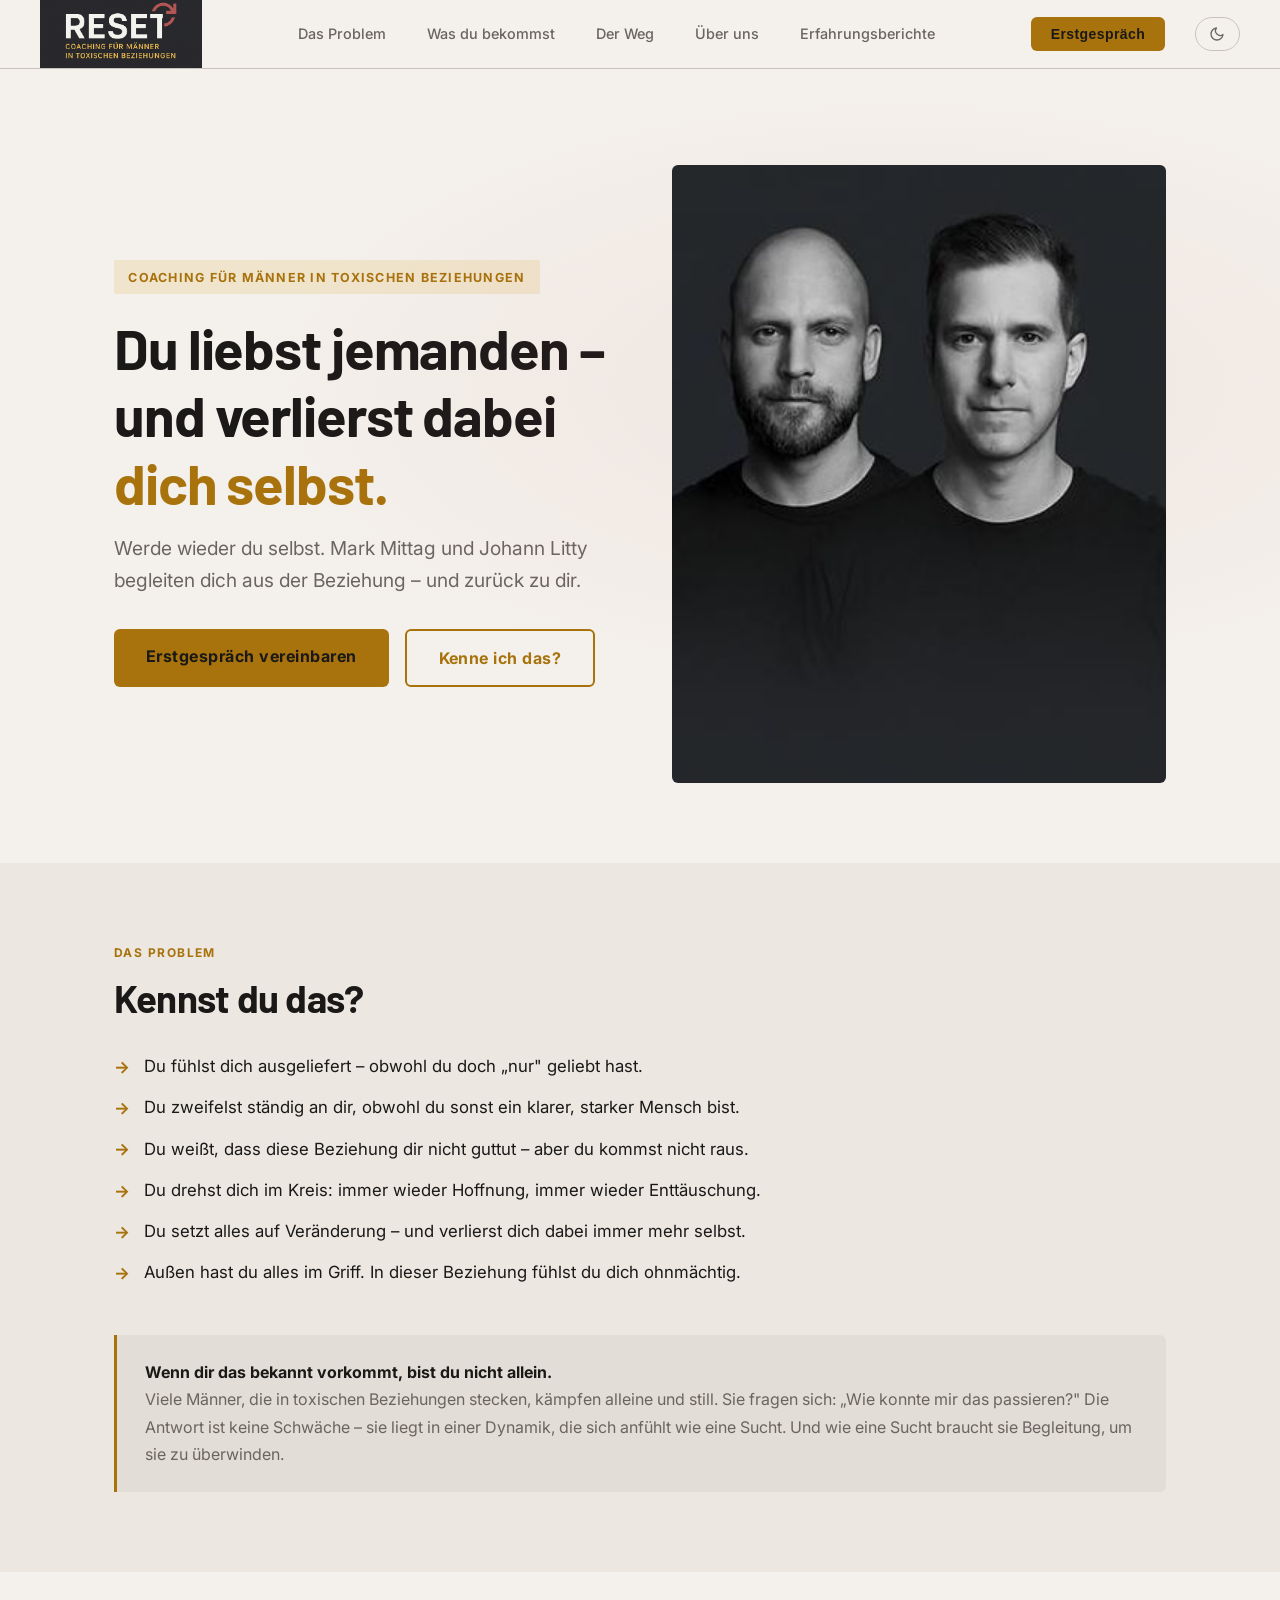
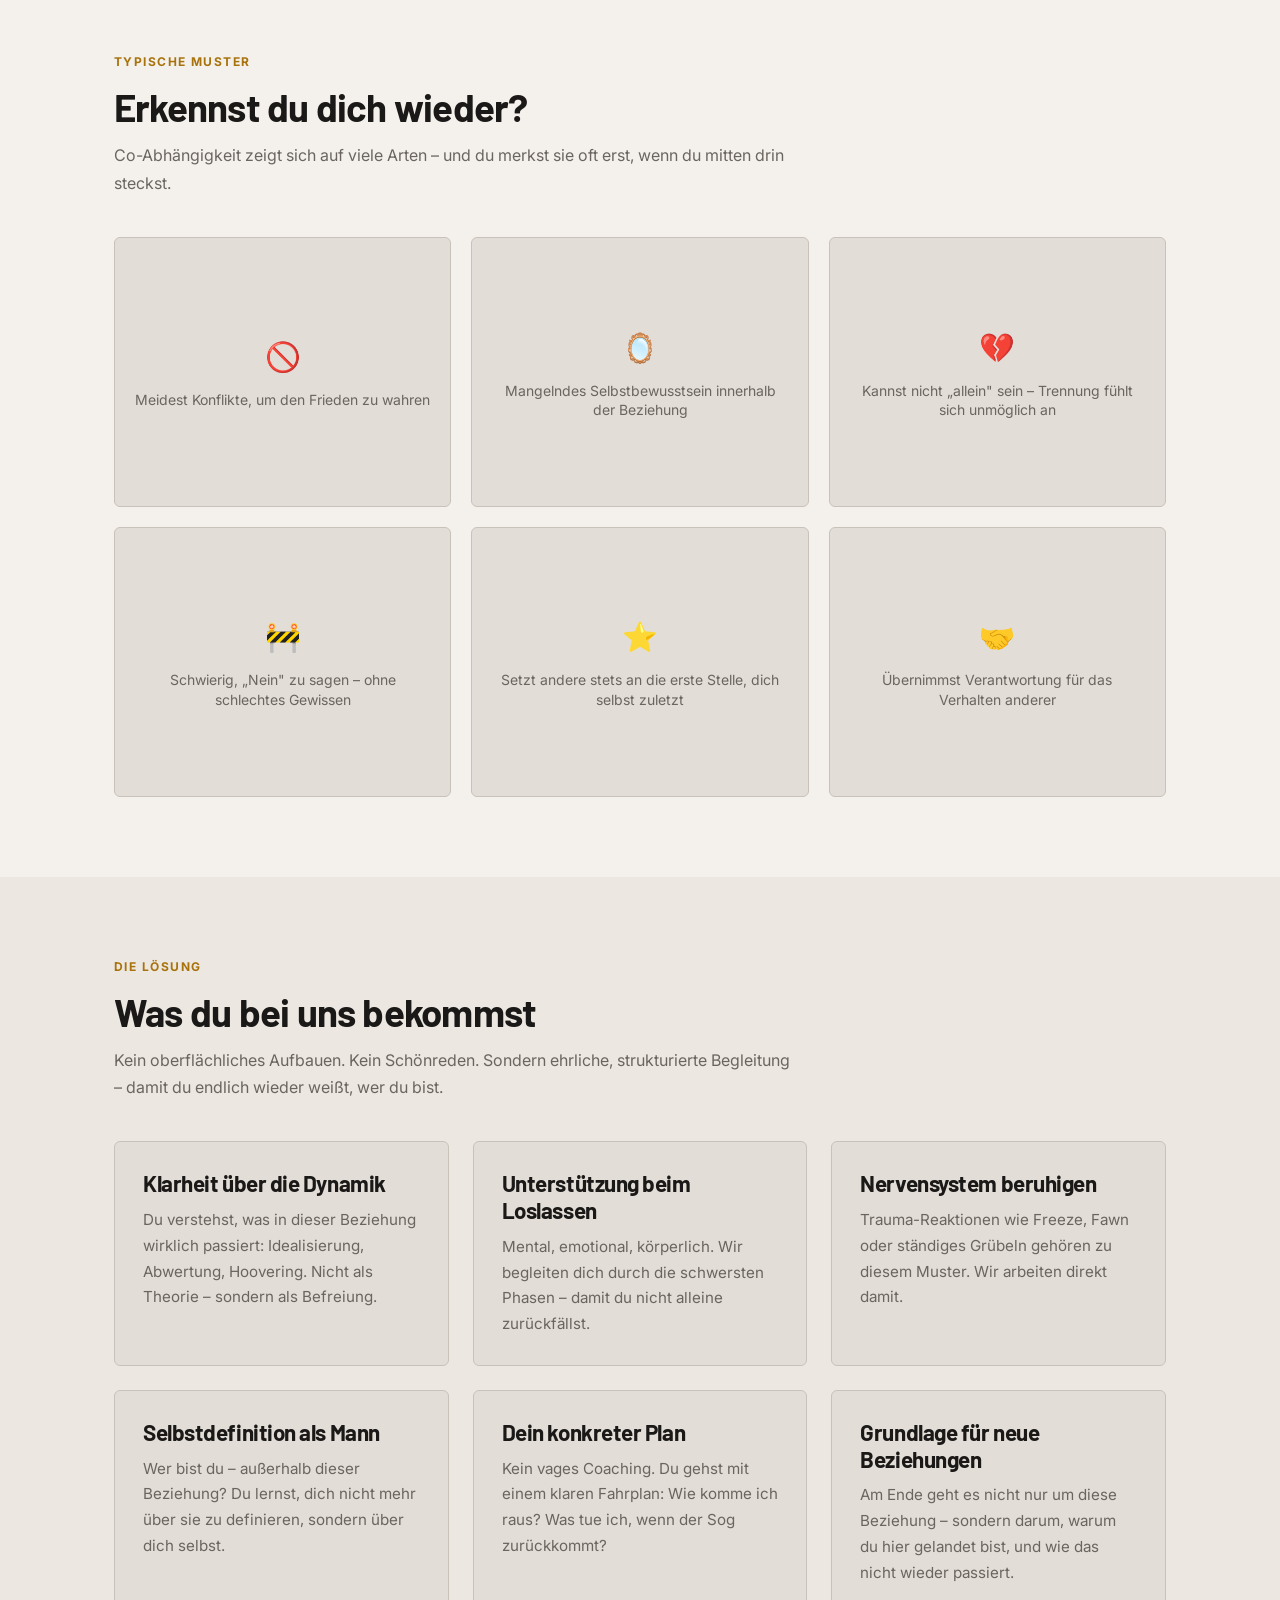
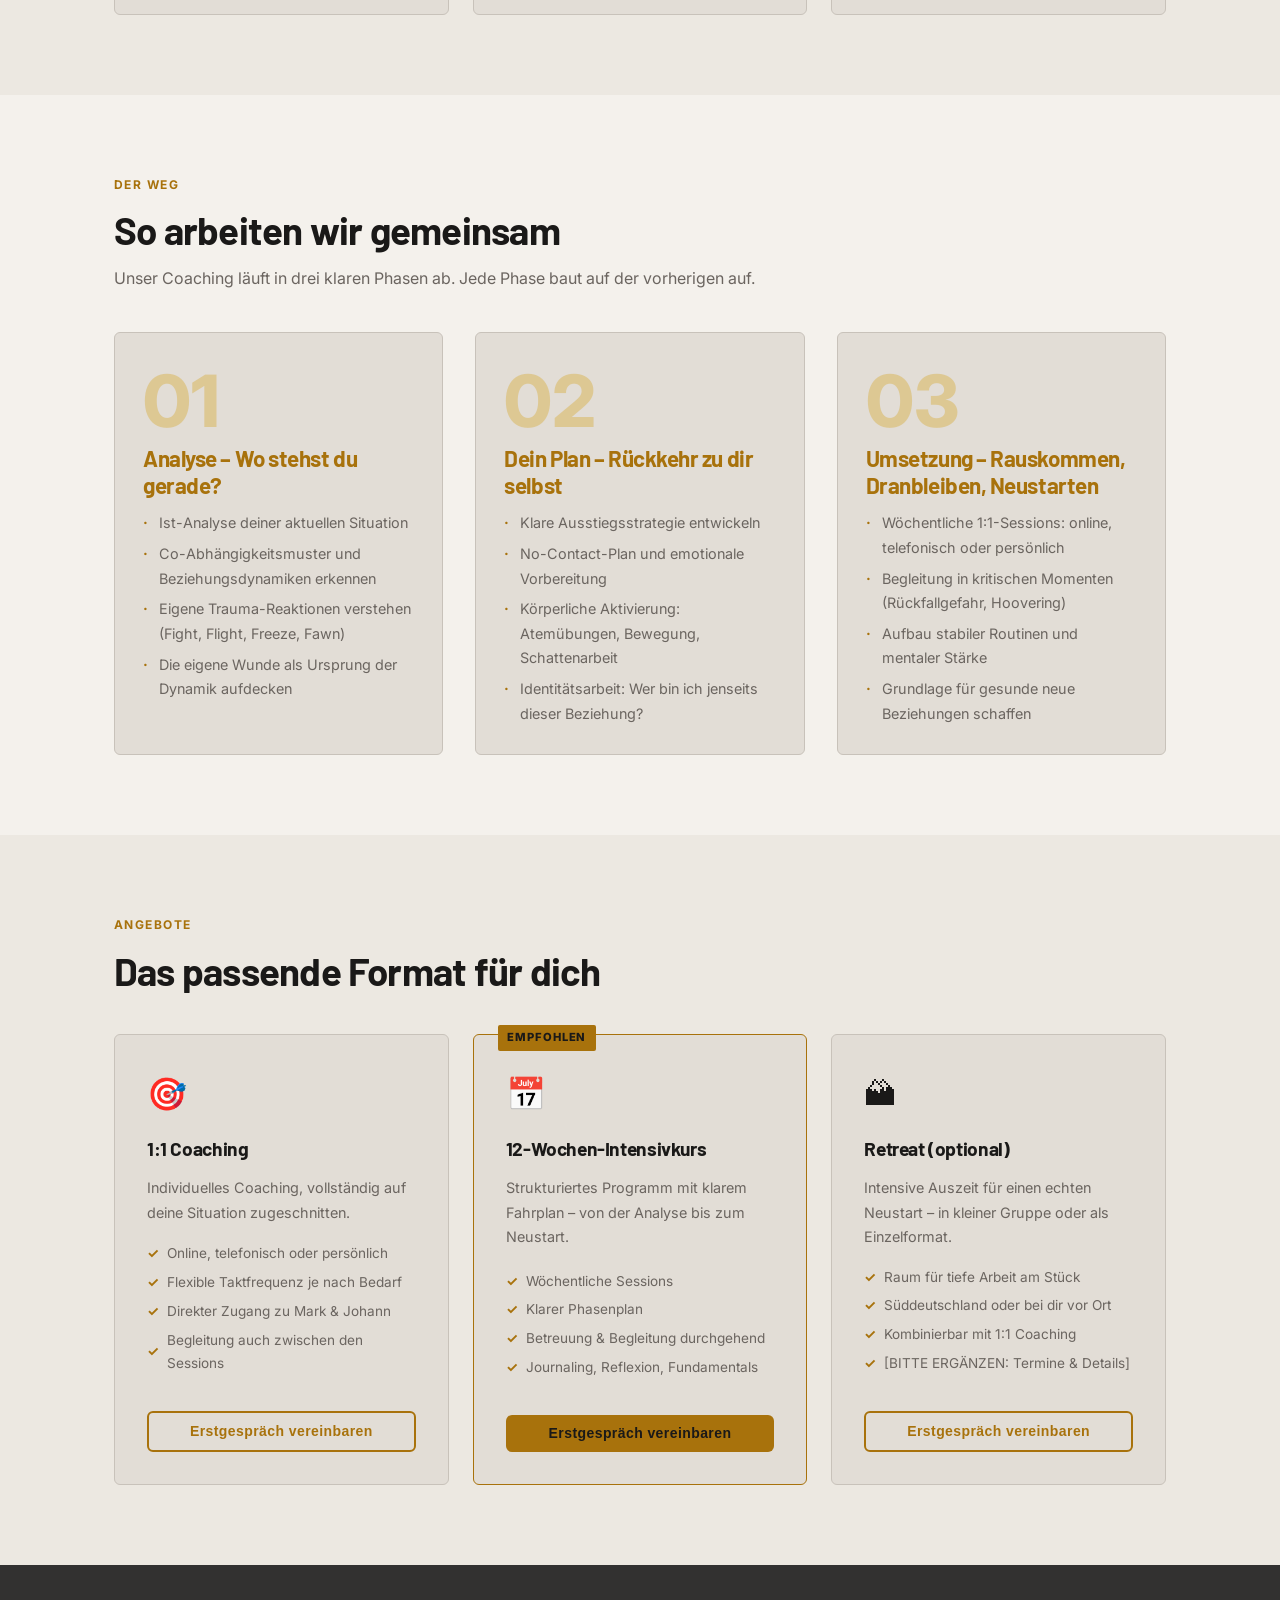
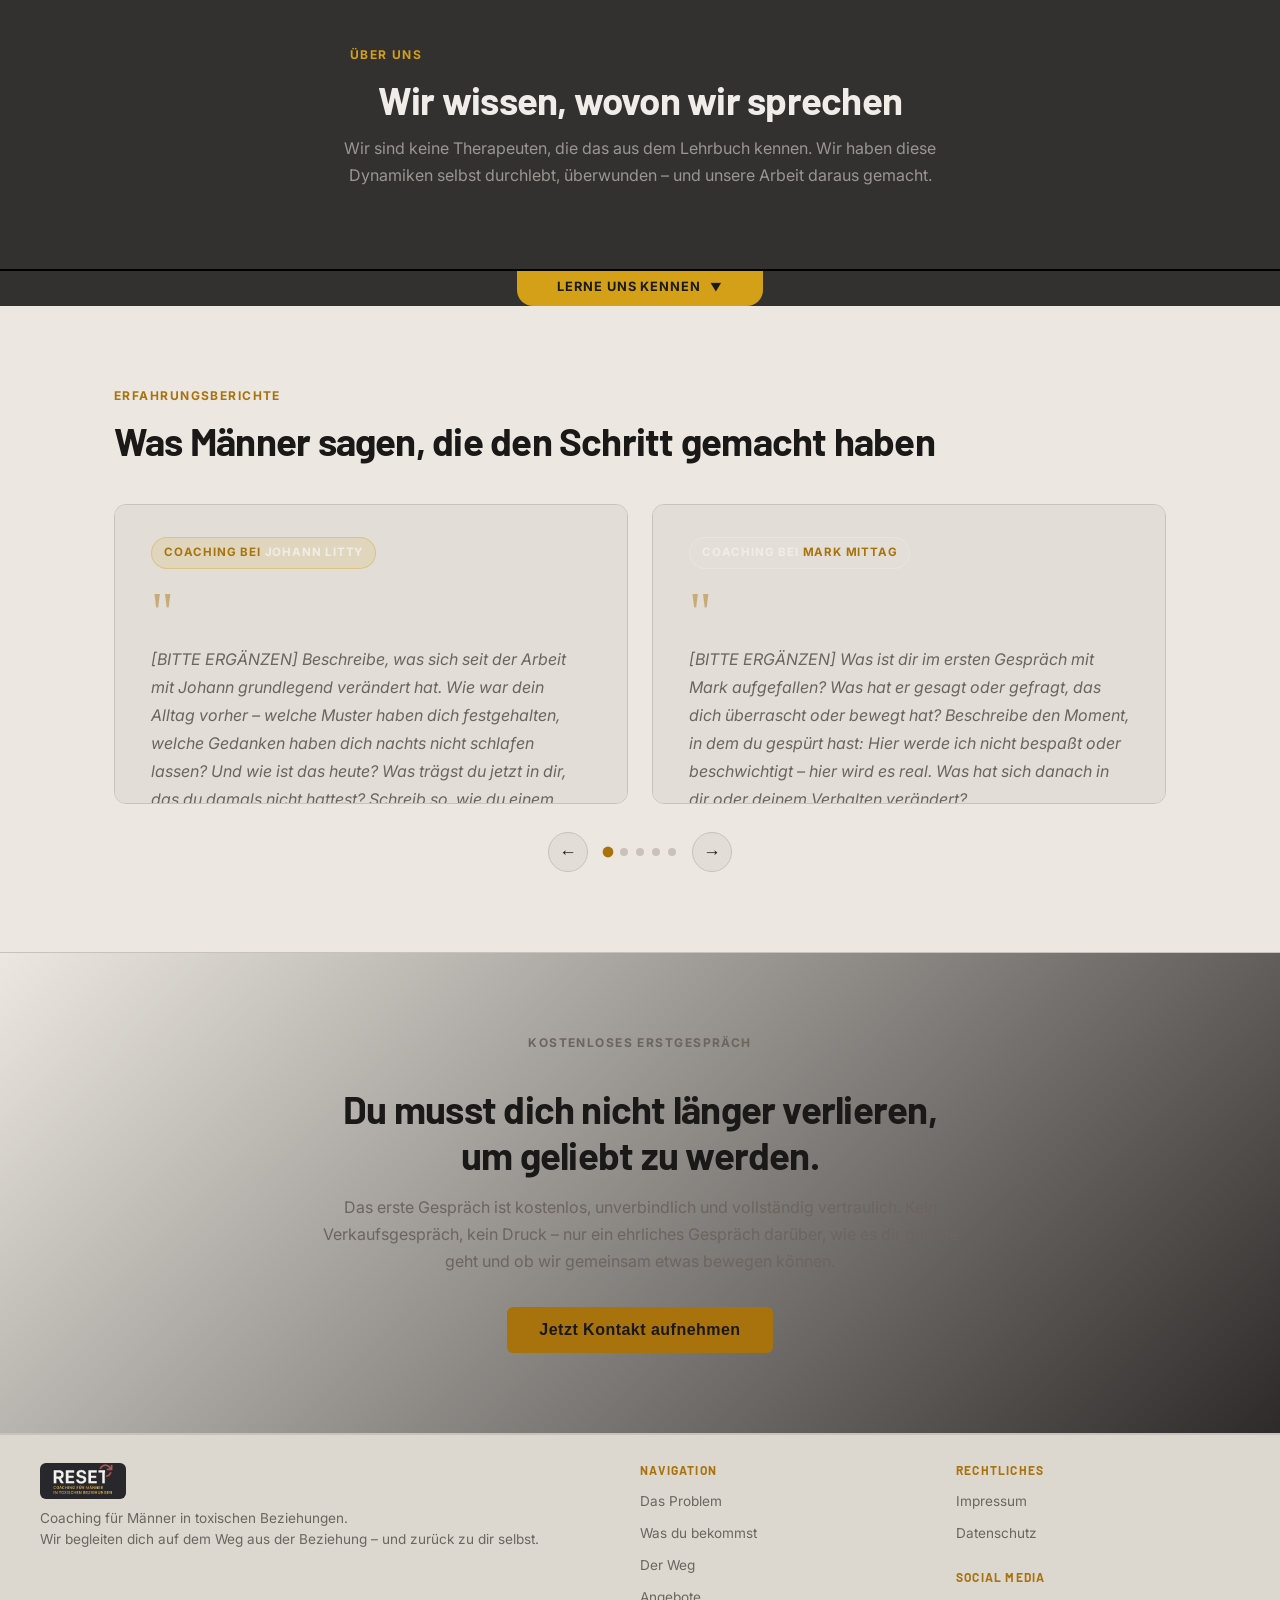
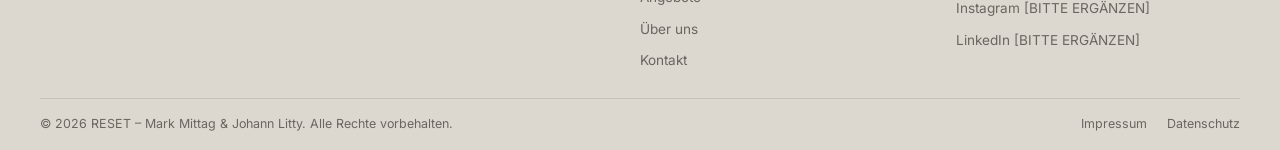
==== commit c0cb2c06: "structure" ====
--- a/index.html
+++ b/index.html
@@ -491,7 +491,7 @@
           <li><a href="#loesung">Was du bekommst</a></li>
           <li><a href="#weg">Der Weg</a></li>
           <li><a href="#angebote">Angebote</a></li>
-          <li><a href="pages/ueber-uns.html">Über uns</a></li>
+          <li><a href="#ueber-uns">Über uns</a></li>
           <li><a href="#kontakt">Kontakt</a></li>
         </ul>
       </div>
@@ -500,7 +500,7 @@
         <h4>Rechtliches</h4>
         <ul role="list">
           <li><a href="pages/impressum.html">Impressum</a></li>
-          <li><a href="pages/datenschutz.html">Datenschutz</a></li>
+          <li><a href="pages/impressum.html#datenschutz">Datenschutz</a></li>
         </ul>
         <h4 style="margin-top:1.5rem;">Social Media</h4>
         <ul role="list">
@@ -514,7 +514,7 @@
       <p>© <span id="copyright-year">2024</span> RESET – Mark Mittag &amp; Johann Litty. Alle Rechte vorbehalten.</p>
       <nav class="footer-legal" aria-label="Rechtliche Links">
         <a href="pages/impressum.html">Impressum</a>
-        <a href="pages/datenschutz.html">Datenschutz</a>
+        <a href="pages/impressum.html#datenschutz">Datenschutz</a>
       </nav>
     </div>
   </div>
@@ -561,15 +561,15 @@
         <label>Ich interessiere mich für</label>
         <div class="form-checkboxes">
           <label class="checkbox-item">
-            <input type="checkbox" id="cf-int-1to1" name="Interesse" value="1:1 Coaching">
+            <input type="radio" id="cf-int-1to1" name="Interesse" value="1:1 Coaching">
             <span>1:1 Coaching</span>
           </label>
           <label class="checkbox-item">
-            <input type="checkbox" id="cf-int-12w" name="Interesse" value="12-Wochen-Intensivkurs">
+            <input type="radio" id="cf-int-12w" name="Interesse" value="12-Wochen-Intensivkurs">
             <span>12-Wochen-Intensivkurs</span>
           </label>
           <label class="checkbox-item">
-            <input type="checkbox" id="cf-int-retreat" name="Interesse" value="Retreat">
+            <input type="radio" id="cf-int-retreat" name="Interesse" value="Retreat">
             <span>Retreat</span>
           </label>
         </div>
@@ -586,7 +586,7 @@
       <div class="form-privacy">
         <input type="checkbox" id="cf-privacy" name="privacy" required>
         <label for="cf-privacy">
-          Ich habe die <a href="pages/datenschutz.html" target="_blank">Datenschutzerklärung</a> gelesen und stimme der Verarbeitung meiner Daten zur Bearbeitung dieser Anfrage zu.*
+          Ich habe die <a href="pages/impressum.html#datenschutz" target="_blank">Datenschutzerklärung</a> gelesen und stimme der Verarbeitung meiner Daten zur Bearbeitung dieser Anfrage zu.*
         </label>
       </div>
 
@@ -596,7 +596,7 @@
 
       <p class="form-note">
         * Pflichtfelder. Deine Daten werden ausschließlich zur Bearbeitung deiner Anfrage genutzt und nicht weitergegeben.
-        Mehr dazu in unserer <a href="pages/datenschutz.html">Datenschutzerklärung</a>.
+        Mehr dazu in unserer <a href="pages/impressum.html#datenschutz">Datenschutzerklärung</a>.
       </p>
     </form>
   </div>
--- a/style.css
+++ b/style.css
@@ -720,7 +720,7 @@
 .site-footer {
   background-color: var(--bg-footer);
   border-top: 1px solid var(--border);
-  padding-block: 3rem 2rem;
+  padding-block: 1.75rem 1rem;
 }
 .site-footer .container {
   max-width: 100%;
@@ -729,13 +729,14 @@
 .footer-grid {
   display: grid;
   grid-template-columns: 2fr 1fr 1fr;
-  gap: 3rem;
-  margin-bottom: 3rem;
-}
-.footer-brand img { height: 40px; margin-bottom: 1rem; }
-.footer-brand p { color: var(--muted); font-size: 0.9rem; }
+  gap: 2rem;
+  margin-bottom: 1.5rem;
+  align-items: start;
+}
+.footer-brand img { height: 36px; margin-bottom: 0.6rem; }
+.footer-brand p { color: var(--muted); font-size: 0.85rem; line-height: 1.5; }
 .footer-disclaimer {
-  margin-top: 1rem;
+  margin-top: 0.75rem;
   font-size: 0.78rem;
   color: var(--muted);
   border-left: 2px solid var(--border);
@@ -743,28 +744,34 @@
   max-width: none;
 }
 .footer-col h4 {
-  font-size: 0.8rem;
+  font-size: 0.75rem;
   font-weight: 700;
   letter-spacing: 0.1em;
   text-transform: uppercase;
   color: var(--gold);
-  margin-bottom: 1rem;
-}
-.footer-col ul { list-style: none; display: flex; flex-direction: column; gap: 0.5rem; }
-.footer-col a { color: var(--muted); font-size: 0.9rem; }
+  margin-bottom: 0.6rem;
+}
+.footer-col ul { list-style: none; display: flex; flex-direction: column; gap: 0.3rem; }
+/* Navigations-Links 2-spaltig für kompaktere Höhe */
+.footer-col:first-of-type ul {
+  display: grid;
+  grid-template-columns: 1fr 1fr;
+  gap: 0.3rem 1.25rem;
+}
+.footer-col a { color: var(--muted); font-size: 0.85rem; }
 .footer-col a:hover { color: var(--text); opacity: 1; }
 .footer-bottom {
   border-top: 1px solid var(--border);
-  padding-top: 1.5rem;
+  padding-top: 0.9rem;
   display: flex;
   justify-content: space-between;
   align-items: center;
   flex-wrap: wrap;
   gap: 0.5rem;
 }
-.footer-bottom p { font-size: 0.8rem; color: var(--muted); max-width: none; }
-.footer-legal { display: flex; gap: 1.5rem; }
-.footer-legal a { font-size: 0.8rem; color: var(--muted); }
+.footer-bottom p { font-size: 0.78rem; color: var(--muted); max-width: none; }
+.footer-legal { display: flex; gap: 1.25rem; }
+.footer-legal a { font-size: 0.78rem; color: var(--muted); }
 
 /* ---- Modal ---- */
 .modal-overlay {
@@ -902,7 +909,7 @@
   color: var(--text);
 }
 .checkbox-item:hover { border-color: var(--gold); background: var(--bg-card); }
-.checkbox-item input[type="checkbox"] {
+.checkbox-item input[type="radio"] {
   width: 16px;
   height: 16px;
   flex-shrink: 0;
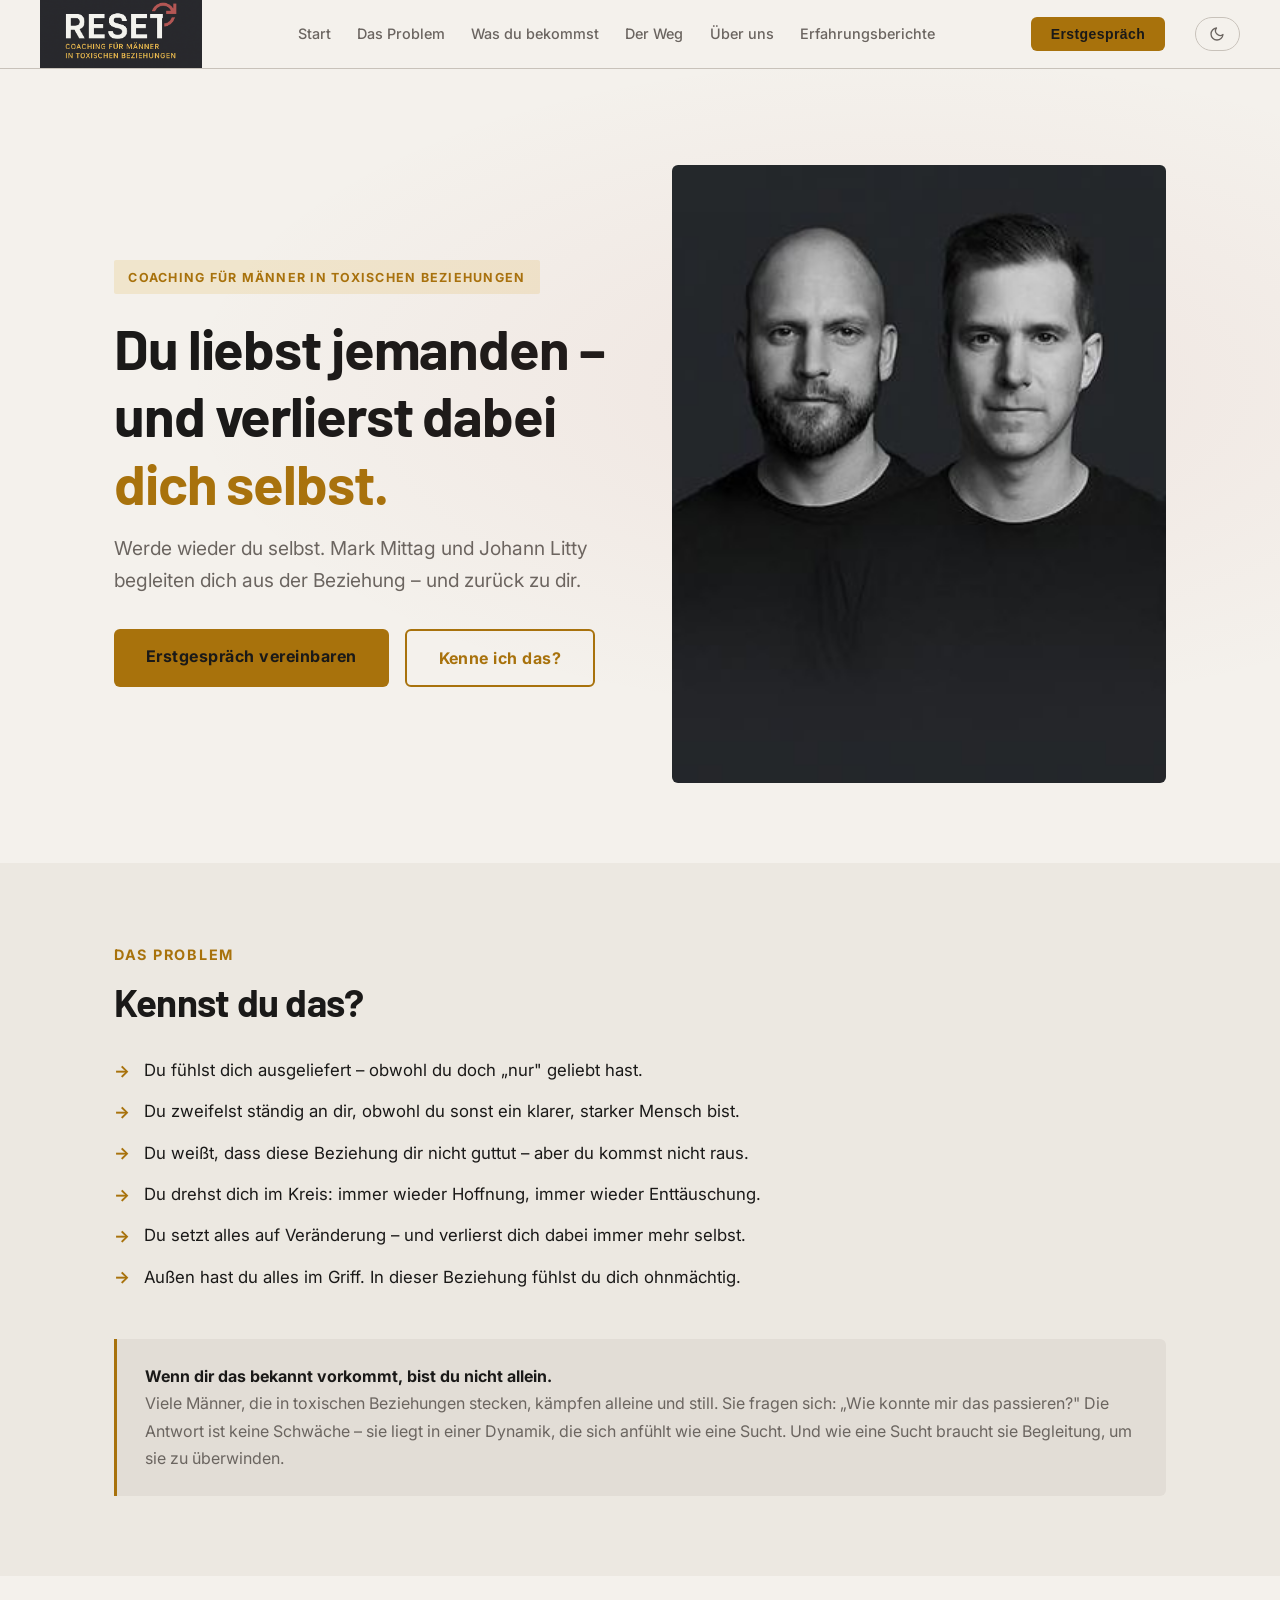
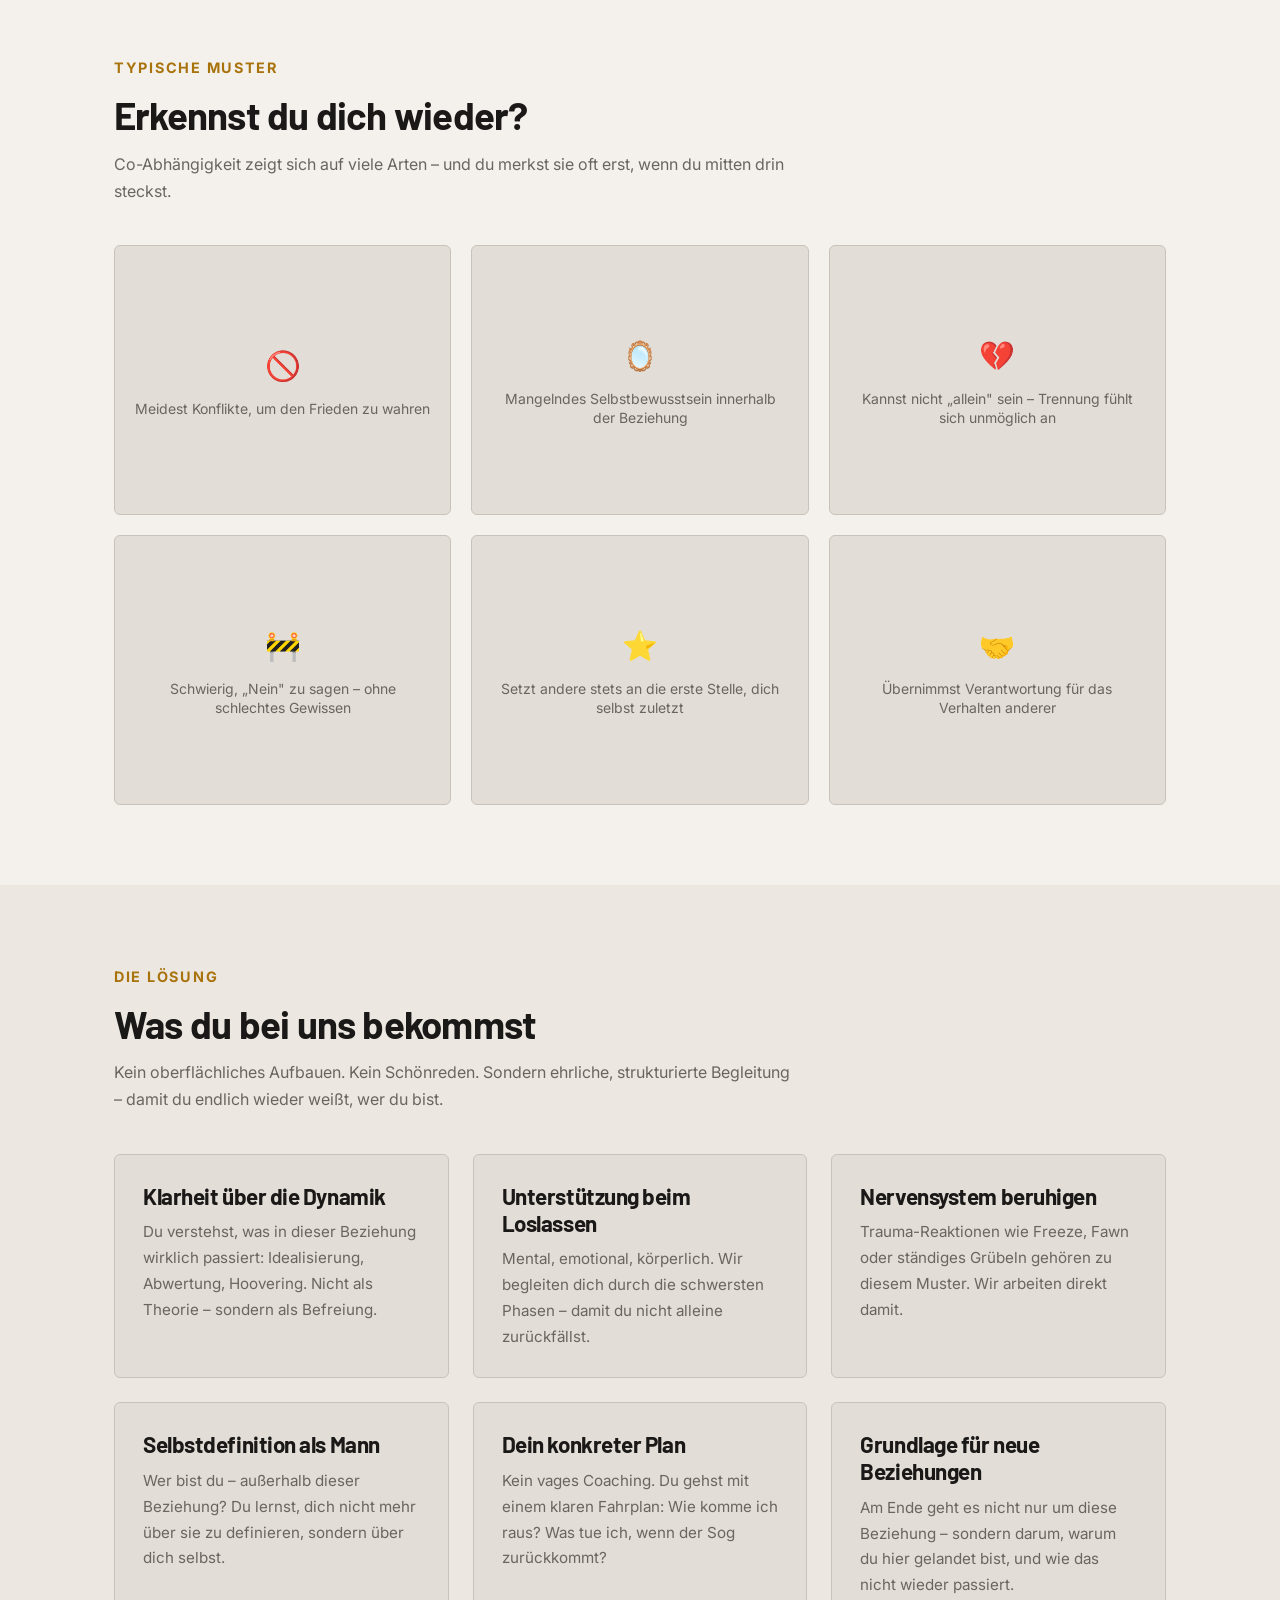
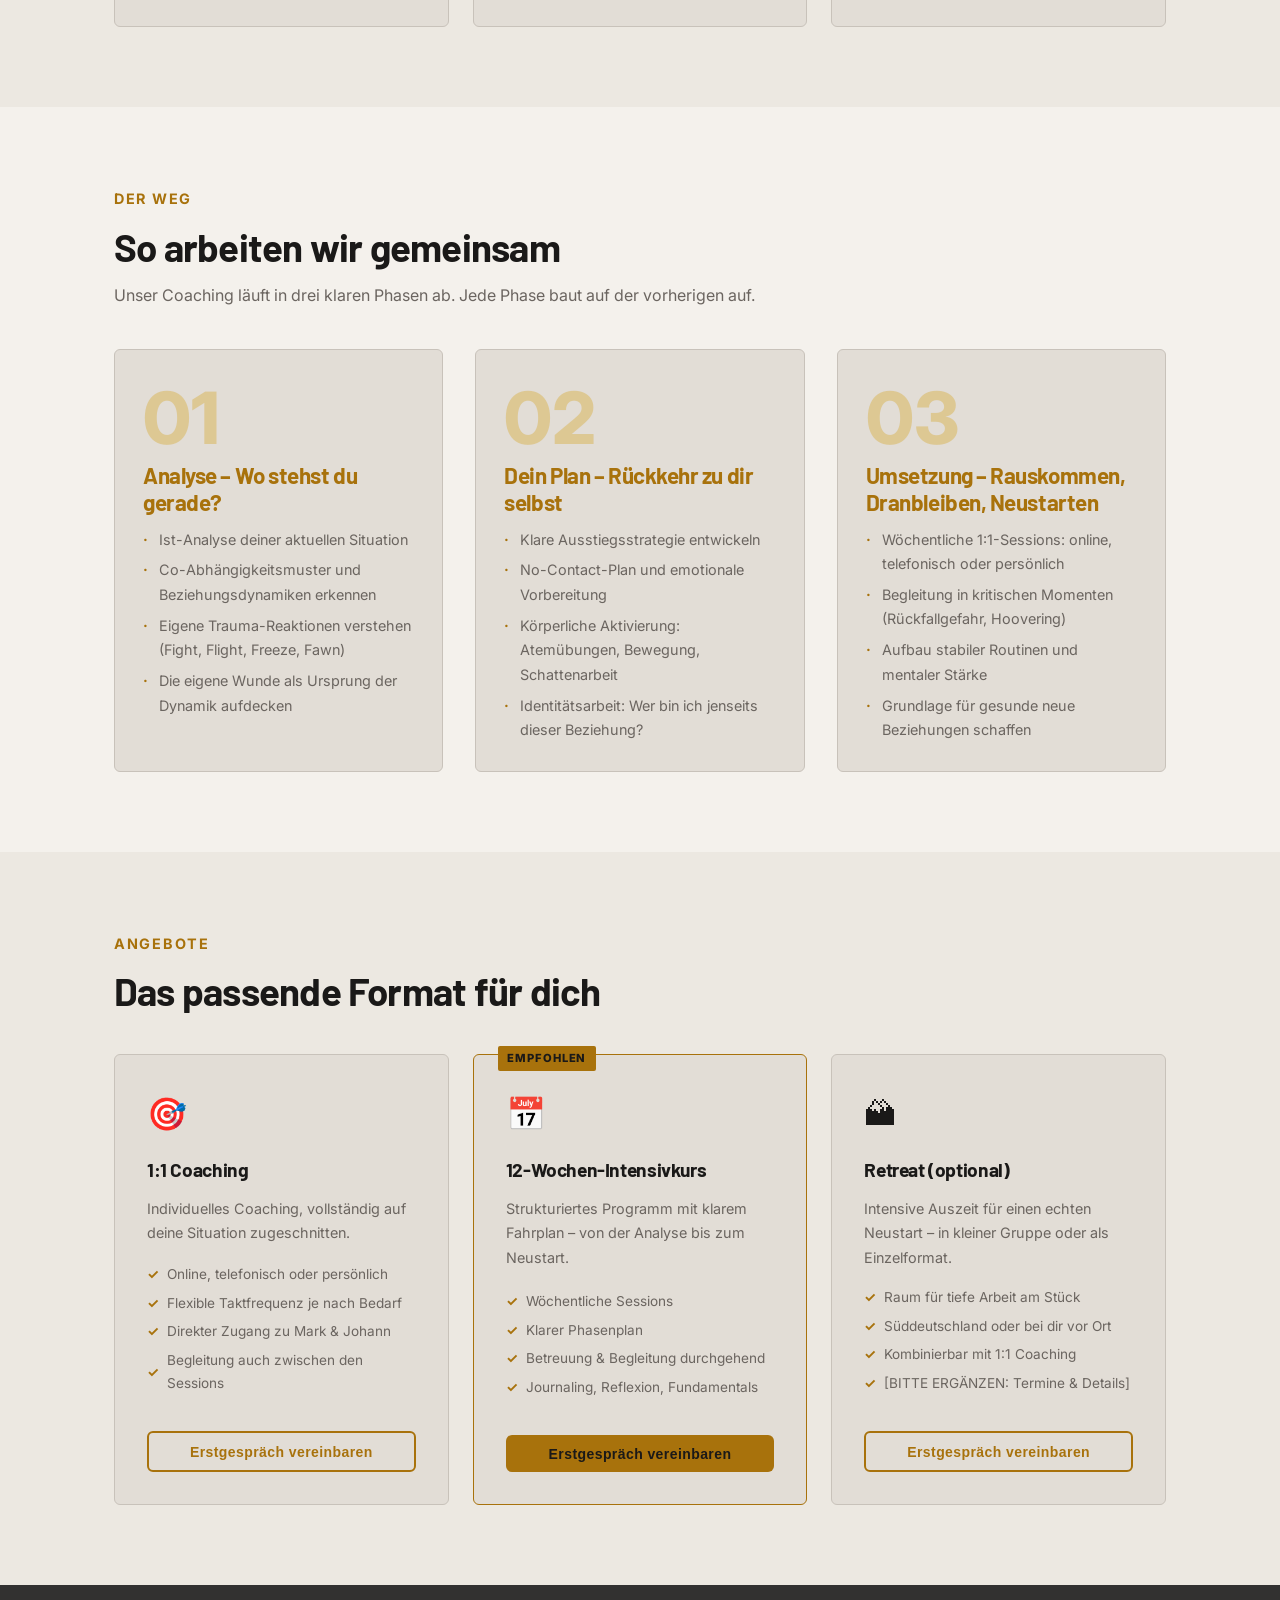
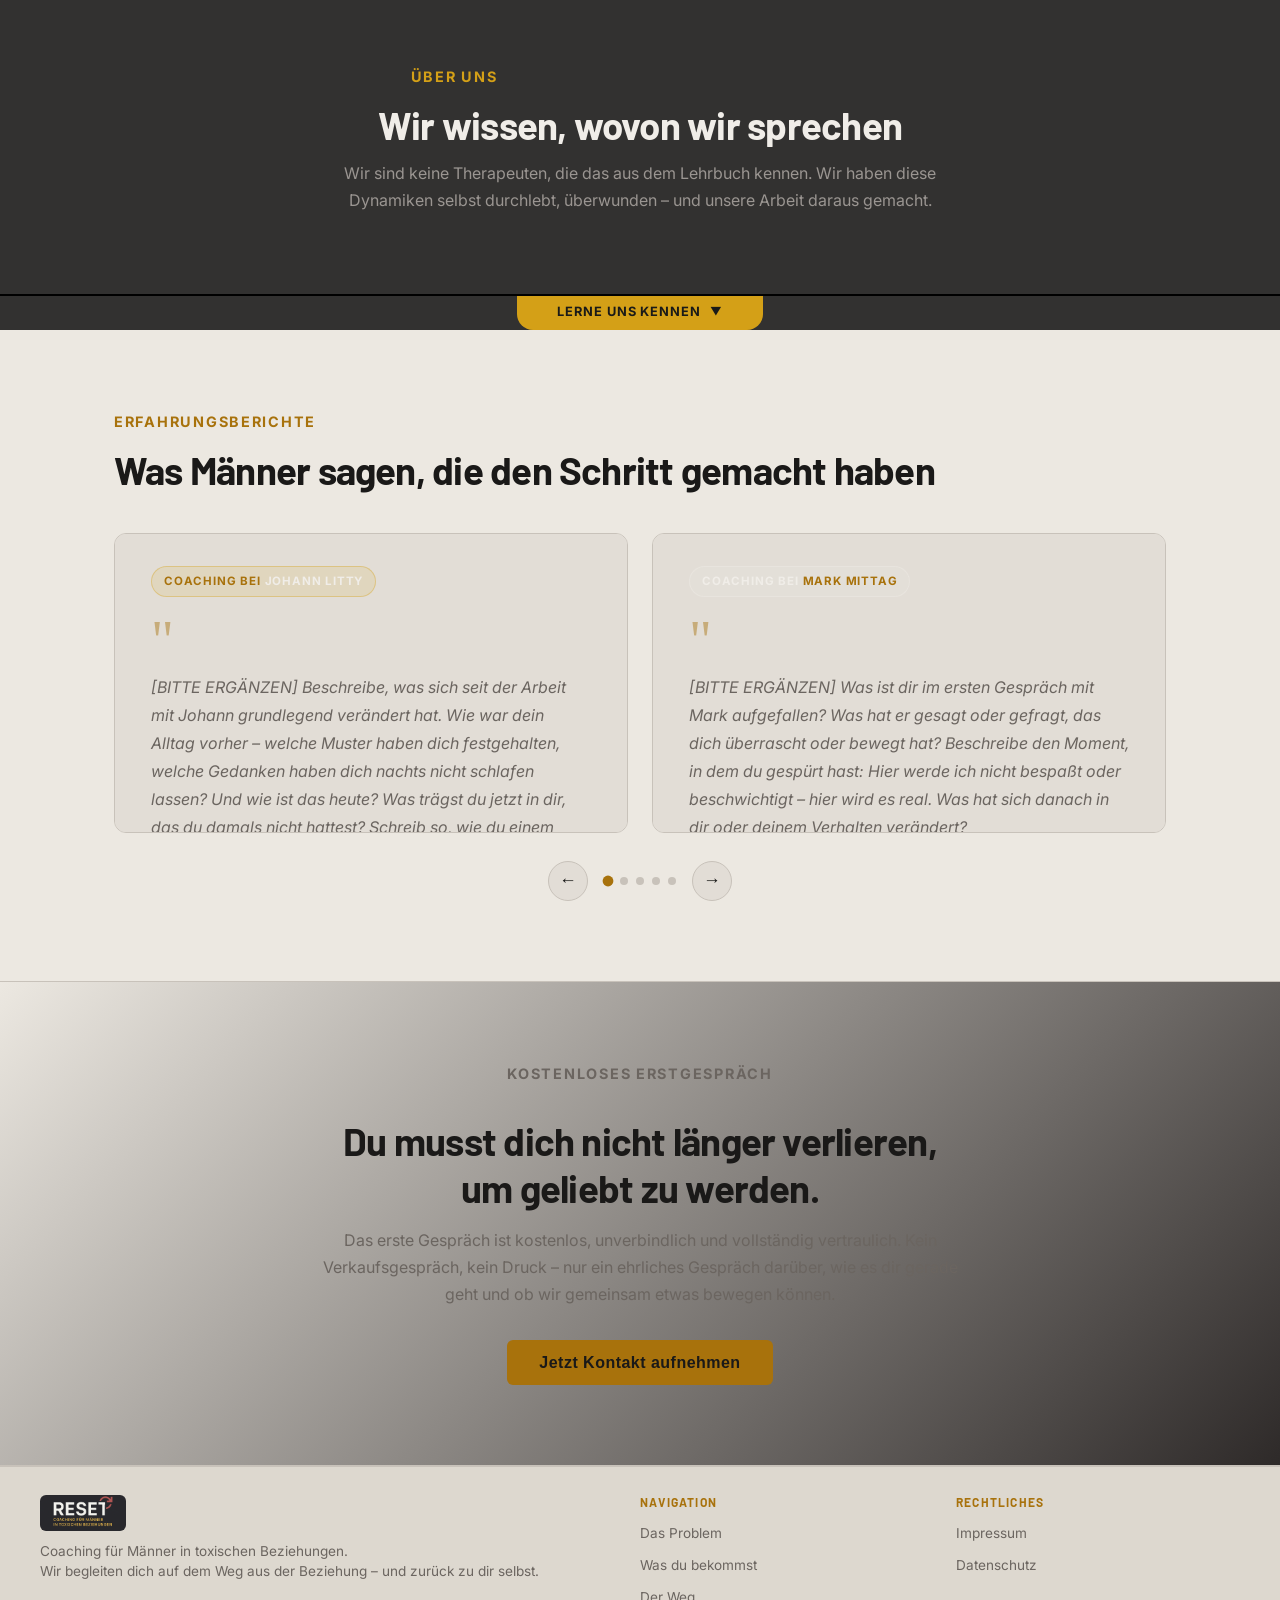
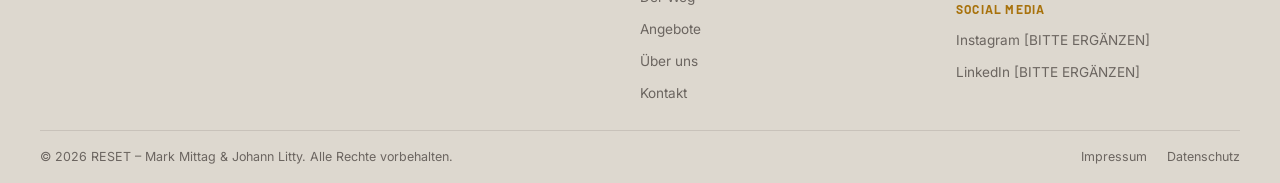
==== commit abf0d3b9: "structure" ====
--- a/index.html
+++ b/index.html
@@ -25,6 +25,7 @@
       </a>
 
       <ul class="nav-links" role="list">
+        <li><a href="#">Start</a></li>
         <li><a href="#problem">Das Problem</a></li>
         <li><a href="#loesung">Was du bekommst</a></li>
         <li><a href="#weg">Der Weg</a></li>
@@ -41,7 +42,8 @@
       </div>
     </nav>
 
-    <nav class="nav-mobile" id="nav-mobile" aria-label="Mobiles Menü">
+    <nav class="nav-mobile" id="nav-mobile" aria-label="Mobiles Menü" style="background-image: linear-gradient(to bottom, rgba(30,29,28,0.78) 0%, rgba(30,29,28,0.78) 100%), url('images/johanme.jpg'), url('images/markplaceholder.jpeg'); background-size: cover, 55% auto, 55% auto; background-position: center, 15% top, 85% top; background-repeat: no-repeat;">
+      <a href="#">Start</a>
       <a href="#problem">Das Problem</a>
       <a href="#loesung">Was du bekommst</a>
       <a href="#weg">Der Weg</a>
--- a/style.css
+++ b/style.css
@@ -73,7 +73,7 @@
 p  { max-width: 68ch; }
 
 .section-label {
-  font-size: 0.75rem;
+  font-size: 0.9rem;
   font-weight: 700;
   letter-spacing: 0.12em;
   text-transform: uppercase;
@@ -246,6 +246,7 @@
 }
 [data-theme="light"] .nav-mobile {
   background-color: rgba(236, 232, 225, 0.75);
+  background-blend-mode: luminosity, normal, normal;
 }
 .nav-mobile.open { display: flex; }
 .nav-mobile a {
@@ -622,8 +623,8 @@
   line-height: 1;
 }
 .ueber-uns-lasche:hover {
-  background: #e6b728;
-  padding-bottom: 1rem;
+  transform: translateY(4px);
+  box-shadow: 0 -4px 0 0 var(--gold);
 }
 .lasche-arrow {
   display: inline-block;
@@ -1022,6 +1023,18 @@
 @media (max-width: 900px) {
   .hero-inner        { grid-template-columns: 1fr; }
   .hero-image-wrap   { display: none; }
+  .hero {
+    background-image:
+      linear-gradient(to bottom, rgba(28,27,26,0.82) 0%, rgba(28,27,26,0.55) 100%),
+      url('images/johanmarkplaceholder.jpeg');
+    background-size: cover;
+    background-position: center top;
+  }
+  [data-theme="light"] .hero {
+    background-image:
+      linear-gradient(to bottom, rgba(244,241,236,0.85) 0%, rgba(244,241,236,0.6) 100%),
+      url('images/johanmarkplaceholder.jpeg');
+  }
   .coaches-grid      { grid-template-columns: 1fr; }
   .footer-grid       { grid-template-columns: 1fr 1fr; }
   .codep-grid        { grid-template-columns: repeat(2, 1fr); }
@@ -1081,11 +1094,11 @@
   max-height: 300px;
   overflow-y: auto;
   scrollbar-width: thin;
-  scrollbar-color: var(--border) transparent;
+  scrollbar-color: rgba(212, 160, 23, 0.45) transparent;
 }
 .tc-card::-webkit-scrollbar { width: 5px; }
 .tc-card::-webkit-scrollbar-track { background: transparent; }
-.tc-card::-webkit-scrollbar-thumb { background: var(--border); border-radius: 99px; }
+.tc-card::-webkit-scrollbar-thumb { background: rgba(212, 160, 23, 0.45); border-radius: 99px; }
 
 .tc-source {
   display: inline-block;
